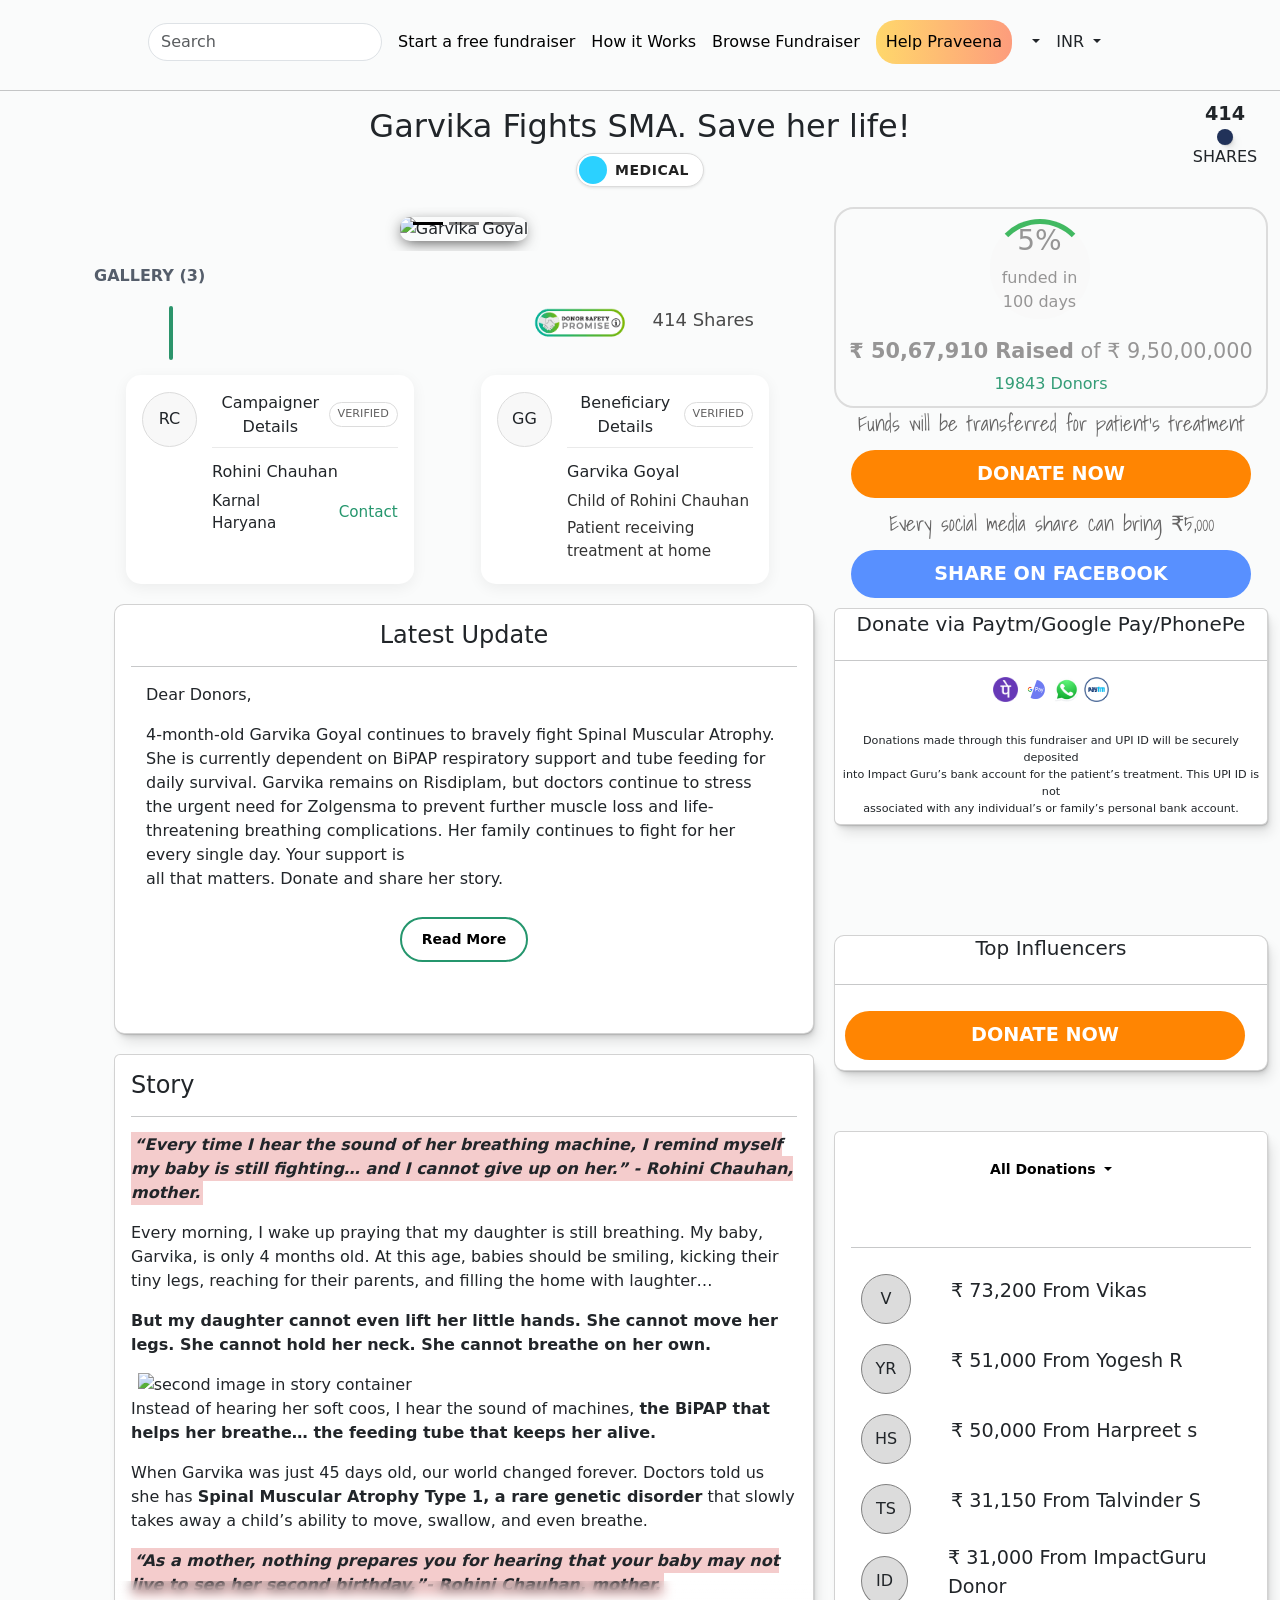
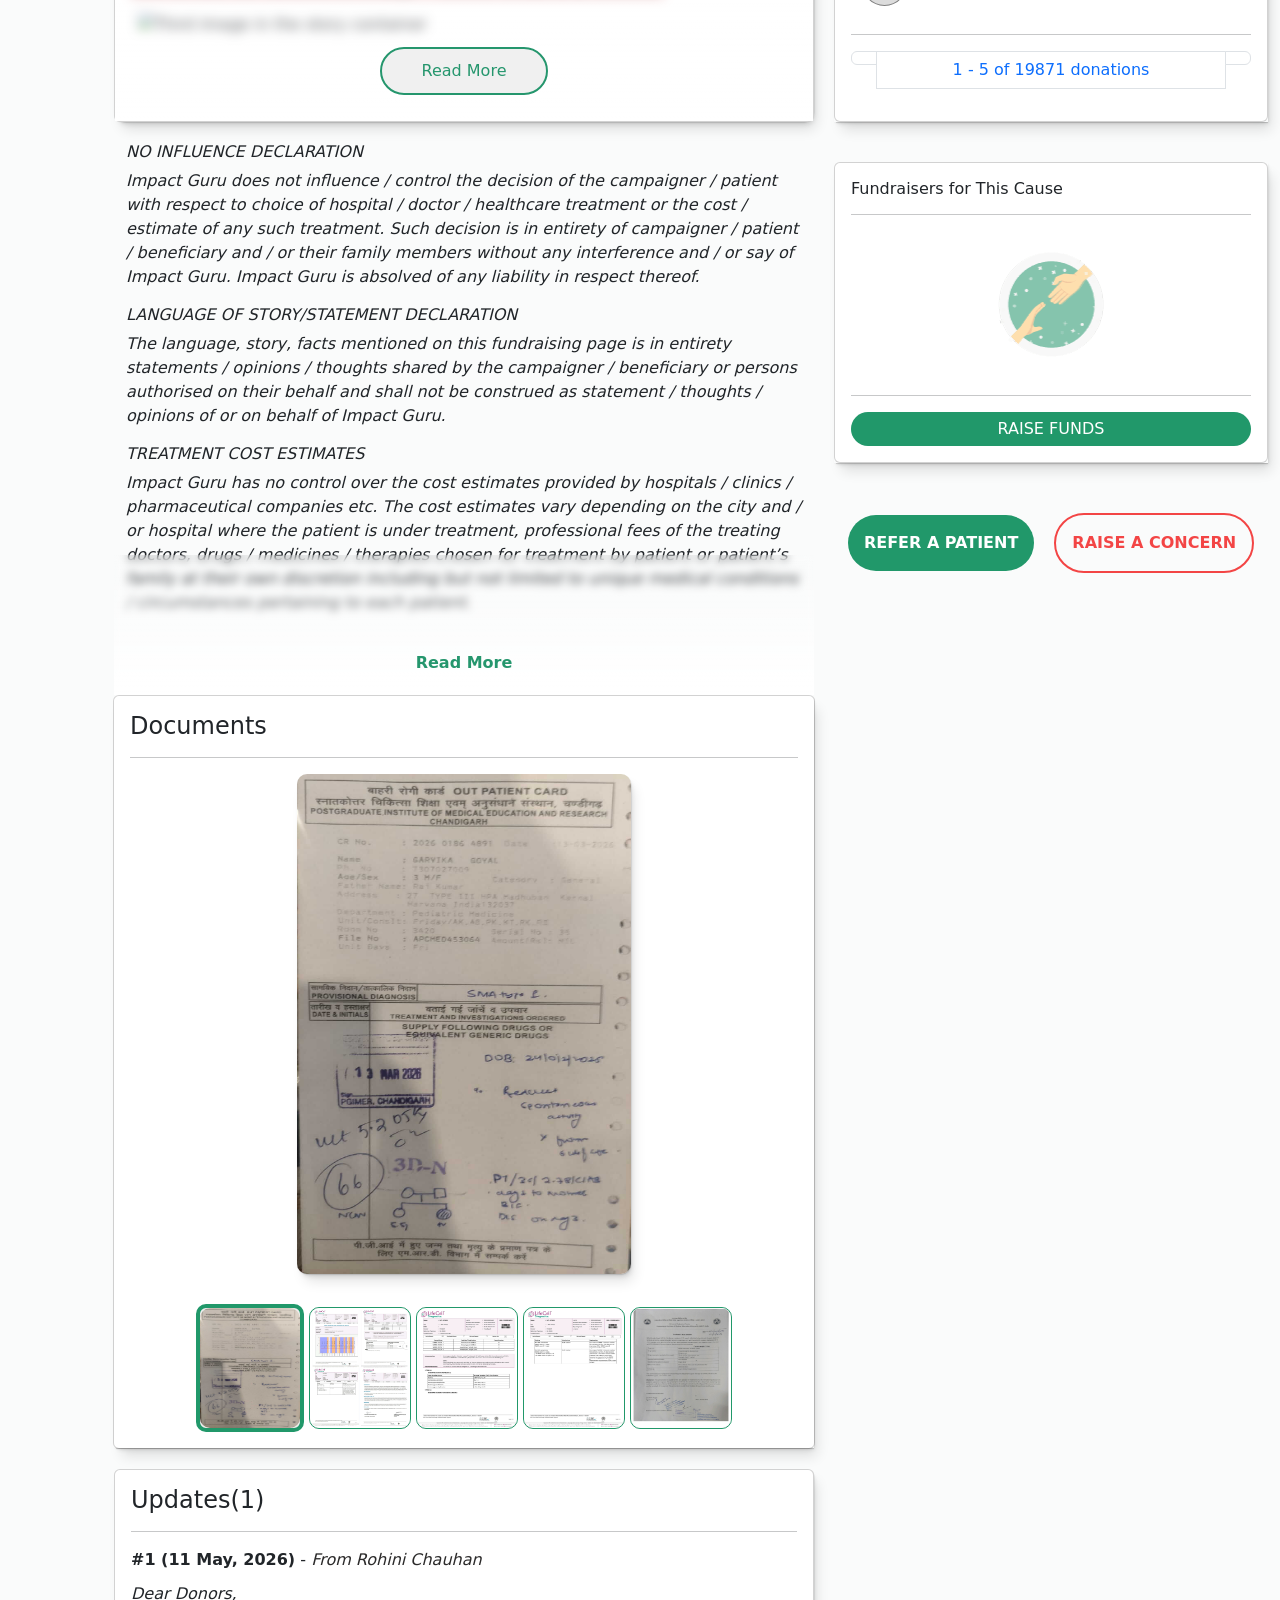
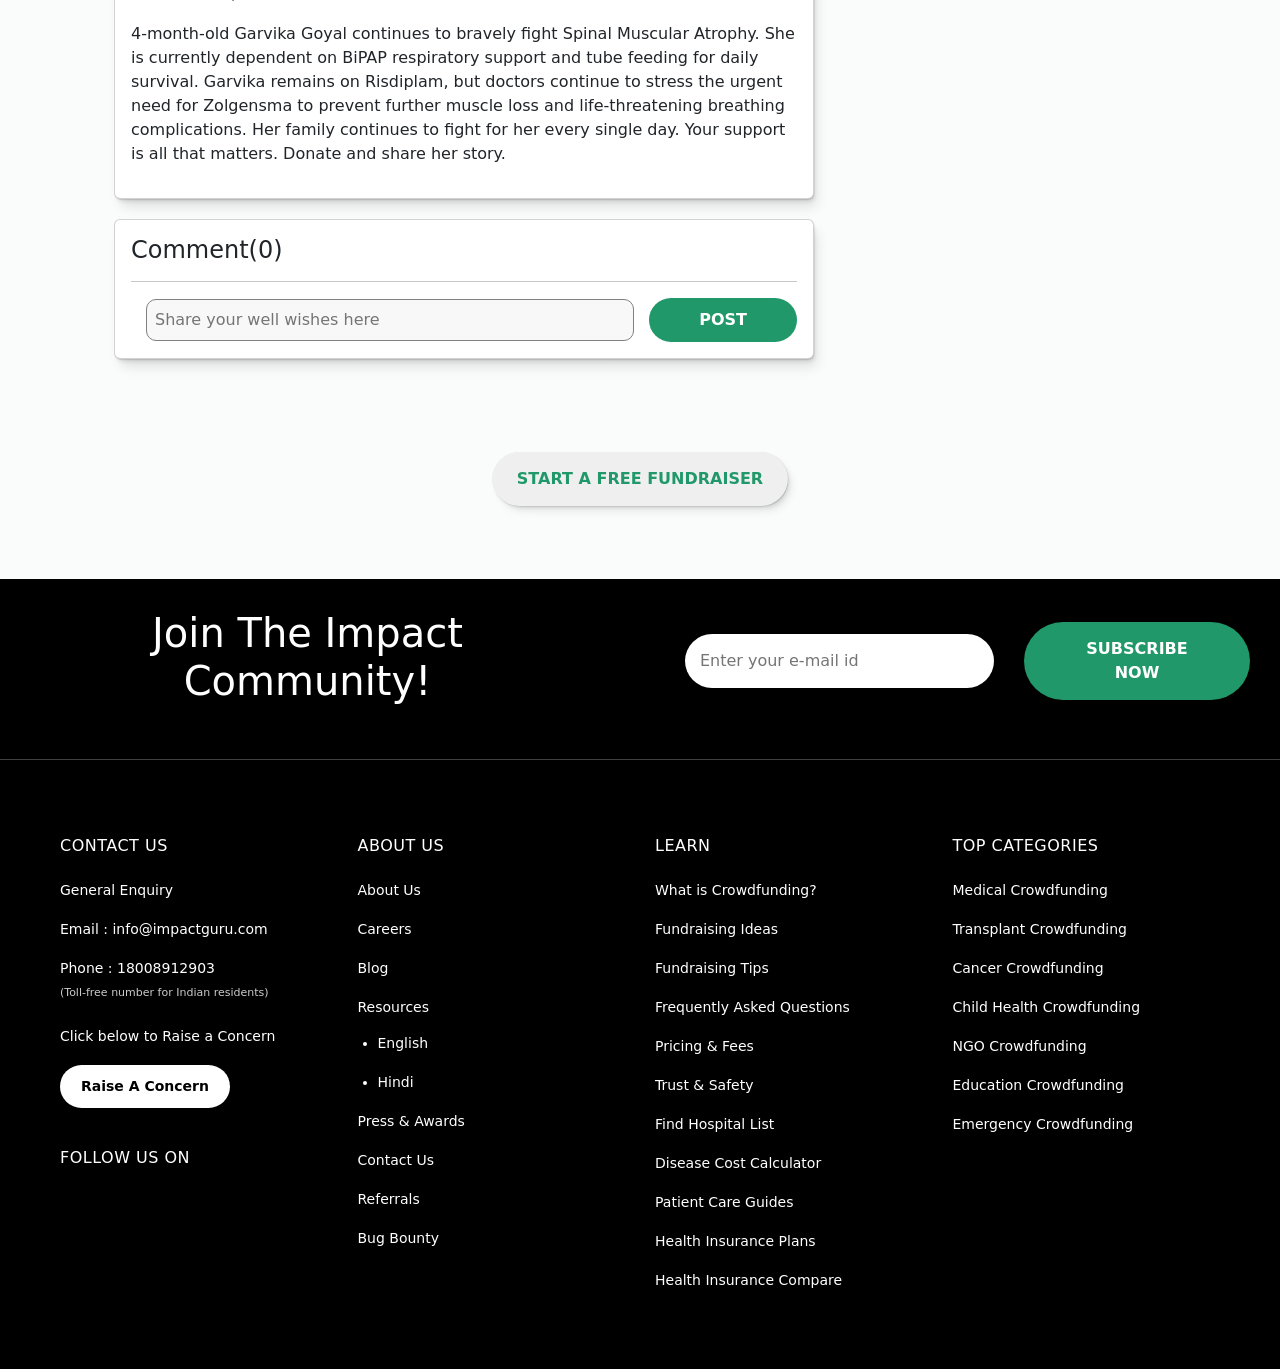
==== pages/index.html @ 597cc0a6 "Completed the payment modal for the give once section" ====
<!DOCTYPE html>
<html lang="en">

<head>
    <meta charset="UTF-8">
    <meta name="viewport" content="width=device-width, initial-scale=1.0">
    <link rel="preconnect" href="https://fonts.googleapis.com">
    <link rel="preconnect" href="https://fonts.gstatic.com" crossorigin>
    <link href="https://fonts.googleapis.com/css2?family=Shadows+Into+Light&display=swap" rel="stylesheet">
    <link href="https://cdn.jsdelivr.net/npm/bootstrap@5.3.8/dist/css/bootstrap.min.css" rel="stylesheet"
        integrity="sha384-sRIl4kxILFvY47J16cr9ZwB07vP4J8+LH7qKQnuqkuIAvNWLzeN8tE5YBujZqJLB" crossorigin="anonymous">
    <link rel="stylesheet" href="../styling/page_styling/style.css">
    <title>ImpactGuru Fundraiser</title>
</head>

<body>
    <nav id="nav"></nav>
    <nav class="mini_nav" id="miniNav">
        <div class="container">
            <div class="section_buttons">
                <button class="nav_story_btn secBtn">Story</button>
                <button class="nav_updates_btn secBtn">Updates(1)</button>
                <button class="nav_comments_btn secBtn">Comments(0)</button>
            </div>
            <div class="share_buttons">
                <button class="shareWhatsapp">Share on <i class="fa-brands fa-whatsapp"></i></button>
                <button class="shareFacebook">Share on <i class="fa-brands fa-facebook"></i></button>
                <button class="share"><i class="fa-solid fa-share-nodes"></i></button>
            </div>
        </div>
    </nav>


    <div class="share_linger_btn_container disappear">
        <span class="share_count">414</span>
        <button class="share_btn"><i class="fa-solid fa-share-nodes"></i></button>
        <span class="share_word">SHARES</span>
        <div class="social-dropdown" id="socialDropdown">
            <button class="share-icon-btn" style="background: #e3000f;"><i class="fa-solid fa-envelope"></i></button>
            <button class="share-icon-btn" style="background: #0077b5;"><i
                    class="fa-brands fa-linkedin-in"></i></button>
            <button class="share-icon-btn" style="background: #55acee;"><i class="fa-brands fa-twitter"></i></button>
            <button class="share-icon-btn" style="background: #5c7ff4;"><i class="fa-brands fa-facebook-f"></i></button>
            <button class="share-icon-btn" style="background: #25d366;"><i class="fa-brands fa-whatsapp"></i></button>
        </div>
    </div>

    <!-- <div class="welcome-card">
        <div class="card">
            <div class="card-body">
                <button class="close-card"><i class="fa-solid fa-xmark"></i></button>
                <img src="https://cdn.impactguru.com/assets/uploads/campaigns_gallery/help-garvika-goyal177850393919303.jpg" alt="">
                <div class="popup_msg_container">
                    <span class="popup_msg">Your donations will make a world of difference to</span>
                    <span class="popup_name">Garvika Goyal</span>
                    <button class="btn popup_donate_btn popup_btn">Donate ₹9999</button>
                    <span class="or-span">OR</span>
                    <button class="btn popup_amount_btn popup_btn">Choose a different amount</button>
                </div>
            </div>
        </div>
    </div> -->



    <div class="hero container text-center">
        <h2>Garvika Fights SMA. Save her life!</h2>
        <div class="badge">
            <div class="icon-wrapper">
                <i class="fa-solid fa-briefcase-medical"></i>
            </div>
            <span class="label">MEDICAL</span>
        </div>


        <div class="container division">

            <!-- left -->
            <div class="left">
                <div id="carousel-content"></div>

                <div class="row side-by-side-cards g-1">
                    <div class="col-sm-6 mb-3 mb-sm-0">
                        <div class="card campaigner-details-card cardi">
                            <div class="card-body">
                                <div class="header">
                                    <div class="defLogo">RC</div>
                                    <div class="header-head">
                                        <div class="d-flex justify-content-between align-items-center w-100">
                                            <span>Campaigner Details</span>
                                            <span class="verified">VERIFIED <i
                                                    class="fa-solid fa-circle-check"></i></span>
                                        </div>
                                        <hr>
                                    </div>
                                </div>
                                <div class="details-main">
                                    <div class="name">Rohini Chauhan</div>
                                    <div class="location-contact">
                                        <span><i class="fa-solid fa-location-dot"></i> Karnal Haryana</span>
                                        <a href="#" class="contact-link"><i class="fa-solid fa-envelope"></i>
                                            Contact</a>
                                    </div>
                                </div>
                            </div>
                        </div>
                    </div>

                    <div class="col-sm-6">
                        <div class="card beneficiary-details-card cardi">
                            <div class="card-body">
                                <div class="header">
                                    <div class="defLogo">GG</div>
                                    <div class="header-head">
                                        <div class="d-flex justify-content-between align-items-center w-100">
                                            <span>Beneficiary Details</span>
                                            <span class="verified">VERIFIED <i
                                                    class="fa-solid fa-circle-check"></i></span>
                                        </div>
                                        <hr>
                                    </div>
                                </div>
                                <div class="details-main">
                                    <div class="name">Garvika Goyal</div>
                                    <div class="sub-detail">Child of Rohini Chauhan</div>
                                    <div class="sub-detail">Patient receiving treatment at home</div>
                                </div>
                            </div>
                        </div>
                    </div>
                </div>

                <div class="update_card_wrapper">
                    <div class="card p-0 update-card">
                        <div class="card-body pr-0">
                            <h4>Latest Update</h4>
                            <hr>
                            <div class="update_content">
                                <p>Dear Donors,</p>
                                <p>4-month-old Garvika Goyal continues to bravely fight Spinal Muscular Atrophy. She is
                                    currently dependent on BiPAP respiratory support and tube feeding for daily
                                    survival. Garvika remains on Risdiplam, but doctors continue to stress the urgent
                                    need for Zolgensma to prevent further muscle loss and life-threatening breathing
                                    complications. Her family continues to fight for her every single day. Your support
                                    is <br> all that matters. Donate and share her story. </p>
                                <div class="btn-wrapper">
                                    <button class="btn update-read-btn read-more-btn">Read More</button>
                                </div>
                            </div>
                        </div>
                    </div>
                </div>



                <div class="story_section_wrap" id="story">
                    <div class="story_section">
                        <div class="card p-0 story_card">
                            <div class="card-body  pr-0">
                                <div class="story_content">
                                    <h4>Story</h4>
                                    <hr>
                                    <p class="story-dialog"><mark><em>“Every time I hear the sound of her breathing
                                                machine, I
                                                remind myself my baby is still fighting… and I cannot give up on her.” -
                                                Rohini
                                                Chauhan, mother.</em></mark></p>
                                    <div class="story_first_img_wrapper imgWrap">
                                        <img src="https://cdn.impactguru.com/assets/froala_images/ig_1778569490.png"
                                            alt="">
                                    </div>
                                    <p>Every morning, I wake up praying that my daughter is still breathing. My baby,
                                        Garvika,
                                        is only 4 months old. At this age, babies should be smiling, kicking their tiny
                                        legs,
                                        reaching for their parents, and filling the home with laughter…</p>
                                    <p><b>But my daughter cannot even lift her little hands. She cannot move her legs.
                                            She
                                            cannot hold her neck. She cannot breathe on her own.</b></p>

                                    <div class="story_second_img_wrapper imgWrap">
                                        <img src="https://cdn.impactguru.com/assets/froala_images/ig_1778569570.png"
                                            alt="second image in story container">
                                    </div>
                                    <p>Instead of hearing her soft coos, I hear the sound of machines, <b>the BiPAP that
                                            helps
                                            her breathe… the feeding tube that keeps her alive.</b></p>
                                    <p>When Garvika was just 45 days old, our world changed forever. Doctors told us she
                                        has
                                        <b>Spinal Muscular Atrophy Type 1, a rare genetic disorder</b> that slowly takes
                                        away a
                                        child’s ability to move, swallow, and even breathe.
                                    </p>
                                    <p><b><mark><i>“As a mother, nothing prepares you for hearing that your baby may not
                                                    live to
                                                    see her second birthday.”- Rohini Chauhan, mother.</i></mark></b>
                                    </p>

                                    <div class="story_third_img_wrapper imgWrap">
                                        <img src="https://cdn.impactguru.com/assets/froala_images/ig_1778569521.png"
                                            alt="Third image in the story container">
                                    </div>
                                    <div class="read_more_wrapper">
                                        <button class="read-more-btn read-more-btn1"
                                            onclick="toggleReadMoreContainer()">Read More</button>
                                    </div>
                                    <div class="overlay1"></div>
                                    <div class="hidden_part">
                                        <br>
                                        <p>Every single day, I watch SMA steal a little more of my daughter’s strength.
                                            Her
                                            sister watches her with tears in her eyes.</p>
                                        <p>Doctors have told us there is hope… One life-saving dose of ₹9.5 crore
                                            Zolgensma
                                            could give my baby a chance to live and a chance to call me “Mama” someday.
                                        </p>
                                        <p>My husband works as a government employee, and despite doing everything we
                                            can, this
                                            treatment is beyond what our family can afford.</p>
                                        <p><mark><b><i>“As a father, nothing hurts more than watching your little girl
                                                        struggle
                                                        for every breath while knowing there is a treatment that could
                                                        save
                                                        her.” - Raj Kumar, father.</i></b></mark></p>

                                        <div class="story_fourth_img_wrapper imgWrap">
                                            <img src="https://cdn.impactguru.com/assets/froala_images/ig_1778569607.png"
                                                alt="Fourth Image in Story Container">
                                        </div>
                                        <p>We ask as a family hoping to save our baby. Please help us give little
                                            Garvika the
                                            timely treatment she deserves.</p>
                                        <p><b>Help Garvika live a healthy childhood!</b></p>

                                        <div class="story_fifth_img_wrapper imgWrap">
                                            <img src="https://cdn.impactguru.com/assets/froala_images/ig_1778569366.png"
                                                alt="Fifth Image in Story Container">
                                        </div>
                                        <br>
                                        <p><b><mark>How can you help her?</mark></b></p>
                                        <p><b><mark>Donate to her treatment.</mark></b></p>
                                        <p>By donating, you help ensure that she receives the treatment that saves her
                                            life.</p>
                                        <br>
                                        <p><b><mark>Share her story with your family and friends.</mark></b></p>
                                        <p>By sharing her story with your loved ones and friends, you will help to
                                            amplify her
                                            voice to those who care and are willing to donate.</p>
                                        <span>*****</span>
                                        <p>महज चार महीने की उम्र में, गारविका स्पाइनल मस्कुलर एट्रोफी नामक एक दुर्लभ
                                            बीमारी से
                                            जूझ रही है, जो दिन-प्रतिदिन उसकी मांसपेशियों को कमजोर करती जा रही है।</p>
                                        <p>वह अपने छोटे-छोटे हाथों, पैरों को उठा नहीं सकती, यहाँ तक कि अपनी गर्दन को भी
                                            नहीं
                                            संभाल सकती, और अब सांस लेने के लिए BiPAP सपोर्ट पर निर्भर है।

                                            ज़ोलजेन्स्मा की एक जीवनरक्षक खुराक गारविका को सांस लेने, चलने-फिरने और जीने
                                            का मौका
                                            दे सकती है।</p>
                                        <p>आपका दान एक बड़ा बदलाव ला सकता है!</p>
                                        <p>आप उसकी मदद कैसे कर सकते हैं?</p>
                                        <p>उसके इलाज के लिए दान करें।</p>
                                        <p>दान करके, आप यह सुनिश्चित करने में मदद करते हैं कि उसे वह इलाज मिले जो उसकी
                                            जान
                                            बचाएगा।</p>
                                        <p>उसकी कहानी अपने परिवार और दोस्तों के साथ साझा करें।</p>
                                        <p>अपने प्रियजनों और दोस्तों के साथ उसकी कहानी साझा करके, आप उसकी आवाज़ को उन
                                            लोगों तक
                                            पहुँचाने में मदद करेंगे जो उसकी परवाह करते हैं और दान करने को तैयार हैं।</p>

                                        <p>The goal amount of the campaign may be higher than the attached estimates to
                                            address
                                            and aid the post-hospitalization expenses/contingencies including but not
                                            limited to
                                            prolonged medication, diagnostics, rehabilitation therapies, and follow-up
                                            doctor
                                            visits/consultations which vary from disease to disease.</p>
                                    </div>
                                </div>
                            </div>
                        </div>
                    </div>
                </div>

                <div class="declaration">
                    <div class="container declaration_content">
                        <i>
                            <h6>NO INFLUENCE DECLARATION</h6>
                            <p>Impact Guru does not influence / control the decision of the campaigner / patient with
                                respect to choice of hospital / doctor / healthcare treatment or the cost / estimate of
                                any such treatment. Such decision is in entirety of campaigner / patient / beneficiary
                                and / or their family members without any interference and / or say of Impact Guru.
                                Impact Guru is absolved of any liability in respect thereof.</p>
                            <h6>LANGUAGE OF STORY/STATEMENT DECLARATION</h6>
                            <p>The language, story, facts mentioned on this fundraising page is in entirety statements /
                                opinions / thoughts shared by the campaigner / beneficiary or persons authorised on
                                their behalf and shall not be construed as statement / thoughts / opinions of or on
                                behalf of Impact Guru.</p>
                            <h6>TREATMENT COST ESTIMATES</h6>
                            <p>Impact Guru has no control over the cost estimates provided by hospitals / clinics /
                                pharmaceutical companies etc. The cost estimates vary depending on the city and / or
                                hospital where the patient is under treatment, professional fees of the treating
                                doctors, drugs / medicines / therapies chosen for treatment by patient or patient’s
                                family at their own discretion including but not limited to unique medical conditions /
                                circumstances pertaining to each patient.</p>

                            <div class="read_more_wrapper">
                                <button class="read-more-btn dec_read read-more-btn2" onclick="toggleReadMore()">Read
                                    More</button>
                            </div>
                            <div class="overlay2"></div>
                            <div class="hidden_part_nc">
                                <h6>UTILIZATION OF FUNDS</h6>
                                <p>In the rare scenario of surplus funds remaining within the fundraising campaign due
                                    to any of the following circumstances: i) Completion of the Patient's treatment; ii)
                                    Receipt of requisite funding for the Patient from alternative sources; iii)
                                    Eligibility of the Patient for free treatment under any scheme or the receipt of
                                    free treatment by other means; iv) Demise of the Patient; v) Fulfilment of the
                                    fundraising campaign's objectives; vi) Termination of the fundraising campaign for
                                    any reason; vii) Reduction in the cost of the treatment,</p>
                                <p>Impact Guru shall have the discretion to use such surplus funds to allocate to i)
                                    other patients on Impact Guru for their life-saving treatment and/or donors to
                                    provide health benefits with object to maximize social impact; and/or ii) donors of
                                    the fundraising campaign at the sole discretion of Impact Guru may be offered the
                                    option to claim a pro-rata refund of surplus funds.</p>

                                <h6>PATIENT DEATH UPDATE</h6>
                                <p>Upon the death of the patient, the Campaigner / close relative / POC on behalf of the
                                    patient shall be duty bound to inform Impact Guru immediately within two (2) hours
                                    of such occurrence and turn off the donations tab (through the internal access
                                    granted) on the campaign on Impact Guru Platform in order to stop fundraising on the
                                    campaign. In the event Campaigner or authorised/designated POC on behalf of the
                                    patient fails to do so and campaign continues raising funds due to such
                                    non-information/non action, the Campaigner or authorised/designated POC on behalf of
                                    the patient shall be personally liable any consequences thereof; further, Impact
                                    Guru shall be disclaimed of all the liabilities occurring with respect to such post
                                    death fundraising and the such liability in entirety shall accrue on Campaigner or
                                    authorised/designated POC on behalf of the patient. In the event of death of the
                                    patient, Impact Guru’s Patient Death Policy at Terms Of Use shall apply.</p>
                            </div>
                        </i>

                        <div class="read_more_wrapper">
                            <button class="read-more-btn dec_read read-less-btn2" onclick="toggleReadMore()">Read
                                Less</button>
                        </div>
                    </div>
                </div>


                <div class="documents">
                    <div class="card">
                        <div class="card-body docs_card">
                            <div class="heading_wrapper">
                                <h4>Documents</h4>
                                <hr>
                            </div>

                            <div class="docs_imgs_wrapper">
                                <div class="docs_imgs_container">
                                    <img src="../assets/estimate_letter" alt="" class="docs_img doc_img1 active">
                                    <img src="../assets/medical_report" alt="" class="docs_img doc_img2 not_active">
                                    <img src="../assets/medical_report_2" alt="" class="docs_img doc_img3 not_active">
                                    <img src="../assets/medical_report_3" alt="" class="docs_img doc_img4 not_active">
                                    <img src="../assets/estimate_letter_2   " alt=""
                                        class="docs_img doc_img5 not_active">
                                </div>
                            </div>

                            <div class="img_selection_wrapper">
                                <div class="doc_img_buttons">
                                    <button class="doc_img_selectors doc_btn1 active_btn" data-img="1">
                                        <img src="../assets/estimate_letter" alt="" class="docs_img_btn1 doc_img ">
                                    </button>
                                    <button class="doc_img_selectors doc_btn2 inactive_btn" data-img="2">
                                        <img src="../assets/medical_report" alt="" class="docs_img_btn2 doc_img ">
                                    </button>
                                    <button class="doc_img_selectors doc_btn3 inactive_btn" data-img="3">
                                        <img src="../assets/medical_report_2" alt="" class="docs_img_btn3 doc_img ">
                                    </button>
                                    <button class="doc_img_selectors doc_btn4 inactive_btn" data-img="4">
                                        <img src="../assets/medical_report_3" alt="" class="docs_img_btn4 doc_img ">
                                    </button>
                                    <button class="doc_img_selectors doc_btn5 inactive_btn" data-img="5">
                                        <img src="../assets/estimate_letter_2   " alt="" class="docs_img_btn5 doc_img ">
                                    </button>
                                </div>
                            </div>
                        </div>
                    </div>
                </div>


                <div class="updates" id="update-container">
                    <div class="card update-content-card">
                        <div class="card-body">
                            <h4>Updates(1)</h4>
                            <hr>
                            <div class="updates_content_wrapper">
                                <span><b>#1 (11 May, 2026)</b> - <span class="from_msg"><i>From Rohini
                                            Chauhan</i></span></span>
                                <div class="update-msg">
                                    <p><i>Dear Donors,</i></p>
                                    <p>4-month-old Garvika Goyal continues to bravely fight Spinal Muscular Atrophy. She
                                        is currently dependent on BiPAP respiratory support and tube feeding for daily
                                        survival. Garvika remains on Risdiplam, but doctors continue to stress the
                                        urgent need for Zolgensma to prevent further muscle loss and life-threatening
                                        breathing complications. Her family continues to fight for her every single day.
                                        Your support is all that matters. Donate and share her story.</p>
                                </div>
                            </div>
                        </div>
                    </div>
                </div>


                <div class="comments" id="comments">
                    <div class="card comments-card">
                        <div class="card-body ">
                            <h4>Comment(0)</h4>
                            <hr>
                            <div class="comment-input-wrapper">
                                <div class="comment_profile_logo">
                                    <span class="comment_logo"><i class="fa-solid fa-circle-user"></i></span>
                                </div>
                                <input type="text" name="comments" class="comment-input" id="comment"
                                    placeholder="Share your well wishes here">
                                <button type="submit" class="post-comment-btn">POST</button>
                            </div>
                        </div>
                    </div>
                </div>
            </div>

            <!-- right -->
            <div class="right">
                <button class="b2t"><i class="fa-solid fa-angle-up"></i></button>
                <div class="container money-details">
                    <div class="recent-donation-details">
                        <h3>5%</h3>
                        <span>funded in 100 days</span>
                    </div>
                    <div class="total-raised-details">
                        <h3><span>₹ 50,67,910 Raised</span> of ₹ 9,50,00,000</h3>
                        <span class="total-donors">19843 Donors</span>
                    </div>
                </div>

                <div class="hero-dialog">
                    <span class="handwritten_span">Funds will be transferred for patient's treatment <i
                            class="info-btn fa-solid fa-circle-info"></i></span>
                    <button class="donate_now dialog_btn" data-bs-toggle="modal" data-bs-target="#donateModal"
                        type="button">DONATE NOW</button>
                    <span class="handwritten_span">Every social media share can bring ₹5,000</span>
                    <button class="share_fb dialog_btn">SHARE ON FACEBOOK</button>
                </div>

                <!-- Modals -->
                <div class="modal fade p-0" id="donateModal" tabindex="-1" aria-labelledby="donateModalLabel"
                    aria-hidden="true">

                    <div class="modal-dialog">
                        <div class="modal-content">

                            <div class="modal-header donateModalHeader">
                                <h5 class="modal-title" id="donateModalLabel">Transaction Details</h5>

                                <button type="button" class="btn-close" data-bs-toggle="modal"
                                    data-bs-target="#confirmCloseModal" aria-label="Close">
                                </button>
                            </div>

                            <div class="modal-body-fluid">
                                <ul class="nav nav-pills custom-tabs d-flex w-100" id="donationTabs" role="tablist">

                                    <li class="nav-item flex-fill" role="presentation">
                                        <button class="nav-link active w-100" id="give-once-tab" data-bs-toggle="tab"
                                            data-bs-target="#give-once" type="button" role="tab">
                                            Give Once
                                        </button>
                                    </li>

                                    <li class="nav-item flex-fill position-relative" role="presentation">
                                        <button class="nav-link w-100" id="give-monthly-tab" data-bs-toggle="tab"
                                            data-bs-target="#give-monthly" type="button" role="tab">
                                            Give Monthly
                                        </button>
                                    </li>
                                </ul>

                                <div class="tab-content border-top-0 fluid" id="donationTabsContent">
                                    <div class="tab-pane fade show active p-4" id="give-once" role="tabpanel">
                                        <div class="d-flex justify-content-center gap-2">
                                            <button class="btn rounded-pill px-4 py-2 amt1 amt">₹ 1800</button>
                                            <button class="btn rounded-pill px-4 py-2 amt2 amt">₹ 4000</button>
                                            <button class="btn rounded-pill px-4 py-2 amt3 amt">₹ 7500</button>
                                            <button class="btn rounded-pill px-4 py-2 amt4 amt amt_active">₹
                                                9999</button>
                                        </div>
                                        <div class="amount_wrapper d-flex justify-content-center gap-2 m-0 p-0">
                                            <div class="dropdown">
                                                <button class="btn btn-light dropdown-toggle currency-dropdown"
                                                    type="button" data-bs-toggle="dropdown" aria-expanded="false">
                                                    <i class="fa-solid fa-indian-rupee-sign"></i> INR
                                                </button>
                                                <ul class="dropdown-menu">
                                                    <li><a class="dropdown-item currency-dropdown" href="#"><i
                                                                class="fa-solid fa-indian-rupee-sign"></i> INR</a></li>
                                                    <li><a class="dropdown-item currency-dropdown" href="#"><i
                                                                class="fa-solid fa-dollar-sign"></i> USD</a></li>
                                                    <li><a class="dropdown-item currency-dropdown" href="#"><i
                                                                class="fa-solid fa-sterling-sign"></i> GBP</a></li>
                                                    <li><a class="dropdown-item currency-dropdown" href="#"><i
                                                                class="fa-solid fa-euro-sign"></i> EUROS</a></li>
                                                </ul>
                                            </div>
                                            <div class="amount_input_wrapper">
                                                <input type="tel"
                                                    class="form-control rounded-pill amount-input-field currency-dropdown"
                                                    aria-label="Donation Amount" value=9999 maxlength="10">
                                            </div>
                                        </div>

                                        <div class="request_message_wrapper d-none fade show">
                                            <div class="msg_content_wrapper" id="initialMessage">
                                                <span class="msg-content-container">
                                                    <div class="msg-para-wrapper">
                                                        <p>2000+ donors chose the slightly higher ₹ 7900 as their
                                                            donation today. Would you like to increase your donation?
                                                        </p>
                                                    </div>
                                                    <button type="button" class="btn-close close-button"
                                                        aria-label="Close"></button>
                                                </span>
                                                <button class="btn amt5">Yes, Donate</button>
                                            </div>

                                            <div class="msg_accept_content_wrapper d-none" id="thankYouMessage">
                                                <img src="https://cdn.impactguru.com/themes/front/page/images/nudge-thankyou.svg"
                                                    class="accept_msg_img" alt="Happy Face">
                                                <div class="accept_msg">
                                                    <p><b>Thank You!</b></p>
                                                    <p>We truly appreciate this gesture of yours.</p>
                                                </div>
                                            </div>
                                        </div>
                                        <hr class="space-line border">

                                        <div class="p-3 tip-container">
                                            <div class="d-flex justify-content-between align-items-center mb-1 tip-trigger"
                                                data-bs-toggle="collapse" data-bs-target="#tipCollapse"
                                                aria-expanded="false" aria-controls="tipCollapse">
                                                <h6 class="mb-0 fw-bold">Share Some Love?</h6>
                                                <i class="fa-solid fa-chevron-down text-muted"></i>
                                            </div>
                                            <p class="text-muted mb-0">Add 16% to help us fund urgent campaigns</p>

                                            <div class="collapse" id="tipCollapse">
                                                <p class="mb-3">Your tip allows us to continue helping more people &
                                                    communities at a reduced fee!</p>

                                                <ul class="list-unstyled d-flex gap-2 w-100 mb-0">
                                                    <li class="flex-fill">
                                                        <button
                                                            class="btn w-100 rounded-pill text-success btn-tip num-amt-btn btn11p">11%</button>
                                                    </li>
                                                    <li class="flex-fill">
                                                        <button
                                                            class="btn w-100 rounded-pill text-success fw-bold btn-tip num-amt-btn btn16p">16%</button>
                                                    </li>
                                                    <li class="flex-fill">
                                                        <button
                                                            class="btn w-100 rounded-pill text-success btn-tip active-p-btns num-amt-btn btn21p">21%</button>
                                                    </li>

                                                    <li class="flex-fill other_amt_wrapper">
                                                        <button
                                                            class="btn w-100 rounded-pill text-success btn-tip other_amt_btn">Other
                                                            Amount</button>
                                                    </li>

                                                    <li class="flex-fill other_amt_input hidden-element">
                                                        <span class="oai_icon">₹</span>
                                                        <input type="tel"
                                                            class="form-control rounded-pill text-center oai"
                                                            maxlength="10">
                                                    </li>
                                                </ul>

                                            </div>
                                            <div class="total_amt">
                                                <h5 class="total_amt_head">Total:</h5>
                                                <span class="total-breakdown">(₹ 9999 donation amount + ₹ 2100 Tip
                                                    Amount)</span>
                                            </div>

                                            <hr class="space-line border">
                                            <form action="" class="donation_details_form">
                                                <div class="donation-details-input-field">
                                                    <input class="donation_details_input_fields name_field" type="text"
                                                        id="name" required />
                                                    <label class="donation_details_label" for="name">Full Name*</label>
                                                    <sub class="full_name_warning_sub warning-sub d-none">Please enter
                                                        your full name</sub>
                                                </div>
                                                <div class="anonymous-container">
                                                    <input type="checkbox" id="anonymous_checkbox">
                                                    <label for="anonymous_checkbox">Contribute Anonymously</label>
                                                    <sub class="anonymous_sub d-none">Your name will remain anonymous on
                                                        the fundraiser page</sub>
                                                </div>

                                                <div class="donation-details-input-field">
                                                    <input class="donation_details_input_fields email_field"
                                                        type="email" placeholder=" " id="email" required />
                                                    <label class="donation_details_label" for="email">Email*</label>
                                                    <sub class="email_warning_sub warning-sub d-none">Please enter a
                                                        valid email address</sub>
                                                </div>

                                                <div class="phone_input_field_container">
                                                    <div class="country-code-container">
                                                        <select class="country-code-select">
                                                            <option>(+91) India</option>
                                                            <option>(+1) United States</option>
                                                            <option>(+44) United Kingdom</option>
                                                        </select>
                                                        <span class="dropdown-arrow"><i
                                                                class="fa-solid fa-angle-down"></i></span>
                                                    </div>
                                                    <div class="donation-details-input-field">
                                                        <input class="donation_details_input_fields phno_field"
                                                            type="tel" pattern="[0-9]{3}-[0-9]{3}-[0-9]{4}"
                                                            placeholder=" " id="phno" required maxlength="11" />
                                                        <label class="donation_details_label" for="phno">Phone
                                                            Number*</label>
                                                        <sub class="phno_warning_sub warning-sub d-none">Please enter a
                                                            valid phone number</sub>
                                                    </div>
                                                </div>
                                                <div class="state_input_container">
                                                    <label for="state" class="state_label">Billing State</label>
                                                    <input type="text" value="Maharashtra" class="state_input">
                                                </div>
                                                <div class="citizen_input_container">
                                                    <label for="citizen" class="citizen_label title_label">Are you an
                                                        Indian Citizen?*</label>
                                                    <input type="radio" name="supportCitizen" id="isCitizen"
                                                        class="citizen_radio" value="Yes" checked>
                                                    <label for="isCitizen" class="citizen_label">Yes</label>
                                                    <input type="radio" name="supportCitizen" id="isNotCitizen"
                                                        class="citizen_radio" value="No">
                                                    <label for="isNotCitizen" class="citizen_label">No</label>
                                                </div>
                                                <div class="notify_updates_container">
                                                    <input type="checkbox" name="notify_updates"
                                                        class="notifyUpdatesCheckbox" id="notify_updates">
                                                    <label for="notify_updates" class="notify_updates_label">I want to
                                                        receive transaction updates / alerts from Impact Guru</label>
                                                </div>

                                                <div class="policy_sub_container">
                                                    <sub class="policy_sub">By proceeding, you are agreeing to Impact
                                                        Guru’s <a href="" class="policy_anchor">Terms of Use, Privacy
                                                            Policy,</a> and <a href="" class="policy_anchor">Cookie
                                                            Policy</a></sub>
                                                </div>
                                            </form>
                                        </div>
                                    </div>

                                    <!-- second tab of the modal -->
                                    <div class="tab-pane fade p-4 text-center" id="give-monthly" role="tabpanel">
                                        <div class="second_tab">
                                            <h5 class="fw-bold text-secondary">Your first donation will support Garvika
                                                Goyal</h5>
                                            <p class="text-muted mb-1 subtitle-header">Subsequent donations support
                                                other patients who need immediate help.</p>
                                            <p class="text-muted small note-header">Note: Receive monthly fund
                                                utilization reports!</p>
                                            <div class="first_section_in_second_tab">
                                                <h5 class="first_section_header section_headers">1. CHOOSE MONTHLY
                                                    AMOUNT</h5>
                                                <hr>
                                                <div class="d-flex justify-content-center gap-2">
                                                    <button class="btn rounded-pill px-4 py-2 amt6 amt mon-amt">₹
                                                        500</button>
                                                    <button class="btn rounded-pill px-4 py-2 amt7 amt mon-amt">₹
                                                        750</button>
                                                    <button class="btn rounded-pill px-4 py-2 amt8 amt mon-amt">₹
                                                        1000</button>
                                                    <button class="btn rounded-pill px-4 py-2 amt9 amt mon-amt">₹
                                                        1500</button>
                                                </div>
                                                <div
                                                    class="amount_wrapper month_amt_wrap d-flex justify-content-center gap-2 m-0 p-0">
                                                    <div class="dropdown">
                                                        <button
                                                            class="btn btn-light dropdown-toggle month-curr-dd currency-dropdown"
                                                            type="button" data-bs-toggle="dropdown"
                                                            aria-expanded="false">
                                                            <i class="fa-solid fa-indian-rupee-sign"></i> INR
                                                        </button>
                                                        <ul class="dropdown-menu">
                                                            <li><a class="dropdown-item currency-dropdown" href="#"><i
                                                                        class="fa-solid fa-indian-rupee-sign"></i>
                                                                    INR</a></li>
                                                            <li><a class="dropdown-item currency-dropdown" href="#"><i
                                                                        class="fa-solid fa-dollar-sign"></i> USD</a>
                                                            </li>
                                                            <li><a class="dropdown-item currency-dropdown" href="#"><i
                                                                        class="fa-solid fa-sterling-sign"></i> GBP</a>
                                                            </li>
                                                            <li><a class="dropdown-item currency-dropdown" href="#"><i
                                                                        class="fa-solid fa-euro-sign"></i> EUROS</a>
                                                            </li>
                                                        </ul>
                                                    </div>
                                                    <div class="month_amount_input_wrapper">
                                                        <input type="tel"
                                                            class="form-control rounded-pill monthly-amount-input-field currency-dropdown"
                                                            aria-label="Donation Amount" value=1500 maxlength="10">
                                                    </div>
                                                </div>
                                            </div>
                                            <div class="second_section_in_second_tab">
                                                <h5 class="second_section_header section_headers">2. CHOOSE MONTHLY PLAN
                                                </h5>
                                                <hr>
                                                <div class="donation-container">
                                                    <div class="donation-row">
                                                        <label for="donationType">Subsequent Donation to:</label>

                                                        <select id="donationType" class="donation-select">
                                                            <option>Critical Illness Fundraisers</option>
                                                        </select>
                                                    </div>

                                                    <div class="donation-info">
                                                        <span class="info-icon"><i
                                                                class="fa-solid fa-circle-info"></i></span>
                                                        <div class="info-text">
                                                            <p>Subsequent donations support patients fighting similar
                                                                critical illnesses.</p>
                                                            <p>Amount is auto-debited on the 2nd of every month.</p>
                                                        </div>
                                                    </div>
                                                </div>
                                            </div>

                                            <div class="third_section_in_second_tab">
                                                <h5 class="third_section_header section_headers">3. YOUR DETAILS</h5>
                                                <hr>

                                                <!-- second modal same form -->
                                                <form action="" class="support_details_form">
                                                    <div class="support-input-field">
                                                        <input class="support_input_fields support_name_field"
                                                            type="text" id="support_name" required />
                                                        <label class="support_label" for="support_name">Full
                                                            Name*</label>
                                                        <sub class="support_name_warning warning-sub d-none">Please
                                                            enter
                                                            your full name</sub>
                                                    </div>
                                                    <div class="anonymous-container">
                                                        <input type="checkbox" id="support_anonymous_checkbox">
                                                        <label for="support_anonymous_checkbox">Contribute
                                                            Anonymously</label>
                                                        <sub class="support_anonymous_sub d-none">Your name will remain
                                                            anonymous on
                                                            the fundraiser page</sub>
                                                    </div>

                                                    <div class="donation-details-input-field">
                                                        <input class="donation_details_input_fields support_email_field"
                                                            type="email" placeholder=" " id="support_email" required />
                                                        <label class="support_label" for="support_email">Email*</label>
                                                        <sub class="support_email_warning warning-sub d-none">Please
                                                            enter a valid email address</sub>
                                                    </div>

                                                    <div class="support-phone-container">
                                                        <div class="support-country-container">
                                                            <select class="support-country-select">
                                                                <option class="support-country-options">(+91) India
                                                                </option>
                                                                <option class="support-country-options">(+1) United
                                                                    States</option>
                                                                <option class="support-country-options">(+44) United
                                                                    Kingdom</option>
                                                            </select>
                                                            <span class="support-dropdown-arrow"><i
                                                                    class="fa-solid fa-angle-down"></i></span>
                                                        </div>
                                                        <div class="donation-details-input-field">
                                                            <input
                                                                class="donation_details_input_fields support_phone_field"
                                                                type="tel" pattern="[0-9]{3}-[0-9]{3}-[0-9]{4}"
                                                                placeholder=" " id="support_phone" required
                                                                maxlength="11" />
                                                            <label class="support_label" for="support_phone">Phone
                                                                Number*</label>
                                                            <sub class="support_phone_warning warning-sub d-none">Please
                                                                enter a
                                                                valid phone number</sub>
                                                        </div>
                                                    </div>
                                                    <div class="support-state-container">
                                                        <label for="state" class="support-state-label">Billing
                                                            State</label>
                                                        <input type="text" value="Maharashtra"
                                                            class="support-state-input">
                                                    </div>
                                                    <div class="support-citizen-container">
                                                        <label for="citizen"
                                                            class="support-citizen-label support-title-label">Are you an
                                                            Indian Citizen?*</label>
                                                        <input type="radio" name="citizen" id="support_isCitizen"
                                                            class="support-citizen-radio" value="Yes" checked>
                                                        <label for="support_isCitizen"
                                                            class="support-citizen-label">Yes</label>
                                                        <input type="radio" name="citizen" id="support_isNotCitizen"
                                                            class="support-citizen-radio" value="No">
                                                        <label for="support_isNotCitizen"
                                                            class="support-citizen-label">No</label>
                                                    </div>
                                                    <div class="support-notify-container">
                                                        <input type="checkbox" name="notify_updates"
                                                            class="support-notify-checkbox" id="support_notify_updates">
                                                        <label for="support_notify_updates"
                                                            class="support-notify-label">I want to
                                                            receive transaction updates / alerts from Impact
                                                            Guru</label>
                                                    </div>

                                                    <div class="policy_sub_container">
                                                        <sub class="policy_sub">By proceeding, you are agreeing to
                                                            Impact
                                                            Guru’s <a href="" class="policy_anchor">Terms of Use,
                                                                Privacy
                                                                Policy,</a> and <a href="" class="policy_anchor">Cookie
                                                                Policy</a></sub>
                                                    </div>
                                                </form>
                                            </div>
                                        </div>
                                    </div>
                                </div>

                            </div>

                            <div class="modal-footer modfoot">
                                <button type="button" class="btn rounded-pill border donate-modal-btn">
                                    Donate Now
                                </button>
                            </div>

                        </div>
                    </div>



                </div>

                <!-- Right div continues -->
                <div class="payment_options">
                    <div class="card payment-card">
                        <h5>Donate via Paytm/Google Pay/PhonePe</h5>
                        <hr>
                        <div class="imageList">
                            <img class="payment-logos" src="../assets/phonepe.png" alt="phonepe img">
                            <img class="payment-logos" src="../assets/gpay.png" alt="gpay img">
                            <img class="payment-logos" src="../assets/whatsapp.png" alt="whatsapp img">
                            <img class="payment-logos" src="../assets/paytm.png" alt="paytm img">
                        </div>
                        <div class="qr_img">
                            <img src="https://www.impactguru.com/fundraiser/getUPIQR/c2c76765-4441-4ce8-b2bb-19e5f98ba520/120"
                                alt="">
                        </div>
                        <span class="payment-note">Donations made through this fundraiser and UPI ID will be securely
                            deposited <br> into Impact Guru’s bank account for the patient’s treatment. This UPI ID is
                            not <br> associated with any individual’s or family’s personal bank account.</span>
                    </div>
                </div>


                <div class="top_influencers">
                    <div class="card top_card">
                        <h5>Top Influencers</h5>
                        <hr>
                        <div class="first_donor_img_wrapper">
                            <img class="first_donor_img"
                                src="https://cdn.impactguru.com/themes/front/page/images/campaign/be-the-first-donor-3.png"
                                alt="">
                        </div>
                        <button class="donate_now dialog_btn">DONATE NOW</button>
                    </div>
                </div>

                <div class="all_donations">
                    <div class="card p-0 all_donations_card">
                        <div class="card-body pr-0">
                            <div class="donation_card_header">
                                <div class="dropdown">

                                    <button class="btn dropdown-toggle" type="button" data-bs-toggle="dropdown"
                                        aria-expanded="false">
                                        All Donations
                                    </button>
                                    <ul class="dropdown-menu">
                                        <li><a class="dropdown-item" href="#">Recent</a></li>
                                        <li><a class="dropdown-item" href="#">Highest Donation</a></li>
                                    </ul>
                                </div>
                                <hr>
                                <div class="donators">
                                    <span class="donator-list-wrap">
                                        <span class="donator-logo">V</span>
                                        <p>₹ 73,200 From Vikas</p>
                                    </span>
                                </div>
                                <div class="donators">
                                    <span class="donator-list-wrap">
                                        <span class="donator-logo">YR</span>
                                        <p>₹ 51,000 From Yogesh R</p>
                                    </span>
                                </div>
                                <div class="donators">
                                    <span class="donator-list-wrap">
                                        <span class="donator-logo">HS</span>
                                        <p>₹ 50,000 From Harpreet s</p>
                                    </span>
                                </div>
                                <div class="donators">
                                    <span class="donator-list-wrap">
                                        <span class="donator-logo">TS</span>
                                        <p>₹ 31,150 From Talvinder S</p>
                                    </span>
                                </div>
                                <div class="donators">
                                    <span class="donator-list-wrap">
                                        <span class="donator-logo">ID</span>
                                        <p>₹ 31,000 From ImpactGuru Donor</p>
                                    </span>
                                </div>
                                <hr>
                                <div class="donation_paginator">
                                    <ul class="pagination">
                                        <li class="page-item"><a class="page-link" href="#"><i
                                                    class="fa-solid fa-caret-left"></i></a></li>
                                        <li class="page-item"><a class="page-link" href="#">1 - 5 of 19871 donations</a>
                                        </li>
                                        <li class="page-item"><a class="page-link" href="#"><i
                                                    class="fa-solid fa-caret-right"></i></a></li>
                                    </ul>
                                </div>
                            </div>
                        </div>
                    </div>
                </div>

                <div class="fundraise_for_cause">
                    <div class="card fundraise_cause_card">
                        <div class="card-body">
                            <h6>Fundraisers for This Cause</h6>
                            <hr>
                            <div class="fundraiser_cause_img_wrapper">
                                <img src="../assets/fundraiser_cause.png" alt="fundraiser for cause image">
                            </div>
                            <hr>
                            <button class="raise_funds ">
                                RAISE FUNDS
                            </button>
                        </div>
                    </div>
                </div>

                <div class="side-by-side-btns">
                    <button class="side_btn patient-btn">REFER A PATIENT</button>
                    <button class="side_btn concern-btn">RAISE A CONCERN</button>
                </div>
            </div>
        </div>
    </div>
    <div class="footer container-fluid text-center">
        <div class="parallax">
            <button class="para-btn">START A FREE FUNDRAISER</button>
        </div>
        <div class="actual-foot">
            <div class="footer-head">
                <h1>Join The Impact Community!</h1>
                <div class="footer-header-input">
                    <input class="email-footer-input" type="email" placeholder="Enter your e-mail id">
                    <button type="button" class="subscribe-btn-footer ">SUBSCRIBE NOW</button>
                </div>
            </div>
            <hr>
            <div class="footer-main">
                <div class="footer-container">
                    <div class="footer-col">
                        <h3>Contact Us</h3>
                        <div class="contact-text">General Enquiry</div>
                        <div class="contact-text">Email : info@impactguru.com</div>
                        <div class="contact-text">Phone : 18008912903</div>
                        <span class="sub-text">(Toll-free number for Indian residents)</span>
                        <div class="contact-text">Click below to Raise a Concern</div>
                        <a href="#" class="btn raise-foot-btn">Raise A Concern</a>

                        <h3>Follow Us On</h3>
                        <div class="social-icons">
                            <a href="#"><i class="fab fa-facebook-f"></i></a>
                            <a href="#"><i class="fab fa-twitter"></i></a>
                            <a href="#"><i class="fab fa-linkedin-in"></i></a>
                            <a href="#"><i class="fab fa-youtube"></i></a>
                            <a href="#"><i class="fab fa-whatsapp"></i></a>
                            <a href="#"><i class="fas fa-blog"></i></a>
                            <a href="#"><i class="fab fa-instagram"></i></a>
                        </div>
                    </div>

                    <div class="footer-col">
                        <h3>About Us</h3>
                        <ul>
                            <li><a href="#" class="footer-anchor">About Us</a></li>
                            <li><a href="#" class="footer-anchor">Careers</a></li>
                            <li><a href="#" class="footer-anchor">Blog</a></li>
                            <li>
                                <a href="#" class="footer-anchor">Resources</a>
                                <ul class="nested-list">
                                    <li><a href="#" class="footer-anchor">English</a></li>
                                    <li><a href="#" class="footer-anchor">Hindi</a></li>
                                </ul>
                            </li>
                            <li><a href="#" class="footer-anchor">Press & Awards</a></li>
                            <li><a href="#" class="footer-anchor">Contact Us</a></li>
                            <li><a href="#" class="footer-anchor">Referrals</a></li>
                            <li><a href="#" class="footer-anchor">Bug Bounty</a></li>
                        </ul>
                    </div>

                    <div class="footer-col">
                        <h3>Learn</h3>
                        <ul>
                            <li><a href="#" class="footer-anchor">What is Crowdfunding?</a></li>
                            <li><a href="#" class="footer-anchor">Fundraising Ideas</a></li>
                            <li><a href="#" class="footer-anchor">Fundraising Tips</a></li>
                            <li><a href="#" class="footer-anchor">Frequently Asked Questions</a></li>
                            <li><a href="#" class="footer-anchor">Pricing & Fees</a></li>
                            <li><a href="#" class="footer-anchor">Trust & Safety</a></li>
                            <li><a href="#" class="footer-anchor">Find Hospital List</a></li>
                            <li><a href="#" class="footer-anchor">Disease Cost Calculator</a></li>
                            <li><a href="#" class="footer-anchor">Patient Care Guides</a></li>
                            <li><a href="#" class="footer-anchor">Health Insurance Plans</a></li>
                            <li><a href="#" class="footer-anchor">Health Insurance Compare</a></li>
                        </ul>
                    </div>

                    <div class="footer-col">
                        <h3>Top Categories</h3>
                        <ul>
                            <li><a href="#" class="footer-anchor">Medical Crowdfunding</a></li>
                            <li><a href="#" class="footer-anchor">Transplant Crowdfunding</a></li>
                            <li><a href="#" class="footer-anchor">Cancer Crowdfunding</a></li>
                            <li><a href="#" class="footer-anchor">Child Health Crowdfunding</a></li>
                            <li><a href="#" class="footer-anchor">NGO Crowdfunding</a></li>
                            <li><a href="#" class="footer-anchor">Education Crowdfunding</a></li>
                            <li><a href="#" class="footer-anchor">Emergency Crowdfunding</a></li>
                        </ul>
                    </div>
                </div>
            </div>
        </div>
    </div>


    <!-- Closing Modal -->
    <div class="modal fade" id="confirmCloseModal" tabindex="-1" aria-hidden="true">
        <div class="modal-dialog modal-dialog-centered">
            <div class="modal-content position-relative p-4 text-center border-0 rounded-4">

                <button type="button" class="btn-close position-absolute top-0 end-0 m-3" data-bs-dismiss="modal"
                    aria-label="Close"></button>

                <img src="https://d2aq6dqxahe4ka.cloudfront.net/themes/front/page/images/story/heart.svg"
                    alt="heart_image" class="modal-heart-img mx-auto mt-4 mb-4">

                <p class="modal-desc text-muted mb-4 px-2">
                    Not everyone can afford to take care of their loved ones. Garvika Goyal's life can
                    only be saved by donations made by kind people like you.
                </p>

                <button class="continue-btn" data-bs-toggle="modal" data-bs-target="#donateModal" type="button">YES, I
                    will contribute</button>
                <button class="dismiss-btn" data-bs-dismiss="modal">NO, I will do it later.</button>
            </div>
        </div>
    </div>


    <!-- Second step of after clicking Donate button in the first tab of the modal above -->
    <div class="actual_donation_step_modal_for_one_time_payment">
        <div class="modal fade p-0 payment-modal" id="paymentModal" tabindex="-1" aria-hidden="true"
            aria-labelledby="paymentModalOnceLabel">
            <div class="modal-dialog">
                <div class="modal-content">
                    <div class="modal-header paymentHead">
                        <div class="back-btn-pm" data-bs-toggle="modal" data-bs-target="#donateModal"><i
                                class="fa-solid fa-arrow-left"></i>
                        </div>
                        <h5 class="modal-title" id="paymentModalOnceLabel">Choose
                            Payment mode</h5>

                        <button type="button" class="btn-close" data-bs-toggle="modal"
                            data-bs-target="#confirmCloseModal" aria-label="Close">
                        </button>
                    </div>


                    <div class="modal-body-fluid">
                        <ul class="nav nav-pills custom-tabs d-flex w-100" id="donationTabs" role="tablist">

                            <li class="nav-item flex-fill" role="presentation">
                                <button class="nav-link active" id="card-payment-tab" data-bs-toggle="tab"
                                    data-bs-target="#card-payment" type="button" role="tab">
                                    <div class="card-ui-wrapper">
                                        <i class="fa-regular fa-credit-card paymentIcons"></i><br>
                                        <span>Debit/Credit Card</span>
                                    </div>
                                </button>
                            </li>

                            <li class="nav-item flex-fill position-relative" role="presentation">
                                <button class="nav-link" id="net-banking-tab" data-bs-toggle="tab"
                                    data-bs-target="#net-banking" type="button" role="tab">
                                    <div class="net-bank-ui-wrapper">
                                        <i class="fa-solid fa-building-columns paymentIcons"></i><br>
                                        <span>Debit/Credit Card</span>
                                    </div>
                                </button>
                            </li>

                            <li class="nav-item flex-fill position-relative" role="presentation">
                                <button class="nav-link" id="upi-tab" data-bs-toggle="tab" data-bs-target="#upi"
                                    type="button" role="tab">
                                    <div class="card-ui-wrapper">
                                        <img src="../assets/upi-icon.png" class="upi-logo-pm"
                                            alt="upi logo in payment modal"><br>
                                        <span></span>
                                    </div>
                                </button>
                            </li>
                        </ul>

                        <div class="tab-content border-top-0 fluid paymentModeModal" id="donationTabsContent">
                            <!-- card payment -->
                            <div class="tab-pane fade show active p-4" id="card-payment" role="tabpanel">
                                <form action="" class="payment_details_form">
                                    <div class="payment-details-input-field">
                                        <input class="payment_details_input_fields card-num" type="text" id="cardNum"
                                            placeholder=" " required />
                                        <label class="payment_details_label" for="cardNum">Card Number</label>
                                        <span class="card-input-icon"><i class="fa-solid fa-credit-card"></i></span>
                                        <sub class="card_num_warning warning-sub d-none">Enter a Valid card</sub>
                                    </div>

                                    <div class="more_card_details_wrapper">
                                        <div class="payment-details-input-field">
                                            <input class="payment_details_input_fields card-exp" type="text"
                                                id="cardExp" placeholder="" required maxlength="4" />
                                            <label class="payment_details_label" for="cardExp">MM/YY</label>
                                            <sub class="card_exp_warning warning-sub d-none">Enter a Valid date</sub>
                                        </div>

                                        <div class="payment-details-input-field cvv-input-container">
                                            <input class="payment_details_input_fields card-cvv" type="text"
                                                id="cardCvv" placeholder=" " required maxlength="3" />
                                            <label class="payment_details_label" for="cardCvv">CVV</label>
                                            <sub class="card_cvv_warning warning-sub d-none">Enter a Valid CVV</sub>
                                        </div>
                                    </div>
                                </form>

                                <div class="pm-section-breakdown">
                                    <span>You are donating ₹9999 with ₹1600 tip</span>
                                </div>
                                <div class="contribute-btn-payment-modal">
                                    <button class="contribute-btn btn rounded-pill">Contribute</button>
                                </div>

                                <div class="note-subs">
                                    <sub><i class="fa-solid fa-shield-halved"></i> 100% Safe & Secure Payment
                                        Methods</sub><br>
                                    <sub>Note: After clicking on the “Contribute” button you might be taken to your
                                        bank’s website for 3D secure authentication using a pop - up window.</sub>
                                </div>

                                <div class="card-img-wrapper">
                                    <img class="card-imgs" src="../assets/visa.png" alt="visa card logo">
                                    <img class="card-imgs" src="../assets/mastercard.png" alt="mastercard logo">
                                    <img class="card-imgs" src="../assets/rupay.png" alt="rupay card logo">
                                </div>
                            </div>

                            <!-- net banking payment -->
                            <div class="tab-pane fade p-4" id="net-banking" role="tabpanel">
                                <div class="bank_btn_wrapper">
                                    <button class="hdfc-btn card-btn active-bank-btn" data-bank="hdfc">
                                        <img src="../assets/HDFC.png" class="bank-btn-img" alt="HDFC logo"><br>
                                        HDFC
                                    </button>
                                    <button class="icici-btn card-btn" data-bank="icici">
                                        <img src="../assets/icici.png" class="bank-btn-img" alt="ICICI logo"><br>
                                        ICICI
                                    </button>
                                    <button class="axis-btn card-btn" data-bank="axis">
                                        <img src="../assets/axis.png" class="bank-btn-img" alt="Axis logo"><br>
                                        AXIS
                                    </button>
                                    <button class="sbi-btn card-btn" data-bank="sbi">
                                        <img src="../assets/SBI.png" class="bank-btn-img" alt="SBI logo"><br>
                                        SBI
                                    </button>
                                    <button class="ubi-btn card-btn" data-bank="ubi">
                                        <img src="../assets/UBI.png" class="bank-btn-img" alt="UBI logo"><br>
                                        UBI
                                    </button>
                                </div>

                                <div class="bank-opt-dropdown">
                                    <select class="form-select select-bank" aria-label="Default select example">
                                        <option value="andhra">Andhra Bank</option>
                                        <option value="axis">Axis Bank</option>
                                        <option value="boi">Bank of India</option>
                                        <option value="canara">Canara Bank</option>
                                        <option value="cbi">Central Bank of India</option>
                                        <option value="dena">Dena Bank</option>
                                        <option value="hdfc" selected>HDFC Bank Ltd</option>
                                        <option value="icici">ICICI Bank Ltd</option>
                                        <option value="sbi">State Bank of India</option>
                                        <option value="ubi">Union Bank of India</option>
                                    </select>
                                </div>

                                <div class="pm-section-breakdown">
                                    <span>You are donating ₹9999 with ₹1600 tip</span>
                                </div>

                                <div class="contribute-btn-payment-modal">
                                    <button class="contribute-btn btn rounded-pill">Contribute</button>
                                </div>

                                <div class="note-subs">
                                    <sub><i class="fa-solid fa-shield-halved"></i> 100% Safe & Secure Payment
                                        Methods</sub><br>
                                    <sub>Note: After clicking on the “Contribute” button you might be taken to your
                                        bank’s website for 3D secure authentication using a pop - up window.</sub>
                                </div>

                                <div class="card-img-wrapper">
                                    <img class="nb-imgs" src="../assets/billdesk.png" alt="billdesk logo">
                                    <img class="nb-imgs" src="../assets/razorpay.png" alt="razorpay logo">
                                </div>
                            </div>

                            <!-- UPI payment -->
                            <div class="tab-pane fade p-4 upiTab" id="upi" role="tabpanel">
                                <div class="warning-spans">
                                    <!-- <span class="upi-spans">QR not available. Please complete transaction via mobile
                                        device.</span><br> -->
                                    <div class="pm-section-breakdown">
                                        <span>You are donating ₹9999 with ₹1600 tip</span>
                                    </div>
                                </div>
                                <div class="note-subs">
                                    <sub><i class="fa-solid fa-shield-halved"></i> 100% Safe & Secure Payment
                                        Methods</sub><br>
                                    <sub>Note: After clicking on the “Contribute” button you might be taken to your
                                        bank’s website for 3D secure authentication using a pop - up window.</sub>
                                </div>
                            </div>
                        </div>

                    </div>
                </div>
            </div>
        </div>
    </div>

    <script src="https://cdn.jsdelivr.net/npm/bootstrap@5.3.8/dist/js/bootstrap.bundle.min.js"
        integrity="sha384-FKyoEForCGlyvwx9Hj09JcYn3nv7wiPVlz7YYwJrWVcXK/BmnVDxM+D2scQbITxI"
        crossorigin="anonymous"></script>
    <script src="https://cdnjs.cloudflare.com/ajax/libs/jquery/3.7.1/jquery.min.js"
        integrity="sha512-v2CJ7UaYy4JwqLDIrZUI/4hqeoQieOmAZNXBeQyjo21dadnwR+8ZaIJVT8EE2iyI61OV8e6M8PP2/4hpQINQ/g=="
        crossorigin="anonymous" referrerpolicy="no-referrer"></script>
    <script src="../scripts/page_script/script.js"></script>
</body>

</html>
---- styling/page_styling/style.css ----
body {
  background-color: #FAFBFB;
}

.badge {
  display: inline-flex;
  align-items: center;
  background-color: #ffffff;
  border: 1px solid #dcdcdc;
  border-radius: 20px;
  padding: 2px 14px 2px 2px;
  box-shadow: 0 1px 3px rgba(0, 0, 0, 0.1);
  /* font-family: Arial, sans-serif; */
}

.icon-wrapper {
  background-color: #2bd1ff;
  color: #ffffff;
  width: 28px;
  height: 28px;
  border-radius: 50%;
  display: flex;
  align-items: center;
  justify-content: center;
}

.icon-wrapper i {
  font-size: 14px;
}

.label {
  margin-left: 8px;
  font-weight: 700;
  font-size: 14px;
  color: #222222;
  letter-spacing: 0.5px;
}


.division {
  margin-top: 20px;
  display: flex;

}

.left {
  flex: 2;
}

.right {
  flex: 1;
}

.b2t {
  border: none;
  border-radius: 50%;
  background-color: #646464;
  color: white;
  position: fixed;
  bottom: 20px;
  right: 20px;
  width: 40px;
  height: 40px;
  cursor: pointer;
  z-index: 9999;
}

.money-details {
  border: 2px solid gainsboro;
  border-radius: 20px;
  padding: 10px;
}

.recent-donation-details {
  width: 100px;
  height: 100px;
  border: 5px solid transparent;
  border-top: 5px solid #41B961;
  border-radius: 50%;
  background-color: #F9F9F9;
  margin-left: 35%;
  margin-bottom: 20px;
  color: rgb(150, 149, 149);
}

.total-raised-details h3 {
  font-size: 1.3rem;
  font-weight: 400;
  color: rgb(150, 149, 149);
}

.total-raised-details h3>span {
  font-weight: 700;
}

.total-donors {
  color: #349D77;
  font-weight: 400;
}

.handwritten_span {
  font-family: "Shadows Into Light", cursive;
  font-weight: 400;
  font-style: normal;
  color: rgb(101, 100, 100);
  font-size: 1.3rem;
  display: block;
}

.dialog_btn {
  padding: 10px;
  margin: 10px;
  width: 400px;
  border-radius: 30px;
  border: none;
  color: white;
  font-size: 1.2rem;
  font-weight: 700;
}

.donate_now {
  background-color: #FF8502;
}

.share_fb {
  background-color: #5890FF;
}

.info-btn {
  color: #25966D;
}

.side-by-side-cards {
  max-width: 800px;
  margin-left: 30px;
  margin-right: auto;
}

.cardi {
  width: 82%;
  height: 100%;
  border-radius: 15px;
  border: none;
  box-shadow: 0 4px 15px rgba(0, 0, 0, 0.06);
}

.header {
  display: flex;
  align-items: center;
  gap: 15px;
  margin-bottom: 12px;
}

.defLogo {
  width: 55px;
  height: 55px;
  display: flex;
  justify-content: center;
  align-items: center;
  border: 1px solid gainsboro;
  background-color: #F8F8F8;
  border-radius: 50%;
  flex-shrink: 0;
}

.header-head {
  flex-grow: 0;
}

.header-head hr {
  margin: 8px 0 0 0;
  border-top: 1px solid #eaeaea;
  opacity: 1;
}

.verified {
  font-size: .7rem;
  font-weight: 500;
  color: rgb(97, 96, 96);
  border: 1px solid gainsboro;
  padding: 3px 8px;
  border-radius: 20px;
}

.verified>i {
  color: #25966D;
  font-size: .7rem;
}

.details-main {
  text-align: left;
  padding-left: 70px;
}

.details-main .name {
  font-size: 1rem;
  margin-bottom: 6px;
}

.location-contact {
  display: flex;
  gap: 12px;
  align-items: center;
  font-size: 0.95rem;
}

.contact-link {
  color: #25966D;
  text-decoration: none;
  font-weight: 500;
}

.sub-detail {
  margin-bottom: 5px;
  font-size: 0.95rem;
  color: #333;
}

.payment-logos {
  width: 25px;
  height: auto;
}

.payment-card>h5 {
  margin-top: 3px;
}

.payment-note {
  font-size: .7rem;
  margin: 7px;
}

.payment-card {
  background-color: #FFFFFF;
  box-shadow:
    0.3px 0.5px 0.7px rgba(0, 0, 0, 0.11),
    0.8px 1.6px 2px -0.8px rgba(0, 0, 0, 0.11),
    2.1px 4.1px 5.2px -1.7px rgba(0, 0, 0, 0.11),
    5px 10px 12.6px -2.5px rgba(0, 0, 0, 0.11);
}

.update_content {
  text-align: left;
  margin: 15px;
}

.update-card>h4 {
  text-align: left;
  margin: 15px;
}

.update-card {
  width: 700px;
  border-radius: 10px;
  box-shadow:
    0.3px 0.5px 0.7px rgba(0, 0, 0, 0.11),
    0.8px 1.6px 2px -0.8px rgba(0, 0, 0, 0.11),
    2.1px 4.1px 5.2px -1.7px rgba(0, 0, 0, 0.11),
    5px 10px 12.6px -2.5px rgba(0, 0, 0, 0.11);
}

.update_card_wrapper {
  display: flex;
  justify-content: center;
  align-items: center;
  margin: 20px;
}

.btn-wrapper {
  display: flex;
  align-items: center;
  justify-content: center;
}

.read-more-btn {
  color: #25966D;
  border-radius: 40px;
  padding-left: 40px;
  padding-right: 40px;
  background-color: #F0F0F0;
  border: 2px solid #25966D;
  margin: 10px;
  padding-top: 10px;
  padding-bottom: 10px;
}

.read-more-btn:hover {
  color: #25966D;
  border-radius: 40px;
  background-color: #fff;
  border: 2px solid #25966D;
}

.read-more-btn:active {
  background-color: #25966D;
  color: white;
}

.first_donor_img {
  height: auto;
  width: 200px;
}

.first_donor_img_wrapper {
  display: flex;
  align-items: center;
  justify-content: center;
}

.top_influencers {
  margin-top: 110px;
}

.top_card {
  border-radius: 10px;
  box-shadow:
    0.3px 0.5px 0.7px rgba(0, 0, 0, 0.11),
    0.8px 1.6px 2px -0.8px rgba(0, 0, 0, 0.11),
    2.1px 4.1px 5.2px -1.7px rgba(0, 0, 0, 0.11),
    5px 10px 12.6px -2.5px rgba(0, 0, 0, 0.11);
}

.hidden_part {
  display: none;
}

.story_content {
  text-align: left;
}

.story_section_wrap {
  display: flex;
  justify-content: center;
  align-items: center;
  margin: 20px;
}

.story_section {
  width: 700px;
  border-radius: 10px;
  box-shadow:
    0.3px 0.5px 0.7px rgba(0, 0, 0, 0.11),
    0.8px 1.6px 2px -0.8px rgba(0, 0, 0, 0.11),
    2.1px 4.1px 5.2px -1.7px rgba(0, 0, 0, 0.11),
    5px 10px 12.6px -2.5px rgba(0, 0, 0, 0.11);
}

mark {
  background-color: #F4CCCC;
  font-weight: 700;
}

.read_more_wrapper {
  display: flex;
  justify-content: center;
  align-items: center;
  position: relative;
  z-index: 2;
}

.imgWrap {
  display: flex;
  justify-content: center;
  align-items: center;
}

.imgWrap img {
  width: 98%;
  height: auto;
}

.donators {
  display: flex;
  justify-content: left;
  align-items: self-start;
}

.donator-list-wrap {
  justify-content: center;
  align-items: center;
  display: flex;
  gap: 30px;
  text-align: left;
}

.donator-list-wrap>p {
  font-size: 1.2rem;
}

.donator-logo {
  width: 50px;
  height: 50px;
  display: flex;
  align-items: center;
  justify-content: center;
  font-size: 1rem;
  border: 1px solid gray;
  background-color: gainsboro;
  border-radius: 50%;
  margin: 10px;
}

.all_donations {
  margin-top: 60px;
  box-shadow:
    0.3px 0.5px 0.7px rgba(0, 0, 0, 0.11),
    0.8px 1.6px 2px -0.8px rgba(0, 0, 0, 0.11),
    2.1px 4.1px 5.2px -1.7px rgba(0, 0, 0, 0.11),
    5px 10px 12.6px -2.5px rgba(0, 0, 0, 0.11);
}

.donation_paginator {
  width: 100%;
}

.donation_paginator .pagination {
  display: flex;
  width: 100%;
}

.donation_paginator .page-item:nth-child(2) {
  flex-grow: 1;
}


.donation_paginator .page-item:nth-child(2) .page-link {
  display: flex;
  justify-content: center;
  align-items: center;
  height: 100%;
}

.fundraise_for_cause {
  margin-top: 40px;
  box-shadow:
    0.3px 0.5px 0.7px rgba(0, 0, 0, 0.11),
    0.8px 1.6px 2px -0.8px rgba(0, 0, 0, 0.11),
    2.1px 4.1px 5.2px -1.7px rgba(0, 0, 0, 0.11),
    5px 10px 12.6px -2.5px rgba(0, 0, 0, 0.11);
}


.raise_funds {
  border: none;
  width: 400px;
  border-radius: 40px;
  padding: 5px;
  background-color: #21986A;
  color: white;
  font-weight: 500;
}

.fundraise_cause_card {
  text-align: left;
}

.fundraiser_cause_img_wrapper {
  display: flex;
  align-items: center;
  justify-content: center;
}

.side-by-side-btns {
  margin-top: 50px;
  gap: 20px;
  display: flex;
  align-items: center;
  justify-content: center;
}

.side_btn {
  border-radius: 40px;
}

.patient-btn {
  background-color: #21986A;
  color: white;
  font-weight: 600;
  padding: 1rem;
  border: none;
  transition: all 0.3s ease;
}

.patient-btn:hover {
  background-color: #21986acf;
  color: white;
  font-weight: 600;
}

.concern-btn {
  border: 2px solid rgb(243, 69, 69);
  color: rgb(243, 69, 69);
  font-weight: 600;
  padding: 1rem;
  background-color: transparent;
  transition: all 0.3s ease;
}

.concern-btn:hover {
  background-color: rgb(243, 69, 69);
  color: white;
}

.declaration_content {
  width: 700px;
  position: relative;
  overflow: hidden;
}

.declaration_content {
  text-align: left;

}

.hidden_part_nc {
  display: none;

}

.read-less-btn2 {
  display: none;
}

.dec_read {
  border: none;
  background-color: transparent;
  font-weight: 700;
  transition: 0.2s ease;
  position: relative;
  z-index: 2;
}

.dec_read:hover {
  border: none;
  outline: none;
  color: #21986ace;
  background-color: transparent;
  transform: translateY(-2px);
}


.overlay1 {
  position: absolute;
  left: 0;
  right: 0;
  bottom: 0;
  height: 140px;

  backdrop-filter: blur(6px);

  background: linear-gradient(to bottom,
      rgba(255, 255, 255, 0) 0%,
      rgba(255, 255, 255, 0.15) 20%,
      rgba(255, 255, 255, 0.35) 40%,
      rgba(255, 255, 255, 0.6) 65%,
      rgba(255, 255, 255, 0.85) 85%,
      rgba(255, 255, 255, 1) 100%);
}

.overlay2 {
  position: absolute;
  left: 0;
  right: 0;
  bottom: 0;
  height: 140px;

  backdrop-filter: blur(4px);

  background: linear-gradient(to bottom,
      rgba(255, 255, 255, 0) 0%,
      rgba(255, 255, 255, 0.15) 20%,
      rgba(255, 255, 255, 0.35) 40%,
      rgba(255, 255, 255, 0.6) 65%,
      rgba(255, 255, 255, 0.85) 85%,
      rgba(255, 255, 255, 1) 100%);
}



.documents {
  display: flex;
  align-items: center;
  justify-content: center;
}

.docs_card {
  width: 700px;
}

.docs_imgs_container {
  display: flex;
  align-items: center;
  justify-content: center;
}

.docs_img {
  width: 50%;
  height: 500px;
}

.active {
  display: block;
}

.not_active {
  display: none;
}

.doc_img_buttons {
  margin-top: 30px;
}

.doc_img_selectors {
  /* width: fit-content; */
  padding: 0;
  border-radius: 10px;
  border: none;
}

.doc_img {
  padding: 0;
  width: 100px;
  height: 120px;
  border-radius: 10px;
}

.heading_wrapper {
  text-align: left;
}

.docs_img {
  border-radius: 10px;
  border: none;
  box-shadow:
    0.3px 0.5px 0.7px rgba(0, 0, 0, 0.11),
    0.8px 1.6px 2px -0.8px rgba(0, 0, 0, 0.11),
    2.1px 4.1px 5.2px -1.7px rgba(0, 0, 0, 0.11),
    5px 10px 12.6px -2.5px rgba(0, 0, 0, 0.11);
}

.docs_card {
  box-shadow:
    0.3px 0.5px 0.7px rgba(0, 0, 0, 0.11),
    0.8px 1.6px 2px -0.8px rgba(0, 0, 0, 0.11),
    2.1px 4.1px 5.2px -1.7px rgba(0, 0, 0, 0.11),
    5px 10px 12.6px -2.5px rgba(0, 0, 0, 0.11);
}

.active_btn {
  border: 4px solid #21986A;
}

.inactive_btn {
  border: 1px solid #21986A;
}

.updates {
  margin: 20px;
  display: flex;
  align-items: center;
  justify-content: center;
  text-align: left;
}

.update-content-card {
  width: 700px;
  box-shadow:
    0.3px 0.5px 0.7px rgba(0, 0, 0, 0.11),
    0.8px 1.6px 2px -0.8px rgba(0, 0, 0, 0.11),
    2.1px 4.1px 5.2px -1.7px rgba(0, 0, 0, 0.11),
    5px 10px 12.6px -2.5px rgba(0, 0, 0, 0.11);
}

.update-msg {
  margin-top: 10px;

}

.from_msg {
  color: rgb(43, 42, 42);
  font-weight: 400;
}


.comments {
  margin: 20px;
  display: flex;
  align-items: center;
  justify-content: center;
  text-align: left;
}

.comments-card {
  width: 700px;
  box-shadow:
    0.3px 0.5px 0.7px rgba(0, 0, 0, 0.11),
    0.8px 1.6px 2px -0.8px rgba(0, 0, 0, 0.11),
    2.1px 4.1px 5.2px -1.7px rgba(0, 0, 0, 0.11),
    5px 10px 12.6px -2.5px rgba(0, 0, 0, 0.11);
}

.comment-input-wrapper {
  display: flex;
  align-items: center;
  justify-content: center;
  gap: 15px;
}

.post-comment-btn {
  border: none;
  border-radius: 50px;
  background-color: #21986A;
  color: white;
  font-weight: 600;
  padding-top: 10px;
  padding-bottom: 10px;
  padding-left: 50px;
  padding-right: 50px;
  transition: 0.3s ease;
}

.post-comment-btn:hover {
  background-color: #21986ae3;

}

.comment-input {
  width: 80%;
  padding: 8px;
  border-radius: 10px;
  border: 1px solid gray;
  background-color: #F8F8F8;
  transition: 0.3s ease;
}

.comment-input:focus {
  border: 1px solid #21986A;
  outline: none;
  background-color: #fff;
}

.comment_logo {
  font-size: 2.3rem;
  color: gainsboro;
}

/* .mini_nav {
    position: sticky;
    top: 0;
    z-index: 1000;

    background: white;
    border-bottom: 1px solid #e5e5e5;

    height: 70px;

    opacity: 0;
    visibility: hidden;
    transform: translateY(-100%);
    transition: transform 0.3s ease;

    display: flex;
    align-items: center;

    box-shadow: 0 2px 10px rgba(0, 0, 0, 0.05);
}


.mini_nav.show{
    opacity: 1;
    visibility: visible;
    transform: translateY(0);
} */

.share_linger_btn_container {
  position: fixed;
  top: 100px;
  right: 30px;
  width: 50px;
  height: auto;
  visibility: visible;
  background-color: transparent;
  z-index: 1000;
  display: inline-block;
  vertical-align: top;
  text-align: center;
}

.share_linger_btn_container.disappear {
  visibility: hidden;
}

.share_btn {
  background-color: #213259;
  color: white;
  border: none;
  border-radius: 50%;
  padding: 8px;
  box-shadow:
    0.3px 0.3px 0.5px hsla(0, 0%, 0%, 0.09),
    0.7px 0.9px 1.3px -0.6px hsla(0, 0%, 0%, 0.09),
    1.3px 1.7px 2.4px -1.2px hsla(0, 0%, 0%, 0.09),
    2.6px 3.5px 4.9px -1.9px hsla(0, 0%, 0%, 0.09),
    5.1px 6.7px 9.5px -2.5px hsla(0, 0%, 0%, 0.09);
}

.share_count {
  font-weight: 600;
  font-size: 1.2rem;
}

.mini_nav {
  position: fixed;
  top: 0;
  left: 0;
  width: 100%;
  height: 70px;

  background: white;
  border-bottom: 1px solid #e5e5e5;

  z-index: 1000;

  transform: translateY(-100%);
  transition: transform 0.3s ease;

  display: flex;
  align-items: center;
  opacity: 0;
  transform: translateY(-100%);
  transition: all 0.3s ease;
}

.mini_nav.show {
  transform: translateY(0);
  opacity: 1;
  transform: translateY(0);
}

.mini_nav .container {
  width: 100%;
  max-width: 1400px;
  height: 100%;
  display: flex;
  justify-content: space-between;
  align-items: center;
  /* margin-top: 30px; */
}

.section_buttons,
.share_buttons {
  display: flex;
  align-items: center;
  gap: 12px;
}

.section_buttons .secBtn {
  background: transparent;
  border: none;

  font-size: 1rem;
  color: #666;

  padding: 0 12px;
  height: 40px;

  border-bottom: 3px solid transparent;

  transition: all 0.2s ease;
}

.section_buttons .secBtn:hover {
  color: #21986A;
}



.section_buttons .secBtn.active {
  color: #21986A;
}

.shareWhatsapp {
  background: #21986A;
  color: white;

  border: none;
  border-radius: 999px;

  padding: 5px 14px;

  text-transform: uppercase;
  font-weight: 600;
  transition: 0.3s ease;
}

.shareWhatsapp:hover {
  background-color: #21986aef;
  color: white;
  transform: translateY(-5px);
}

.shareFacebook {
  background: #5a8cff;
  color: white;

  border: none;
  border-radius: 999px;

  padding: 5px 14px;

  text-transform: uppercase;
  font-weight: 600;
  transition: 0.3s ease;
}

.shareFacebook:hover {
  background-color: #5a8cffec;
  color: white;
  transform: translateY(-5px);
}

.share {
  width: 40px;
  height: 40px;

  border: none;
  border-radius: 50%;

  background: #243a6b;
  color: white;

  display: flex;
  justify-content: center;
  align-items: center;

  font-size: 1rem;
  transition: 0.3s ease;
}

.share:hover {
  background-color: #243b6bee;
  color: white;
  transform: translateY(-5px);
}

.footer {
  margin: 0;
  padding: 0;
}

.parallax {
  background-image: url("../../assets/parallax_bg.png");
  min-height: 200px;
  display: flex;
  justify-content: center;
  align-items: center;
  background-attachment: fixed;
  background-position: center;
  background-repeat: no-repeat;
  background-size: cover;
}

.para-btn {
  padding-top: 15px;
  padding-bottom: 15px;
  padding-left: 25px;
  padding-right: 25px;
  border: none;
  border-radius: 30px;
  font-size: 1rem;
  font-weight: 700;
  color: #21986A;
  box-shadow:
    0.3px 0.3px 0.5px hsla(0, 0%, 0%, 0.09),
    0.7px 0.9px 1.3px -0.6px hsla(0, 0%, 0%, 0.09),
    1.3px 1.7px 2.4px -1.2px hsla(0, 0%, 0%, 0.09),
    2.6px 3.5px 4.9px -1.9px hsla(0, 0%, 0%, 0.09),
    5.1px 6.7px 9.5px -2.5px hsla(0, 0%, 0%, 0.09);
}

.actual-foot {
  background-color: black;
  color: white;
}

.footer-head {
  display: flex;
  align-items: center;
  justify-content: center;
  gap: 100px;
  padding: 30px;
}

.footer-header-input {
  gap: 30px;
  display: flex;
  align-items: center;
  justify-content: center;
}

.email-footer-input {
  padding: 15px;
  width: 320px;
  border: none;
  border-radius: 40px;
}

.email-footer-input:focus{
  outline: none;
  border: 2px solid #21986A;
}

.subscribe-btn-footer {
  padding: 15px;
  color: white;
  background-color: #21986A;
  border: none;
  border-radius: 40px;
  font-weight: 700;
  padding-left: 40px;
  padding-right: 40px;
}

.footer-container {
  display: flex;
  flex-wrap: wrap;
  justify-content: space-between;
  max-width: 1200px;
  margin: 0 auto;
  padding: 60px 20px;
  gap: 30px;
  text-align: left;
}

.footer-col {
  flex: 1;
  min-width: 220px;
}

.footer-col h3 {
  font-size: 16px;
  margin-top: 0;
  margin-bottom: 25px;
  text-transform: uppercase;
  letter-spacing: 0.5px;
}

.footer-col ul {
  list-style-type: none;
  padding: 0;
  margin: 0;
}

.footer-col ul li {
  margin-bottom: 18px;
  font-size: 14px;
}

.footer-col ul li a {
  color: #fff;
  text-decoration: none;
}

.footer-col ul li a:hover {
  color: #21986A;
}

.raise-foot-btn {
  transition: 0.3s ease;
}

.raise-foot-btn:hover {
  background-color: #fff;
  color: black;
  box-shadow:
    0.3px 0.3px 0.5px rgba(255, 255, 255, 0.09),
    0.7px 0.9px 1.3px -0.6px rgba(255, 255, 255, 0.09),
    1.3px 1.7px 2.4px -1.2px rgba(255, 255, 255, 0.09),
    2.6px 3.5px 4.9px -1.9px rgba(255, 255, 255, 0.09),
    5.1px 6.7px 9.5px -2.5px rgba(255, 255, 255, 0.09);
}

.contact-text {
  font-size: 14px;
  margin-bottom: 18px;
}

.sub-text {
  font-size: 11px;
  color: #ccc;
  margin-top: -12px;
  margin-bottom: 25px;
  display: block;
}

.btn {
  display: inline-block;
  background-color: #fff;
  color: #000;
  padding: 10px 20px;
  border-radius: 25px;
  text-decoration: none;
  font-weight: 600;
  font-size: 14px;
  margin-bottom: 40px;
}

.social-icons a {
  color: #fff;
  font-size: 16px;
  margin-right: 8px;
  text-decoration: none;
}

.nested-list {
  list-style-type: disc !important;
  padding-left: 20px !important;
  margin-top: 15px !important;
}

.footer-anchor {
  text-decoration: none;
}

.footer-anchor:hover {
  color: #21986A;
  text-decoration: none;
}

.custom-tabs .nav-link {
    color: #218861; 
    border: 1px solid #218861;
    border-radius: 0;
    font-weight: 500;
    font-size: 1.1rem;
    background-color: white;
  }
  .custom-tabs .nav-link.active {
    background-color: #218861;
    color: white;
    border-color: #218861;
  }

.donateModalHeader{
  background-color: #F2F2F2;
}

#confirmCloseModal .modal-heart-img {
  width: 180px; 
  height: auto;
}

#confirmCloseModal .modal-desc {
  font-size: 16px;
  line-height: 1.5;
}

#confirmCloseModal .continue-btn {
  background-color: #218861; 
  color: #ffffff;
  border: none;
  border-radius: 50px; 
  padding: 12px 24px;
  font-weight: 700;
  font-size: 15px;
  width: 85%;
  margin: 0 auto 15px auto;
  transition: opacity 0.2s;
}

#confirmCloseModal .continue-btn:hover {
  opacity: 0.9;
}

#confirmCloseModal .dismiss-btn {
  color: #218861; 
  border: none;
  font-weight: 700;
  font-size: 15px;
  padding: 10px;
  width: 85%;
  margin: 0 auto;
  background-color: transparent;
}

#confirmCloseModal {
    z-index: 10555 !important; 
}

.amt{
  background-color: #F2F2F2;
  color: #21986A;
  font-size: .75rem;
}

.amt:hover{
  background-color: gray;
  color: white;
}

.amt_active{
  background-color: #21986A;
  color: white;
}

#give-once-tab, #give-monthly-tab{
  font-size: .9rem;
}

.currency-dropdown{
  font-size: .8rem;
  padding: 10px;
}

.amount-input-field{
  width: 300px;
}

.amount-input-field:active{
  outline: none;
  border: none;
}

.amount-input-field:focus{
  outline: none;
  box-shadow: none;
  border: 2px solid #218861;
}

.msg_content_wrapper{
  width: 100%;
  height: 100px;
  background-color: #F4EBC8;
  padding: 0;
  border-radius: 20px;
}


.msg-content-container {
  display: flex;
  align-items: flex-start; 
  justify-content: space-between;
  text-align: left;
  gap: 15px;
  padding: 10px;

}

.msg-para-wrapper p {
  margin: 0;
  font-size: 12px;
}

.close-button {
  flex-shrink: 0;
  margin-top: 0px; 
  font-size: 0.7rem;
}
.msg-content-container > p{
  font-size: .8rem;
}

.msg-para-wrapper{
  width: 90%;
}


.amt5{
  padding: 0;
  color: #21986A;
  margin: 0;
  display: flex;
  margin-bottom: 100px;
  margin-left: 10px;
  font-size: 12px;
  background-color: transparent;
}

.amt5:focus{
  outline: none;
  border: none;
  box-shadow: none;
}

.request_message_wrapper{
  top: 0;
  margin-bottom: 10px;
}

.msg_accept_content_wrapper{
  display: flex;
  align-items: flex-start; 
  text-align: left;
  gap: 15px;
  padding: 10px;
  background-color: #F4EBC8;
  border-radius: 20px;
}

.accept_msg_img{
  width: auto;
  height: 80px;
}

.accept_msg > p{
  font-size: .7rem;
  text-align: left;
}

.space-line{
  background-color: #F2F2F2;
  width: auto;
  height: 10px;
  margin: 0;
  margin-top: 10px;
  margin-bottom: 10px;
}

.tip-container {
    max-width: 600px;
}

.tip-trigger {
    cursor: pointer;
}

.tip-container p {
    text-align: left !important;
    font-size: .7rem;
}

.tip-container h6{
  font-size: .8rem;
}

.btn-tip {
    border: 1px solid #dee2e6;
    background-color: #fff;
    font-size: .7rem;
    padding: 5px;
}

.btn-tip:hover{
  border: 1px solid #198754;
  background-color: #fff;
  font-size: .7rem;
  padding: 5px;
}

.active-p-btns {
    background-color: #eaf5f0;
    border-color: #198754;
}



/* .other_amt_input {
    display: none;
} */

/* .oai{
  width: 100px;
} */

.hidden-element {
    display: none !important;
}

.list-unstyled.d-flex > li.flex-fill {
    flex: 1 1 0% !important;
}

.other_amt_input .oai {
    height: calc(1.5em + 0.75rem + 1px); 
    font-size: .7rem;
    /* min-height: 38px; */
    box-shadow: none !important; 
    border: 1px solid #198754;
}

.oai_icon{
  position: absolute;
  font-size: 30px;
  right: 120px;
  color: #198754;
  font-weight: 700;
  margin-top: 8px;
  font-size: .7rem;
}

.total_amt{
  text-align: left;
  margin-top: 20px;
  background-color: #F4EBC8;
  padding-left: 20px;
  padding-right: 20px;
  padding-top: 10px;
  padding-bottom: 10px;
}

.total_amt h5{
  font-size: 1rem;
}

.total-breakdown{
  font-size: .8rem;
}

/* Form details styling  */
.donation_details_form{
  margin-top: 30px;
}

.donation-details-input-field{
  position: relative;
  width: 420px;
  height: 24px;
  line-height: 24px;
  margin-top: 30px;
}

.donation_details_label{
  position: absolute;
  top: 0;
  left: 0;
  width: 420px;
  text-align: left;
  font-size: .8rem;
  margin-bottom: .5rem;
  color: #8e8e8e;
  transition: 0.2s all;
  cursor: text;
}

.donation_details_input_fields{
  width: 100%;
  border: 0;
  outline: 0;
  border-bottom: 1px solid #8e8e8e;
  box-shadow: none;
  color: #21986A;
}

.donation_details_input_fields:invalid{
  outline: 0;
}

.donation_details_input_fields:focus~label,
.donation_details_input_fields.filled~label {
  font-size: .8rem;
  top: -24px;
  color: #8e8e8e;
}

.warning-sub{
  color: red;
  font-size: .6rem;
  bottom: -15px;
  left: 0;
  text-align: left;
  position: absolute;
}

.anonymous-container{
    margin-top: 30px;
    display: flex;
    align-items: center;
    gap: 8px;
}



.anonymous-container label{
    position: static;
    width: auto;
    font-size: .8rem;
}

.anonymous_sub{
    font-size: .6rem;
    display: block;
    margin-left: -170px; 
    margin-top: 24px;
}

.country-code-container{
    position: relative;
    width: 120px;
    margin-top: 16px;
}

.country-code-select{
    width: 100%;
    border: none;
    border-bottom: 1px solid #8e8e8e;
    padding: 10px 24px 10px 0;
    font-size: .8rem;
    color: #888;
    background: transparent;
    outline: none;
    appearance: none;
}

.dropdown-arrow{
  font-size: .8rem;
}

.dropdown-arrow{
    position: absolute;
    right: 8px;
    top: 50%;
    transform: translateY(-50%);
    color: #999;
    pointer-events: none;
}

.phone_input_field_container{
    display: flex;
    align-items: flex-start;
    gap: 20px;
}

.country-code-container{
    width: 120px;
    flex-shrink: 0;
}

.phone_input_field_container .donation-details-input-field{
    flex: 1;
}

.state_input_container{
  margin-top: 20px;
}

.state_label{
  width: 420px;
  text-align: left;
  font-size: .8rem;
  margin-bottom: .5rem;
  color: #8e8e8e;
  transition: 0.2s all;
  cursor: text;
}

.state_input{
  width: 100%;
  border: 0;
  outline: 0;
  border-bottom: 2px solid #8e8e8e;
  box-shadow: none;
  color: #21986A;
}

.citizen_input_container{
  margin-top: 20px;
    width: 420px;
  text-align: left;
  font-size: .8rem;
  /* margin-bottom: .5rem; */
  color: #8e8e8e;
  transition: 0.2s all;
  cursor: text;
}


.citizen_radio{
  appearance: none;
  width: 18px;
  height: 18px;
  border: 2px solid #198754;
  border-radius: 50%;
  cursor: pointer;
  position: relative;
}

.citizen_radio:checked::before{
  content: "";
  position: absolute;
  width: 10px;
  height: 10px;
  background: #198754;
  border-radius: 50%;
  top: 50%;
  left: 50%;
  transform: translate(-50%, -50%);
}

.title_label{
  color: rgb(55, 55, 55);
}

.citizen_label{
  margin-right: 20px;
  cursor: pointer;
  font-size: .8rem;
}

.notify_updates_label{
  font-size: .6rem;
  color: rgb(144, 144, 144);
}

.notifyUpdatesCheckbox{
  width: 11px;
  height: 11px;
  margin-top: 2px;
}

.notify_updates_container{
  justify-content: left;
  align-items: left;
  display: flex;
  gap: 5px;
  margin-top: 10px;
}

.modfoot{
  display: flex;
  justify-content: center;
  align-items: center;
}

.donate-modal-btn{
  width: 90%;
  background-color: #ff8502ea;
  font-weight: 700;
  color: white;
}

.donate-modal-btn:hover{
  background-color: #FF8502;
  font-weight: 700;
  color: white;
}

.policy_sub_container{
  text-align: left;
}

.policy_sub{
  font-size: .6rem;
}

.policy_anchor{
  color: #21986A;
}


/* Second tab styling */
.second_tab_header > h5{
  font-size: .85rem;
}

.subtitle-header {
  font-size: .8rem;
  color: #3a3a3a;
}

.month_amt_wrap{
    display: flex;
    justify-content: flex-start;
    /* align-items: center; */
    gap: 10px;
}

.month_amt_wrap .dropdown{
    flex-shrink: 0;
}

.month_amount_input_wrapper{
    flex: 0 0 auto;
}


.section_headers{
  font-size: .9rem;
  text-align: left;
}

.amount_wrapper.month_amt_wrap{
    justify-content: flex-start !important;
}

.monthly-amount-input-field{
  width: 220%;
}

.donation-container {
    max-width: 560px;
    font-family: Arial, sans-serif;
    color: #555;
}

.donation-row {
    display: flex;
    align-items: center;
    gap: 12px;
    margin-bottom: 12px;
}

.donation-row label {
    font-size: 16px;
    white-space: nowrap;
}

.donation-select {
    flex: 1;
    height: 42px;
    padding: 0 12px;
    border: 1px solid #d8d8d8;
    border-radius: 10px;
    background: #fff;
    font-size: 16px;
    color: #6b7280;
    cursor: pointer;
}

.donation-info {
    display: flex;
    align-items: flex-start;
    gap: 8px;
}

.info-icon{
  font-size: 1rem;
}

.info-text p {
    margin: 0;
    line-height: 1.6;
    font-size: 14px;
    color: #85888b;
    text-align: left;
}

.third_section_in_second_tab{
  margin-top: 30px;
}

/* second modal forms  */
.support_details_form{
  margin-top: 30px;
}

.support-input-field{
  position: relative;
  width: 420px;
  height: 24px;
  line-height: 24px;
  margin-top: 30px;
}

.support_label{
  position: absolute;
  top: 0;
  left: 0;
  width: 420px;
  text-align: left;
  font-size: .8rem;
  margin-bottom: .5rem;
  color: #8e8e8e;
  transition: 0.2s all;
  cursor: text;
}

.support_input_fields{
  width: 100%;
  border: 0;
  outline: 0;
  border-bottom: 1px solid #8e8e8e;
  box-shadow: none;
  color: #21986A;
}

.support_input_fields:invalid{
  outline: 0;
}

.support_input_fields:focus~label,
.support_input_fields:valid~label {
  font-size: .8rem;
  top: -24px;
  color: #8e8e8e;
}

.support_email_field:focus~label,
.support_email_field:not(:placeholder-shown)~label {
  font-size: .8rem;
  top: -24px;
  color: #8e8e8e;
}


.warning-sub{
  color: red;
  font-size: .6rem;
  bottom: -15px;
  left: 0;
  text-align: left;
  position: absolute;
}

.anonymous-container{
    margin-top: 30px;
    display: flex;
    align-items: center;
    gap: 8px;
}



.anonymous-container label{
    position: static;
    width: auto;
    font-size: .8rem;
}

.support_anonymous_sub{
    font-size: .6rem;
    display: block;
    margin-left: -170px; 
    margin-top: 24px;
}

.support-country-container{
    position: relative;
    width: 120px;
    margin-top: 16px;
}

.support-country-select{
    width: 100%;
    border: none;
    border-bottom: 1px solid #8e8e8e;
    padding: 10px 24px 10px 0;
    font-size: .8rem;
    color: #888;
    background: transparent;
    outline: none;
    appearance: none;
}

.support-dropdown-arrow{
  font-size: .8rem;
}

.support-dropdown-arrow{
    position: absolute;
    right: 8px;
    top: 50%;
    transform: translateY(-50%);
    color: #999;
    pointer-events: none;
}

.support-phone-container{
    display: flex;
    align-items: flex-start;
    gap: 20px;
}

.support-country-container{
    width: 120px;
    flex-shrink: 0;
}

.support-phone-container .support-input-field{
    flex: 1;
}

.support-state-container{
  margin-top: 20px;
}

.support-state-label{
  width: 420px;
  text-align: left;
  font-size: .8rem;
  margin-bottom: .5rem;
  color: #8e8e8e;
  transition: 0.2s all;
  cursor: text;
  left: 0;
  position: relative;
}

.support-state-input{
  width: 100%;
  border: 0;
  outline: 0;
  border-bottom: 2px solid #8e8e8e;
  box-shadow: none;
  color: #21986A;
}

.support-citizen-container{
  margin-top: 20px;
    width: 420px;
  text-align: left;
  font-size: .8rem;
  /* margin-bottom: .5rem; */
  color: #8e8e8e;
  transition: 0.2s all;
  cursor: text;
}


.support-citizen-radio{
  appearance: none;
  width: 18px;
  height: 18px;
  border: 2px solid #198754;
  border-radius: 50%;
  cursor: pointer;
  position: relative;
}

.support-citizen-radio:checked::before{
  content: "";
  position: absolute;
  width: 10px;
  height: 10px;
  background: #198754;
  border-radius: 50%;
  top: 50%;
  left: 50%;
  transform: translate(-50%, -50%);
}

.support-title-label{
  color: rgb(55, 55, 55);
}

.support-citizen-label{
  margin-right: 20px;
  cursor: pointer;
  font-size: .8rem;
}

.support-notify-label{
  font-size: .6rem;
  color: rgb(144, 144, 144);
}

.support-notify-checkbox{
  width: 11px;
  height: 11px;
  margin-top: 2px;
}

.support-notify-container{
  justify-content: left;
  align-items: left;
  display: flex;
  gap: 5px;
  margin-top: 10px;
}


.share_linger_btn_container {
    display: flex;
    flex-direction: column;
    align-items: center;
}

.share-icon-btn {
    width: 45px; 
    height: 45px;
    border-radius: 50%; 
    border: none; 
    color: white;
    font-size: 20px; 
    cursor: pointer;
    box-shadow: 0 4px 6px rgba(0,0,0,0.2);
}

.social-dropdown {
    display: flex;
    flex-direction: column;
    gap: 10px;
    overflow: hidden;
    max-height: 0; 
    opacity: 0;
    transform: translateY(-10px);
    transition: all 0.4s ease;
}

.social-dropdown.show {
    max-height: 350px; 
    opacity: 1;
    transform: translateY(0);
    margin-top: 15px;
}


/* Payment Modal css */

.paymentHead {
    position: relative;
    display: flex;
    justify-content: center;
    align-items: center;
    min-height: 60px;
    background-color: #F2F2F2;
}

.paymentHead .back-btn-pm {
    position: absolute;
    left: 1rem;
    cursor: pointer;
}

.paymentHead .btn-close {
    position: absolute;
    right: 1rem;
}

.paymentHead .modal-title {
    margin: 0;
}

.custom-tabs {
    display: flex !important;
    width: 90%;
    flex-wrap: nowrap !important;
    padding: 20px;
}

.custom-tabs .nav-item {
    flex: 1 1 0;
    width: 0;
}

.custom-tabs > .nav-item > .nav-link {
    width: 100%;
    min-height: 85px;
    border: none;
    display: flex;
    align-items: center;
    justify-content: center;
    color: gray;
    border-radius: 0;
}

.custom-tabs .nav-link.active {
    background: transparent !important;
    color: #198754 !important;
    border-bottom: 3px solid #198754;
}

.card-ui-wrapper,
.net-bank-ui-wrapper {
    font-size: 0.9rem;
}

.upi-logo-pm{
  height: 60px;
  width: auto;
}


.upi-spans{
  font-size: .9rem;
  color: rgb(37, 37, 37);
  text-align: center;
  /* margin: 10px; */
}

.paymentModeModal{
  min-height: 400px;
}

.note-subs > sub{
  text-align: left;
  font-size: .5rem;
  color: rgb(153, 152, 152);
}

.warning-spans{
  margin: 20px;
  text-align: center;
}

.paymentIcons{
  font-size: 1.2rem;
}


.payment_details_form{
  margin-top: 30px;
}

.payment-details-input-field{
  position: relative;
  width: 420px;
  margin-top: 30px;
}

.payment_details_input_fields{
  width: 100%;
  height: 24px;
  line-height: 24px;
  border: 0;
  outline: 0;
  border-bottom: 1px solid #8e8e8e;
  box-shadow: none;
  color: #21986A;
  background-color: transparent;
}

.payment_details_label{
  position: absolute;
  top: 0;
  left: 0;
  text-align: left;
  font-size: .8rem;
  color: #8e8e8e;
  transition: 0.2s all;
  pointer-events: none;
}

.payment_details_input_fields:focus ~ .payment_details_label,
.payment_details_input_fields:not(:placeholder-shown) ~ .payment_details_label {
  font-size: 0.8rem;
  top: -20px;
  color: #21986A; 
}

.payment_details_input_fields:invalid {
  outline: 0;
}

.card-input-icon{
  position: absolute;
  right: 0;
  font-size: 1.1rem;
  color: #999999;
  top: 0;
}


.more_card_details_wrapper{
  display: flex;
  align-items: center;
  justify-content: space-between;
  left: 0;
  position: relative;
  gap: 50px;
}

.cvv-input-container{
  padding-right: 30px;
}

.pm-section-breakdown{
  margin-top: 20px;
  text-align: center;
  font-size: .9rem;
  color: #282828;
}

.contribute-btn-payment-modal{
  display: flex;
  align-items: center;
  justify-content: center;
  margin-top: 30px;
}

.contribute-btn{
  width: 90%;
  background-color: #ff8502ea;
  font-weight: 700;
  color: white;
}

.contribute-btn:hover{
  background-color: #FF8502;
  font-weight: 700;
  color: white;
}


.card-img-wrapper{
  margin-top: 20px;
  display: flex;
  align-items: center;
  justify-content: left;
  gap: 10px;
}

.bank_btn_wrapper{
  display: flex;
  align-items: center;
  justify-content: center;
  gap: 10px;
}

.card-imgs{
  height: 30px;
  width: auto;
}

.card-btn{
  height: 70px;
  width: 70px;
  border-radius: 10px;
  border: none;
  color: #198754;
  font-size: .8rem;
  font-weight: 600;
  transition: all 0.2s ease-in-out;
}

.card-btn:hover{
  background-color: #828587;
  color: white;
}

.card-btn:active{
  background-color: #828587;
  color: white;
}

.bank-btn-img{
  height: 20px;
  width: auto;
}

.bank-opt-dropdown{
  margin-top: 40px;
}

.select-bank{
  border: none;
  border-bottom: 2px solid #5A6268;
  border-radius: 0;
}

.select-bank:focus{
  border: none;
  border-bottom: 2px solid #218861;
  outline: none;
  box-shadow: none;
}

.active-bank-btn{
  background-color: #5A6268;
  color: white;
}

.nb-imgs{
  height: 20px;
  width: auto;
}

/* Popup message styling */
/* .welcome-card {
  display: flex;
  justify-content: center;
  padding: 20px;
  display: flex;
  display: none;
  position: absolute;
  z-index: 1000;
  align-items: center;
} */

/* .welcome-card {
  top: 0;
  left: 0;
  width: 100vw;    
  height: 100vh;  
  position: absolute;
  display: flex;   
  display: none;
  justify-content: center; 
  align-items: center;    
  z-index: 1000;
}


.welcome-card.show {
  display: flex;
}

.welcome-card:not(.show) {
  display: none;
}

body.dimmed::before {
  content: "";
  position: fixed;
  top: 0;
  left: 0;
  width: 100%;
  height: 100%;
  background: rgba(0, 0, 0, 0.6);
  z-index: 999; 
  pointer-events: none; 
}

body.noscroll {
  overflow: hidden;
}

.card {
  width: 400px;
  border: 1px solid #ddd;
  border-radius: 8px;
  overflow: hidden;
  box-shadow: 0 4px 8px rgba(0,0,0,0.1);
  position: relative;
}

.card-body {
  padding: 15px;
  text-align: center;
}

.close-card {
  position: absolute;
  top: 5px;
  right: 5px;
  cursor: pointer;
  border: none;
  background: black;
  color: white;
  border-radius: 50%;
  padding: 4px;
  width: 30px;
  height: 30px;
}

.card-body img {
  width: 100%;
  height: auto;
  border-radius: 4px;
}

.popup_msg_container {
  display: flex;
  flex-direction: column;
  align-items: center;
  gap: 10px;
  margin-top: 15px;
}

.or-span{
  font-size: 1.2rem;
}

.popup_msg{
  font-family: "Shadows Into Light", cursive;
  font-size: 1.2rem;
  font-weight: 600;
}

.popup_name {
  font-weight: 500;
  font-size: 1em;
  color: rgb(74, 73, 73);
}

.popup_donate_btn{
  border-radius: 40px;
  font-size: 1.1rem;
  background-color: #FF8502;
  color: white;
  font-weight: 500;
  width: fit-content;
  padding-left: 50px;
  padding-right: 50px;
}

.popup_donate_btn:hover{
  border-radius: 40px;
  font-size: 1.1rem;
  background-color: #ff8502ed;
  color: white;
  font-weight: 500;
  width: fit-content;
  padding-left: 50px;
  padding-right: 50px;
}

.popup_amount_btn{
  font-weight: 500;
  color: #21986A;
}

.popup_amount_btn:hover{
  font-weight: 500;
  color: #21986aeb;
} */



@media (max-width: 768px) {
  .division {
    flex-direction: column;
    padding: 0 12px;
  }

  .left,
  .right {
    width: 100%;
  }
}
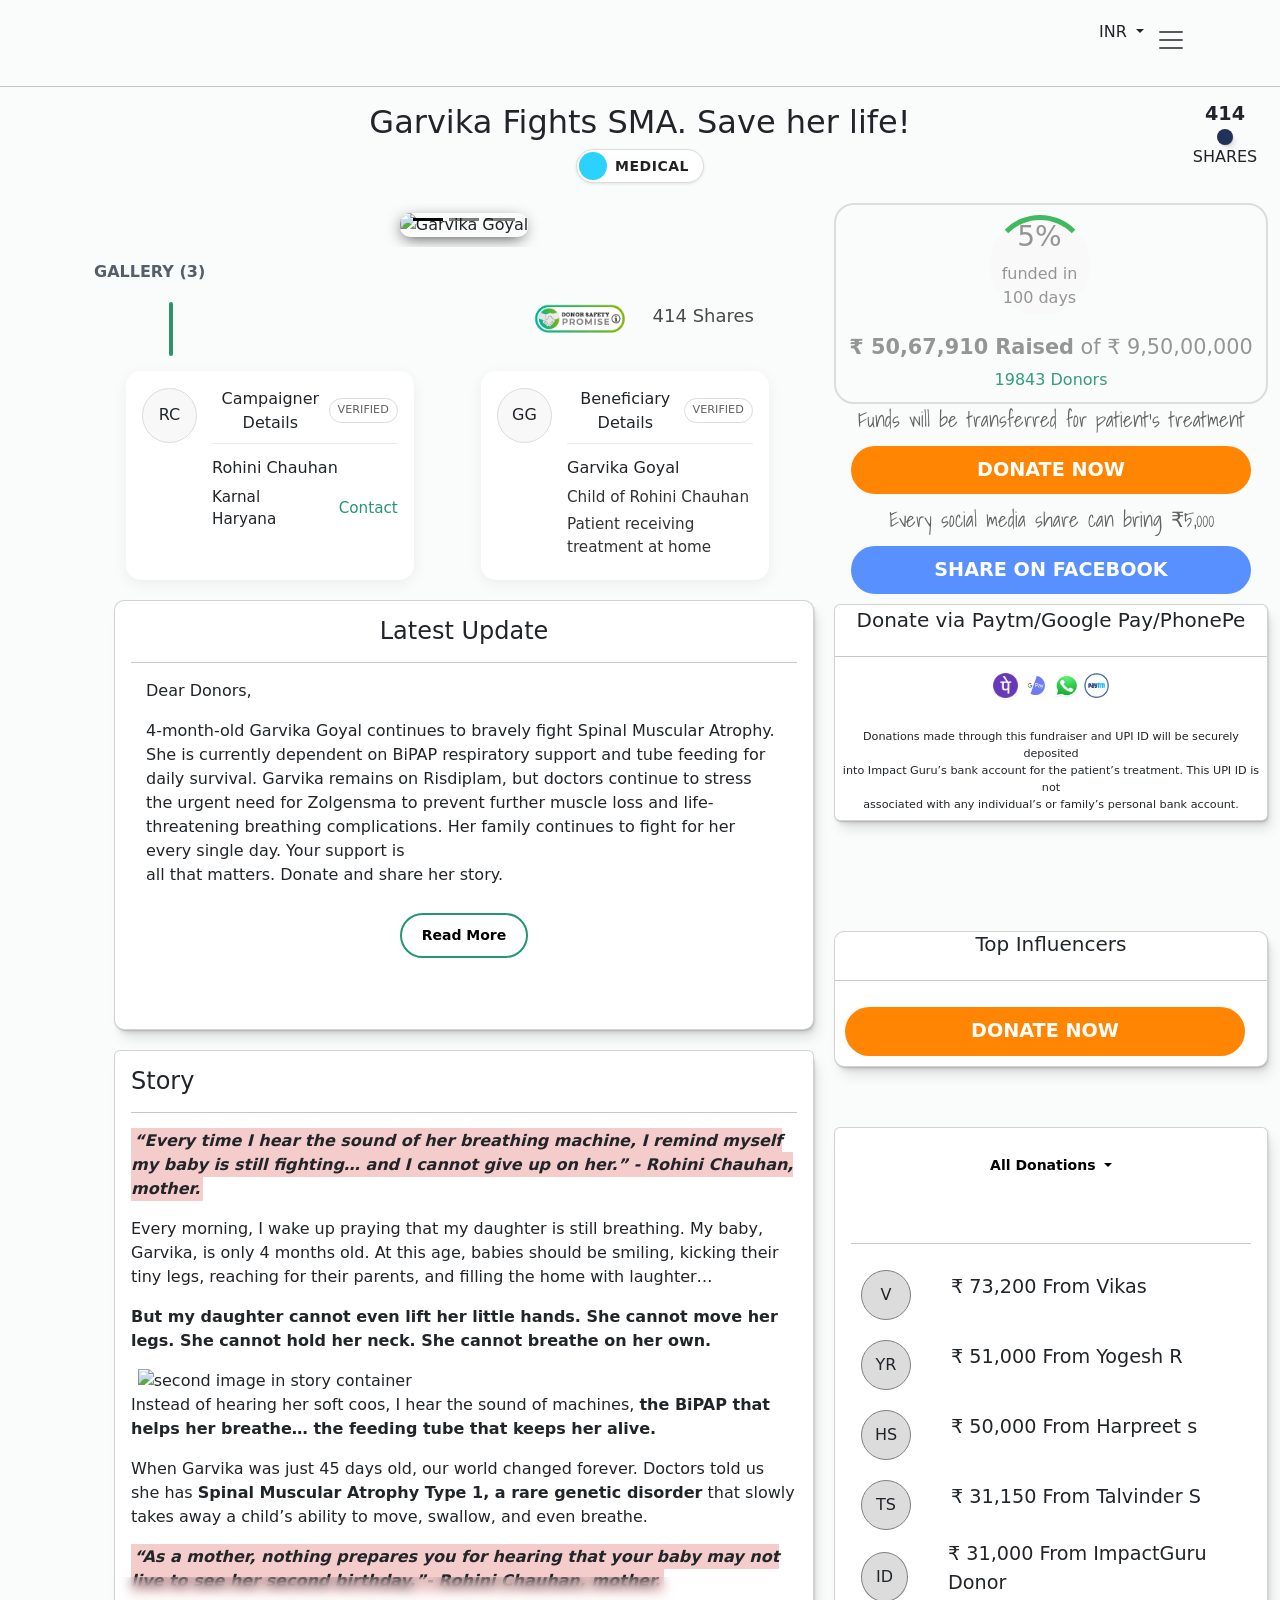
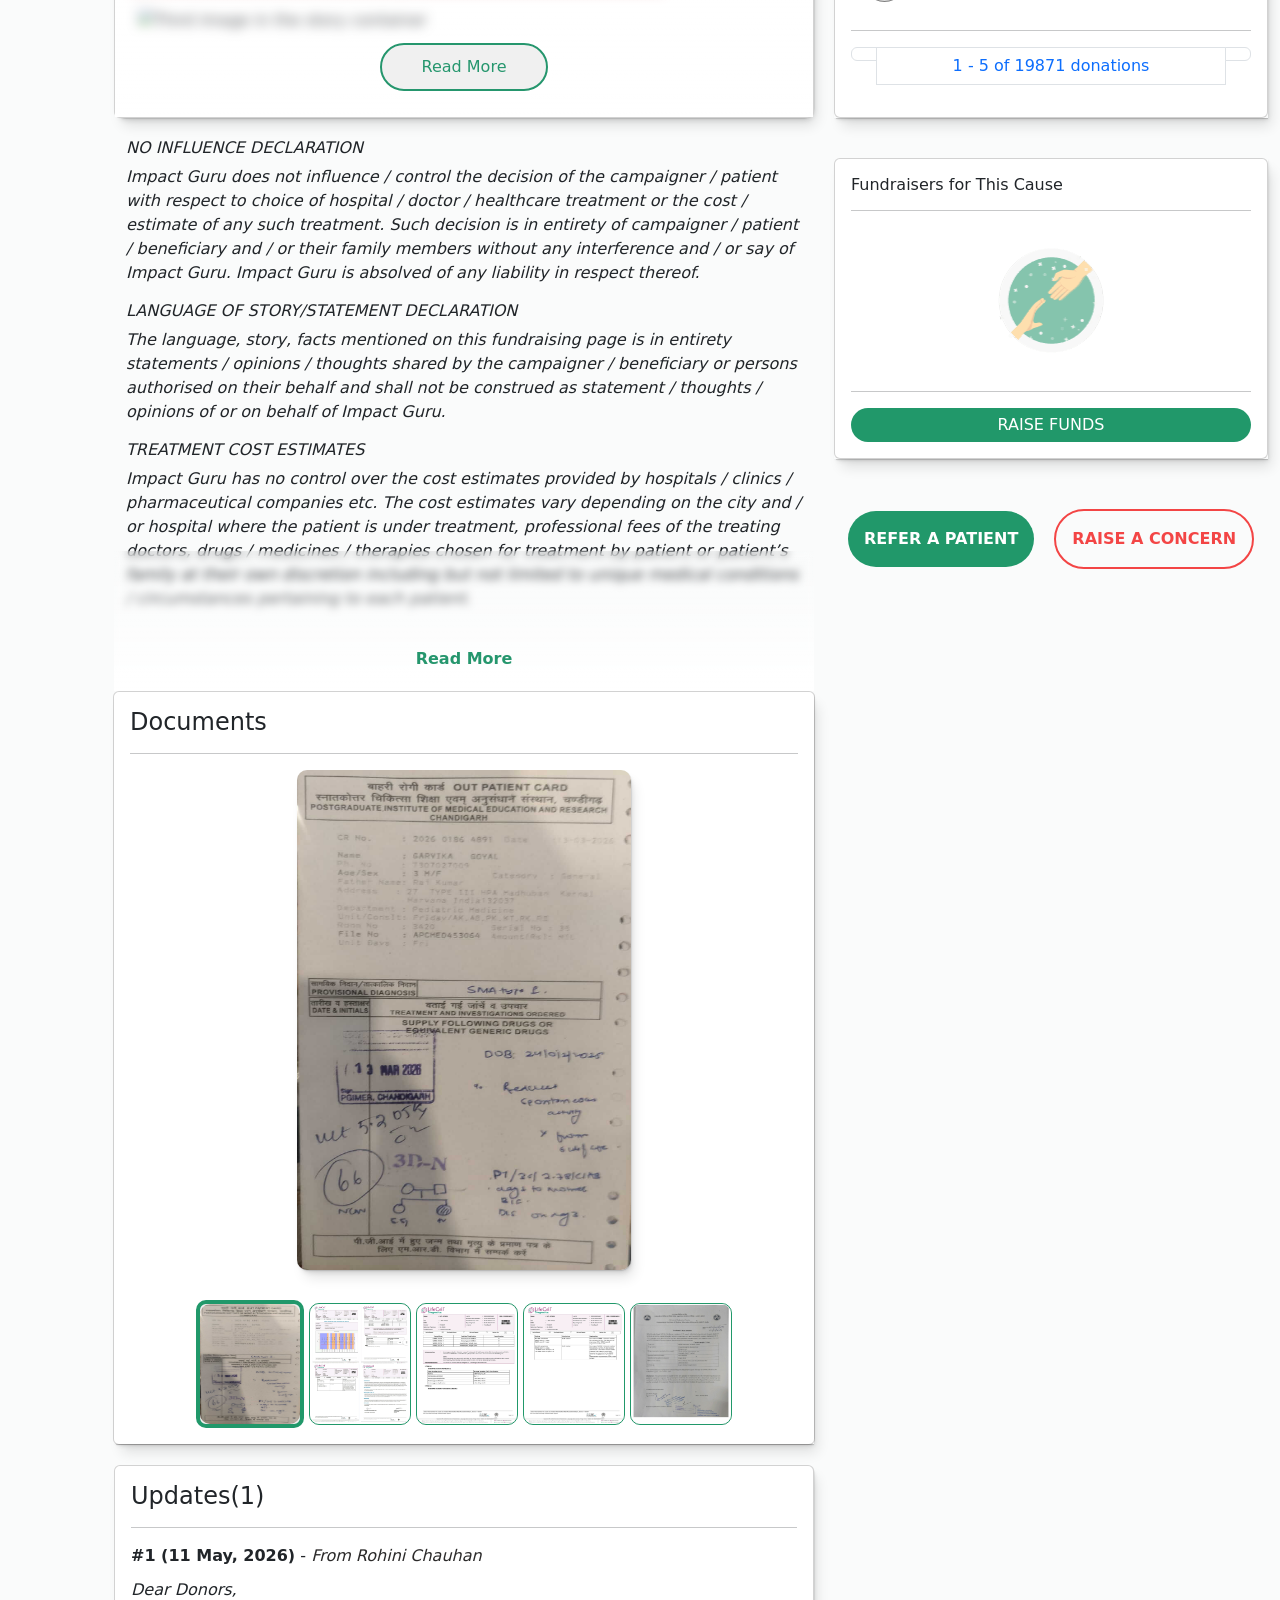
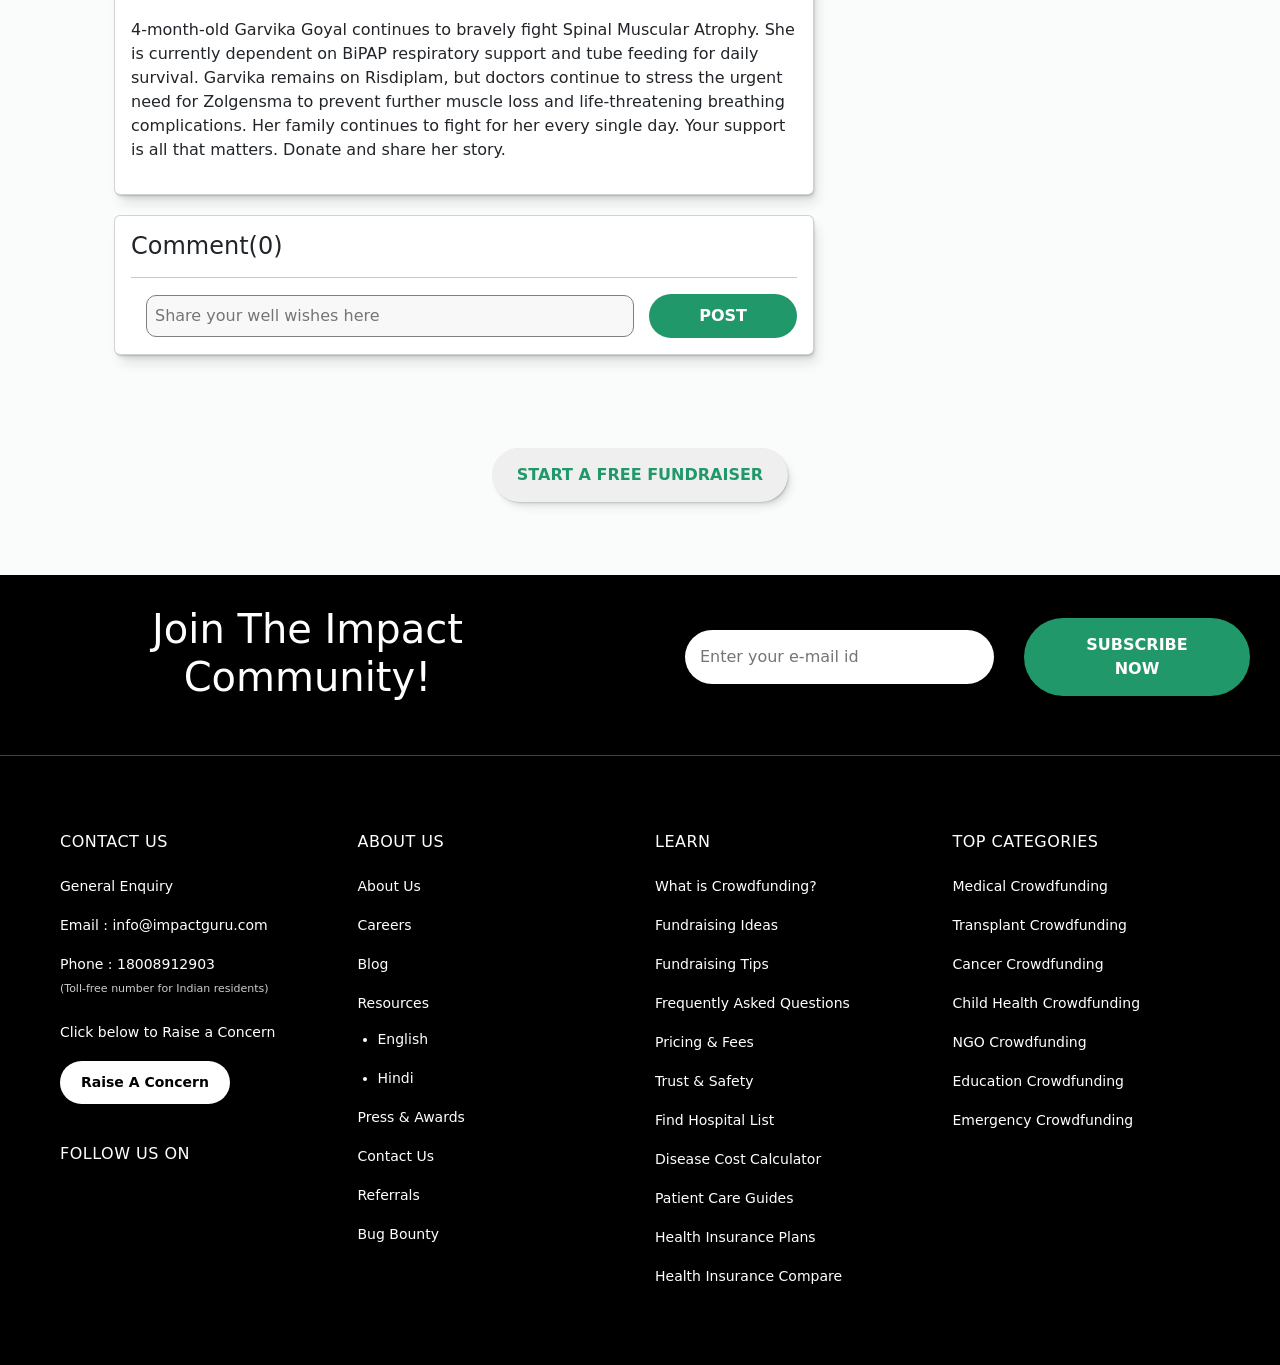
==== commit 4092ea4f: "Completed the responsiveness of navbar, still it has some issue" ====
--- a/pages/index.html
+++ b/pages/index.html
@@ -15,7 +15,7 @@
 
 <body>
     <nav id="nav"></nav>
-    <nav class="mini_nav" id="miniNav">
+    <nav class="mini_nav navbar-expand-xxl" id="miniNav">
         <div class="container">
             <div class="section_buttons">
                 <button class="nav_story_btn secBtn">Story</button>
@@ -597,7 +597,7 @@
                                             <hr class="space-line border">
                                             <form action="" class="donation_details_form">
                                                 <div class="donation-details-input-field">
-                                                    <input class="donation_details_input_fields name_field" type="text"
+                                                    <input class="donation_details_input_fields name_field" oninput="this.value = this.value.replace(/\d/g, '')" type="text"
                                                         id="name" required />
                                                     <label class="donation_details_label" for="name">Full Name*</label>
                                                     <sub class="full_name_warning_sub warning-sub d-none">Please enter
@@ -640,7 +640,7 @@
                                                 </div>
                                                 <div class="state_input_container">
                                                     <label for="state" class="state_label">Billing State</label>
-                                                    <input type="text" value="Maharashtra" class="state_input">
+                                                    <input type="text" value="Maharashtra" oninput="this.value = this.value.replace(/\d/g, '')" class="state_input">
                                                 </div>
                                                 <div class="citizen_input_container">
                                                     <label for="citizen" class="citizen_label title_label">Are you an
@@ -756,7 +756,7 @@
                                                 <form action="" class="support_details_form">
                                                     <div class="support-input-field">
                                                         <input class="support_input_fields support_name_field"
-                                                            type="text" id="support_name" required />
+                                                            type="text" id="support_name" oninput="this.value = this.value.replace(/\d/g, '')" required />
                                                         <label class="support_label" for="support_name">Full
                                                             Name*</label>
                                                         <sub class="support_name_warning warning-sub d-none">Please
@@ -809,7 +809,7 @@
                                                     <div class="support-state-container">
                                                         <label for="state" class="support-state-label">Billing
                                                             State</label>
-                                                        <input type="text" value="Maharashtra"
+                                                        <input type="text" value="Maharashtra" oninput="this.value = this.value.replace(/\d/g, '')"
                                                             class="support-state-input">
                                                     </div>
                                                     <div class="support-citizen-container">
@@ -1185,7 +1185,7 @@
                                     <span>You are donating ₹9999 with ₹1600 tip</span>
                                 </div>
                                 <div class="contribute-btn-payment-modal">
-                                    <button class="contribute-btn btn rounded-pill">Contribute</button>
+                                    <button class="contribute-btn btn rounded-pill" id="donate-btn">Contribute</button>
                                 </div>
 
                                 <div class="note-subs">
@@ -1268,6 +1268,10 @@
                                 <div class="warning-spans">
                                     <!-- <span class="upi-spans">QR not available. Please complete transaction via mobile
                                         device.</span><br> -->
+
+                                        <div class="qr-img-wrapper">
+                                            <img src="https://www.impactguru.com/fundraiser/getUPIQR/c2c76765-4441-4ce8-b2bb-19e5f98ba520/120" alt="QR code of ImpactGuru for UPI payment">
+                                        </div>
                                     <div class="pm-section-breakdown">
                                         <span>You are donating ₹9999 with ₹1600 tip</span>
                                     </div>
@@ -1286,6 +1290,11 @@
             </div>
         </div>
     </div>
+
+
+
+    <script src="https://checkout.razorpay.com/v1/checkout.js"></script>
+
 
     <script src="https://cdn.jsdelivr.net/npm/bootstrap@5.3.8/dist/js/bootstrap.bundle.min.js"
         integrity="sha384-FKyoEForCGlyvwx9Hj09JcYn3nv7wiPVlz7YYwJrWVcXK/BmnVDxM+D2scQbITxI"
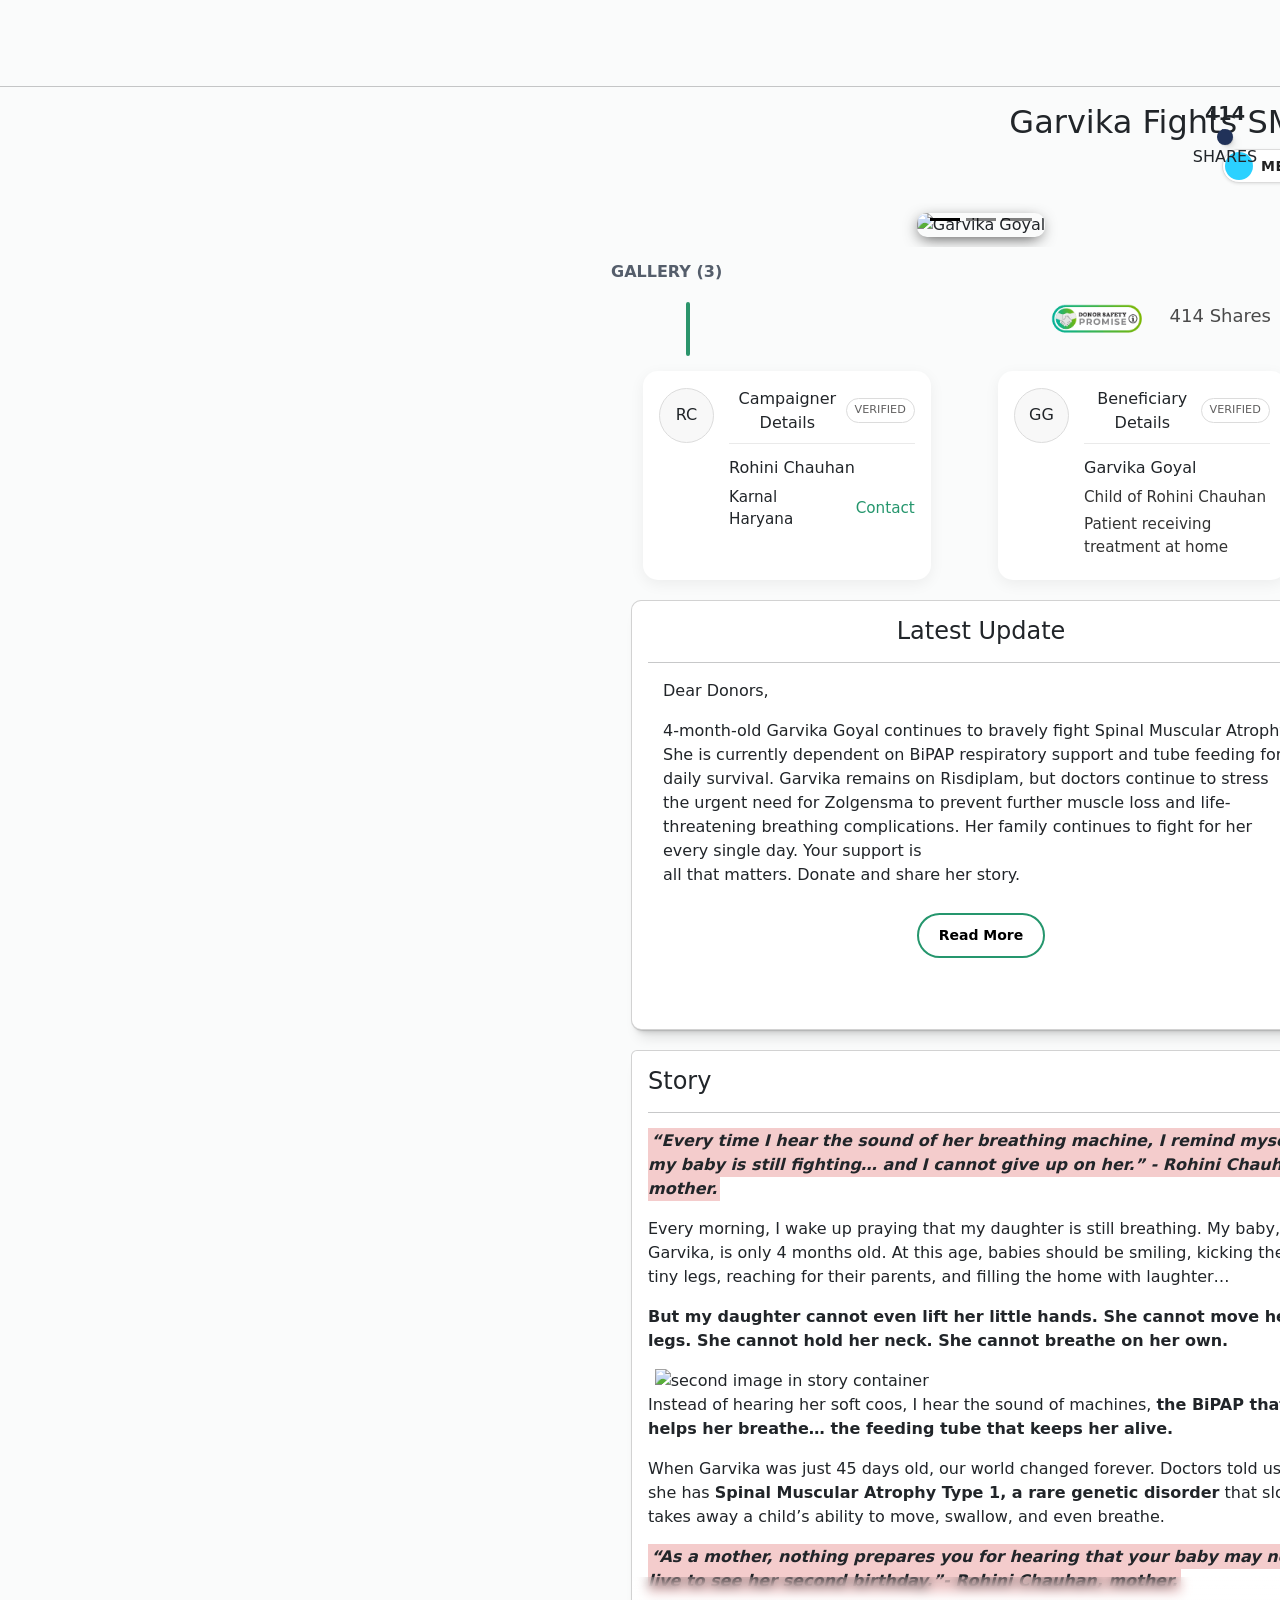
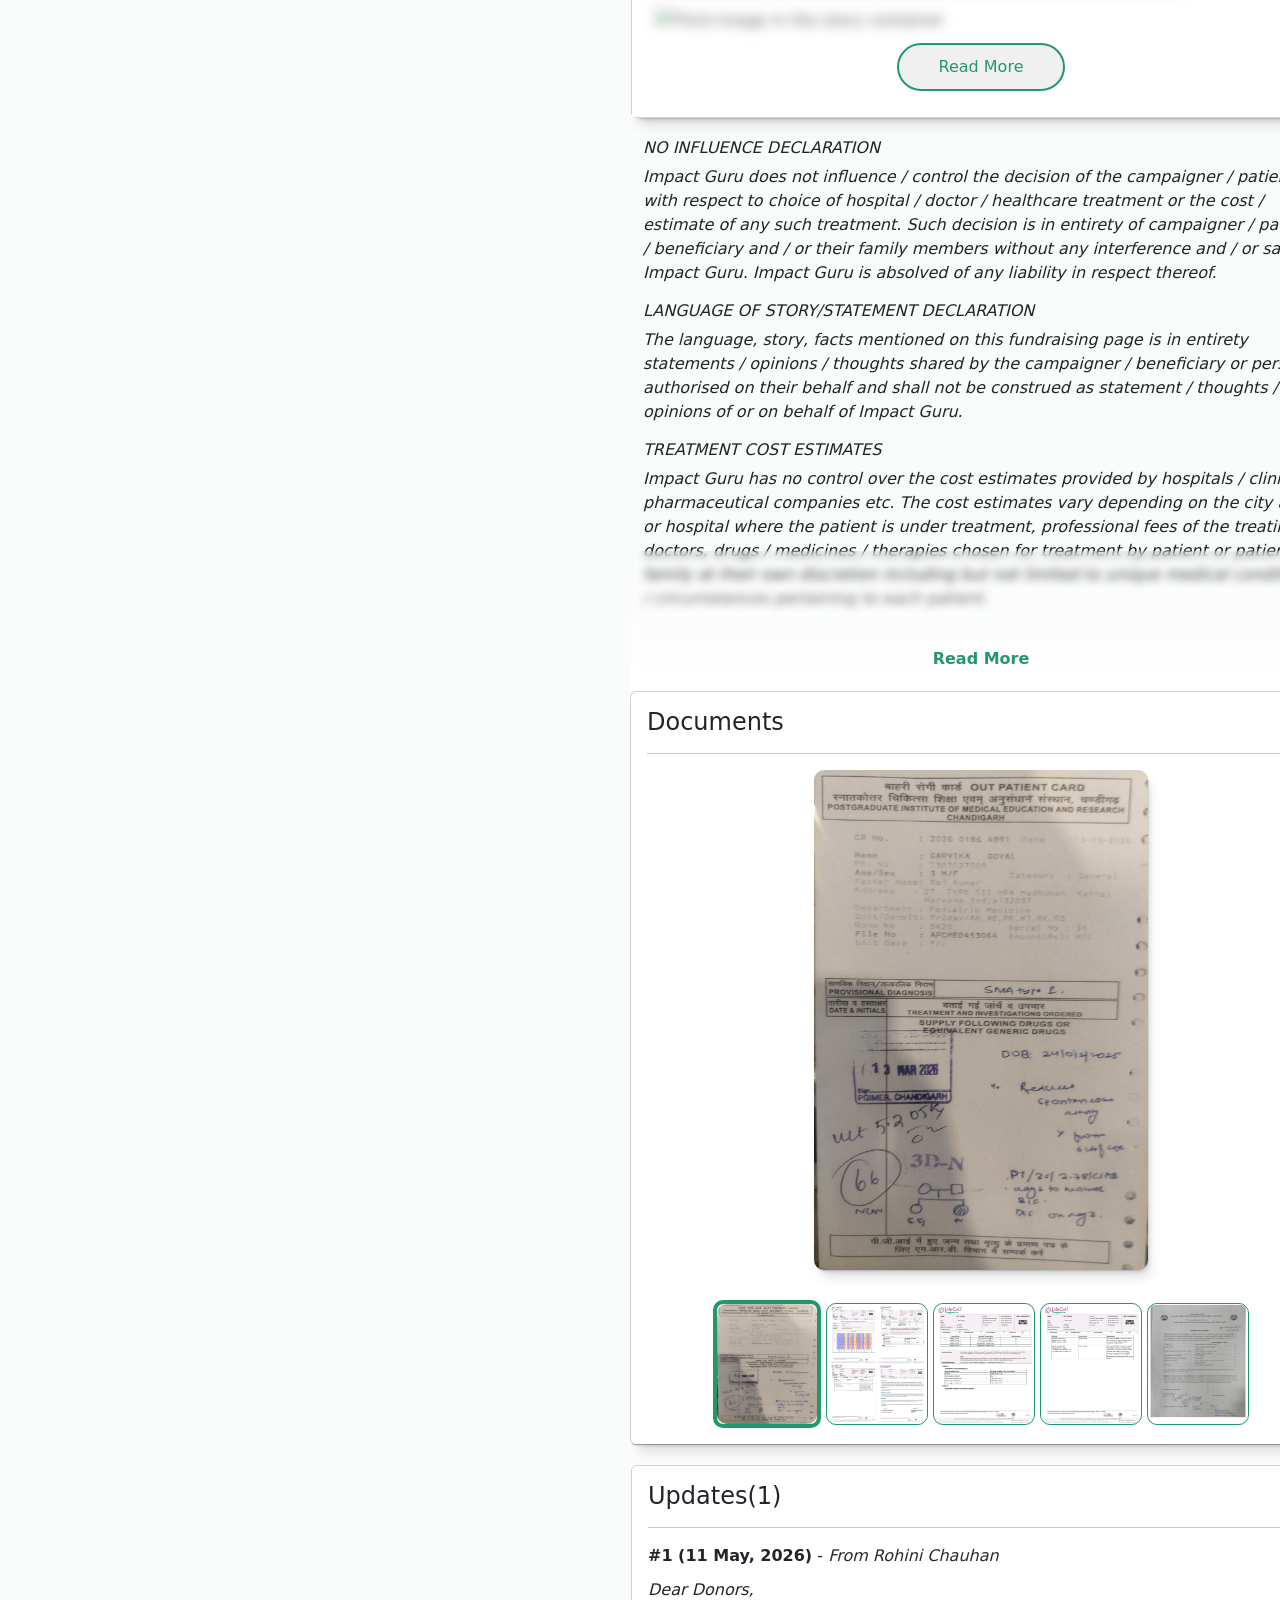
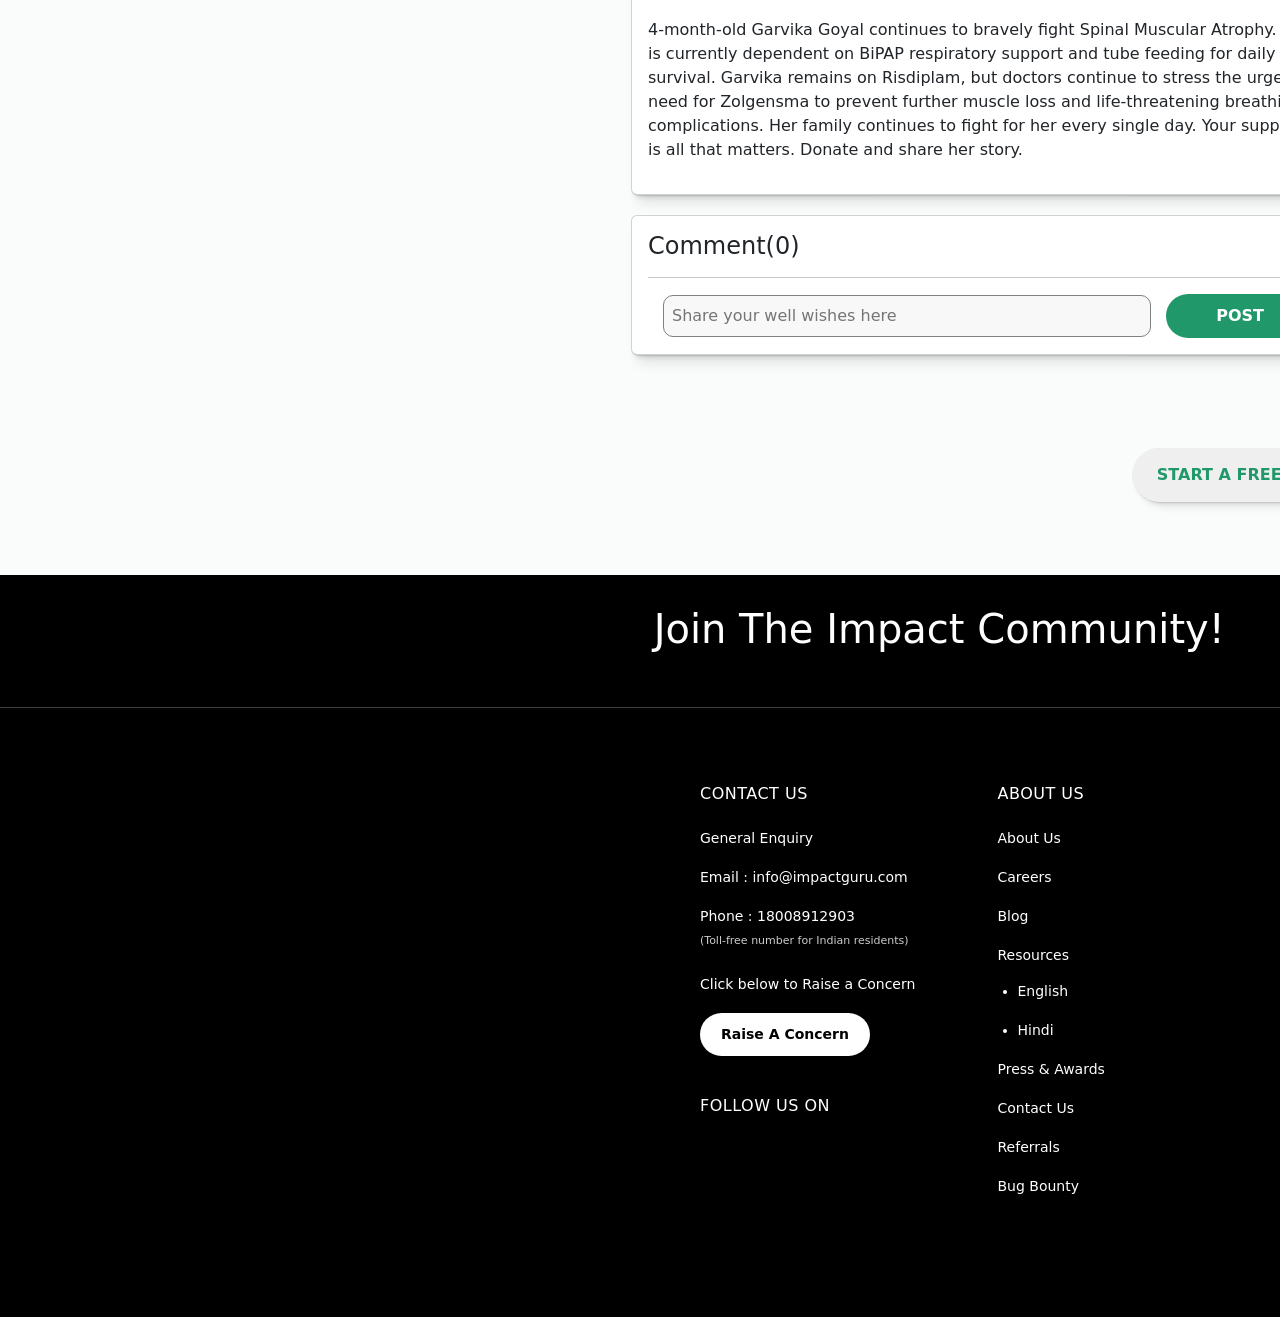
==== commit d76bdba5: "Fixed the footer and the navbar to 100% width and aligned most of the components, tho some component" ====
--- a/pages/index.html
+++ b/pages/index.html
@@ -14,7 +14,10 @@
 </head>
 
 <body>
-    <nav id="nav"></nav>
+    <div class="nav-wrapper">
+        <nav id="nav"></nav>
+    </div>
+
     <nav class="mini_nav navbar-expand-xxl" id="miniNav">
         <div class="container">
             <div class="section_buttons">
@@ -62,19 +65,41 @@
     </div> -->
 
 
-
+    <div class="header-wrap-one">
+        <div class="header-wrap-two">
+            <h2>Garvika Fights SMA. Save her life!</h2>
+            <div class="badge-wrapper">
+                <div class="badge">
+                    <div class="icon-wrapper">
+                        <i class="fa-solid fa-briefcase-medical"></i>
+                    </div>
+                    <span class="label">MEDICAL</span>
+                </div>
+            </div>
+        </div>
+    </div>
     <div class="hero container text-center">
-        <h2>Garvika Fights SMA. Save her life!</h2>
-        <div class="badge">
-            <div class="icon-wrapper">
-                <i class="fa-solid fa-briefcase-medical"></i>
+
+        <div class="header-content-wrapper">
+            <h2 class="heading-title">Garvika Fights SMA. Save her life!</h2>
+            <div class="real-badge-wrapper">
+                <div class="badge real-badge">
+                    <div class="icon-wrapper">
+                        <i class="fa-solid fa-briefcase-medical"></i>
+                    </div>
+                    <span class="label">MEDICAL</span>
+                </div>
             </div>
-            <span class="label">MEDICAL</span>
         </div>
-
-
         <div class="container division">
 
+            <!-- <div class="left">
+                <h1>This is the left side</h1>
+            </div>
+
+            <div class="right">
+                <h1>This is the right side</h1>
+            </div> -->
             <!-- left -->
             <div class="left">
                 <div id="carousel-content"></div>
@@ -597,7 +622,8 @@
                                             <hr class="space-line border">
                                             <form action="" class="donation_details_form">
                                                 <div class="donation-details-input-field">
-                                                    <input class="donation_details_input_fields name_field" oninput="this.value = this.value.replace(/\d/g, '')" type="text"
+                                                    <input class="donation_details_input_fields name_field"
+                                                        oninput="this.value = this.value.replace(/\d/g, '')" type="text"
                                                         id="name" required />
                                                     <label class="donation_details_label" for="name">Full Name*</label>
                                                     <sub class="full_name_warning_sub warning-sub d-none">Please enter
@@ -640,7 +666,9 @@
                                                 </div>
                                                 <div class="state_input_container">
                                                     <label for="state" class="state_label">Billing State</label>
-                                                    <input type="text" value="Maharashtra" oninput="this.value = this.value.replace(/\d/g, '')" class="state_input">
+                                                    <input type="text" value="Maharashtra"
+                                                        oninput="this.value = this.value.replace(/\d/g, '')"
+                                                        class="state_input">
                                                 </div>
                                                 <div class="citizen_input_container">
                                                     <label for="citizen" class="citizen_label title_label">Are you an
@@ -756,7 +784,9 @@
                                                 <form action="" class="support_details_form">
                                                     <div class="support-input-field">
                                                         <input class="support_input_fields support_name_field"
-                                                            type="text" id="support_name" oninput="this.value = this.value.replace(/\d/g, '')" required />
+                                                            type="text" id="support_name"
+                                                            oninput="this.value = this.value.replace(/\d/g, '')"
+                                                            required />
                                                         <label class="support_label" for="support_name">Full
                                                             Name*</label>
                                                         <sub class="support_name_warning warning-sub d-none">Please
@@ -809,7 +839,8 @@
                                                     <div class="support-state-container">
                                                         <label for="state" class="support-state-label">Billing
                                                             State</label>
-                                                        <input type="text" value="Maharashtra" oninput="this.value = this.value.replace(/\d/g, '')"
+                                                        <input type="text" value="Maharashtra"
+                                                            oninput="this.value = this.value.replace(/\d/g, '')"
                                                             class="support-state-input">
                                                     </div>
                                                     <div class="support-citizen-container">
@@ -983,90 +1014,92 @@
             </div>
         </div>
     </div>
-    <div class="footer container-fluid text-center">
-        <div class="parallax">
-            <button class="para-btn">START A FREE FUNDRAISER</button>
-        </div>
-        <div class="actual-foot">
-            <div class="footer-head">
-                <h1>Join The Impact Community!</h1>
-                <div class="footer-header-input">
-                    <input class="email-footer-input" type="email" placeholder="Enter your e-mail id">
-                    <button type="button" class="subscribe-btn-footer ">SUBSCRIBE NOW</button>
-                </div>
+    <div class="footing-wrapper">
+        <div class="footer container-fluid text-center">
+            <div class="parallax">
+                <button class="para-btn">START A FREE FUNDRAISER</button>
             </div>
-            <hr>
-            <div class="footer-main">
-                <div class="footer-container">
-                    <div class="footer-col">
-                        <h3>Contact Us</h3>
-                        <div class="contact-text">General Enquiry</div>
-                        <div class="contact-text">Email : info@impactguru.com</div>
-                        <div class="contact-text">Phone : 18008912903</div>
-                        <span class="sub-text">(Toll-free number for Indian residents)</span>
-                        <div class="contact-text">Click below to Raise a Concern</div>
-                        <a href="#" class="btn raise-foot-btn">Raise A Concern</a>
-
-                        <h3>Follow Us On</h3>
-                        <div class="social-icons">
-                            <a href="#"><i class="fab fa-facebook-f"></i></a>
-                            <a href="#"><i class="fab fa-twitter"></i></a>
-                            <a href="#"><i class="fab fa-linkedin-in"></i></a>
-                            <a href="#"><i class="fab fa-youtube"></i></a>
-                            <a href="#"><i class="fab fa-whatsapp"></i></a>
-                            <a href="#"><i class="fas fa-blog"></i></a>
-                            <a href="#"><i class="fab fa-instagram"></i></a>
-                        </div>
-                    </div>
-
-                    <div class="footer-col">
-                        <h3>About Us</h3>
-                        <ul>
-                            <li><a href="#" class="footer-anchor">About Us</a></li>
-                            <li><a href="#" class="footer-anchor">Careers</a></li>
-                            <li><a href="#" class="footer-anchor">Blog</a></li>
-                            <li>
-                                <a href="#" class="footer-anchor">Resources</a>
-                                <ul class="nested-list">
-                                    <li><a href="#" class="footer-anchor">English</a></li>
-                                    <li><a href="#" class="footer-anchor">Hindi</a></li>
-                                </ul>
-                            </li>
-                            <li><a href="#" class="footer-anchor">Press & Awards</a></li>
-                            <li><a href="#" class="footer-anchor">Contact Us</a></li>
-                            <li><a href="#" class="footer-anchor">Referrals</a></li>
-                            <li><a href="#" class="footer-anchor">Bug Bounty</a></li>
-                        </ul>
-                    </div>
-
-                    <div class="footer-col">
-                        <h3>Learn</h3>
-                        <ul>
-                            <li><a href="#" class="footer-anchor">What is Crowdfunding?</a></li>
-                            <li><a href="#" class="footer-anchor">Fundraising Ideas</a></li>
-                            <li><a href="#" class="footer-anchor">Fundraising Tips</a></li>
-                            <li><a href="#" class="footer-anchor">Frequently Asked Questions</a></li>
-                            <li><a href="#" class="footer-anchor">Pricing & Fees</a></li>
-                            <li><a href="#" class="footer-anchor">Trust & Safety</a></li>
-                            <li><a href="#" class="footer-anchor">Find Hospital List</a></li>
-                            <li><a href="#" class="footer-anchor">Disease Cost Calculator</a></li>
-                            <li><a href="#" class="footer-anchor">Patient Care Guides</a></li>
-                            <li><a href="#" class="footer-anchor">Health Insurance Plans</a></li>
-                            <li><a href="#" class="footer-anchor">Health Insurance Compare</a></li>
-                        </ul>
-                    </div>
-
-                    <div class="footer-col">
-                        <h3>Top Categories</h3>
-                        <ul>
-                            <li><a href="#" class="footer-anchor">Medical Crowdfunding</a></li>
-                            <li><a href="#" class="footer-anchor">Transplant Crowdfunding</a></li>
-                            <li><a href="#" class="footer-anchor">Cancer Crowdfunding</a></li>
-                            <li><a href="#" class="footer-anchor">Child Health Crowdfunding</a></li>
-                            <li><a href="#" class="footer-anchor">NGO Crowdfunding</a></li>
-                            <li><a href="#" class="footer-anchor">Education Crowdfunding</a></li>
-                            <li><a href="#" class="footer-anchor">Emergency Crowdfunding</a></li>
-                        </ul>
+            <div class="actual-foot">
+                <div class="footer-head">
+                    <h1>Join The Impact Community!</h1>
+                    <div class="footer-header-input">
+                        <input class="email-footer-input" type="email" placeholder="Enter your e-mail id">
+                        <button type="button" class="subscribe-btn-footer ">SUBSCRIBE NOW</button>
+                    </div>
+                </div>
+                <hr>
+                <div class="footer-main">
+                    <div class="footer-container">
+                        <div class="footer-col">
+                            <h3>Contact Us</h3>
+                            <div class="contact-text">General Enquiry</div>
+                            <div class="contact-text">Email : info@impactguru.com</div>
+                            <div class="contact-text">Phone : 18008912903</div>
+                            <span class="sub-text">(Toll-free number for Indian residents)</span>
+                            <div class="contact-text">Click below to Raise a Concern</div>
+                            <a href="#" class="btn raise-foot-btn">Raise A Concern</a>
+
+                            <h3>Follow Us On</h3>
+                            <div class="social-icons">
+                                <a href="#"><i class="fab fa-facebook-f"></i></a>
+                                <a href="#"><i class="fab fa-twitter"></i></a>
+                                <a href="#"><i class="fab fa-linkedin-in"></i></a>
+                                <a href="#"><i class="fab fa-youtube"></i></a>
+                                <a href="#"><i class="fab fa-whatsapp"></i></a>
+                                <a href="#"><i class="fas fa-blog"></i></a>
+                                <a href="#"><i class="fab fa-instagram"></i></a>
+                            </div>
+                        </div>
+
+                        <div class="footer-col">
+                            <h3>About Us</h3>
+                            <ul>
+                                <li><a href="#" class="footer-anchor">About Us</a></li>
+                                <li><a href="#" class="footer-anchor">Careers</a></li>
+                                <li><a href="#" class="footer-anchor">Blog</a></li>
+                                <li>
+                                    <a href="#" class="footer-anchor">Resources</a>
+                                    <ul class="nested-list">
+                                        <li><a href="#" class="footer-anchor">English</a></li>
+                                        <li><a href="#" class="footer-anchor">Hindi</a></li>
+                                    </ul>
+                                </li>
+                                <li><a href="#" class="footer-anchor">Press & Awards</a></li>
+                                <li><a href="#" class="footer-anchor">Contact Us</a></li>
+                                <li><a href="#" class="footer-anchor">Referrals</a></li>
+                                <li><a href="#" class="footer-anchor">Bug Bounty</a></li>
+                            </ul>
+                        </div>
+
+                        <div class="footer-col">
+                            <h3>Learn</h3>
+                            <ul>
+                                <li><a href="#" class="footer-anchor">What is Crowdfunding?</a></li>
+                                <li><a href="#" class="footer-anchor">Fundraising Ideas</a></li>
+                                <li><a href="#" class="footer-anchor">Fundraising Tips</a></li>
+                                <li><a href="#" class="footer-anchor">Frequently Asked Questions</a></li>
+                                <li><a href="#" class="footer-anchor">Pricing & Fees</a></li>
+                                <li><a href="#" class="footer-anchor">Trust & Safety</a></li>
+                                <li><a href="#" class="footer-anchor">Find Hospital List</a></li>
+                                <li><a href="#" class="footer-anchor">Disease Cost Calculator</a></li>
+                                <li><a href="#" class="footer-anchor">Patient Care Guides</a></li>
+                                <li><a href="#" class="footer-anchor">Health Insurance Plans</a></li>
+                                <li><a href="#" class="footer-anchor">Health Insurance Compare</a></li>
+                            </ul>
+                        </div>
+
+                        <div class="footer-col">
+                            <h3>Top Categories</h3>
+                            <ul>
+                                <li><a href="#" class="footer-anchor">Medical Crowdfunding</a></li>
+                                <li><a href="#" class="footer-anchor">Transplant Crowdfunding</a></li>
+                                <li><a href="#" class="footer-anchor">Cancer Crowdfunding</a></li>
+                                <li><a href="#" class="footer-anchor">Child Health Crowdfunding</a></li>
+                                <li><a href="#" class="footer-anchor">NGO Crowdfunding</a></li>
+                                <li><a href="#" class="footer-anchor">Education Crowdfunding</a></li>
+                                <li><a href="#" class="footer-anchor">Emergency Crowdfunding</a></li>
+                            </ul>
+                        </div>
                     </div>
                 </div>
             </div>
@@ -1269,9 +1302,10 @@
                                     <!-- <span class="upi-spans">QR not available. Please complete transaction via mobile
                                         device.</span><br> -->
 
-                                        <div class="qr-img-wrapper">
-                                            <img src="https://www.impactguru.com/fundraiser/getUPIQR/c2c76765-4441-4ce8-b2bb-19e5f98ba520/120" alt="QR code of ImpactGuru for UPI payment">
-                                        </div>
+                                    <div class="qr-img-wrapper">
+                                        <img src="https://www.impactguru.com/fundraiser/getUPIQR/c2c76765-4441-4ce8-b2bb-19e5f98ba520/120"
+                                            alt="QR code of ImpactGuru for UPI payment">
+                                    </div>
                                     <div class="pm-section-breakdown">
                                         <span>You are donating ₹9999 with ₹1600 tip</span>
                                     </div>
--- a/styling/page_styling/style.css
+++ b/styling/page_styling/style.css
@@ -1,14 +1,28 @@
+* {
+  margin: 0;
+  padding: 0;
+  box-sizing: border-box;
+}
+
 body {
   background-color: #FAFBFB;
+  width: 100%;
+}
+
+.real-badge-wrapper {
+  display: flex;
+  align-items: center;
+  justify-content: center;
 }
 
 .badge {
-  display: inline-flex;
+  width: fit-content;
+  display: flex;
   align-items: center;
   background-color: #ffffff;
   border: 1px solid #dcdcdc;
   border-radius: 20px;
-  padding: 2px 14px 2px 2px;
+  padding: 2px 2px 2px 2px;
   box-shadow: 0 1px 3px rgba(0, 0, 0, 0.1);
   /* font-family: Arial, sans-serif; */
 }
@@ -45,6 +59,8 @@
 
 .left {
   flex: 2;
+  align-items: center;
+  justify-content: center;
 }
 
 .right {
@@ -809,6 +825,8 @@
   font-size: 1.2rem;
 }
 
+
+
 .mini_nav {
   position: fixed;
   top: 0;
@@ -1005,7 +1023,7 @@
   border-radius: 40px;
 }
 
-.email-footer-input:focus{
+.email-footer-input:focus {
   outline: none;
   border: 2px solid #21986A;
 }
@@ -1128,25 +1146,26 @@
 }
 
 .custom-tabs .nav-link {
-    color: #218861; 
-    border: 1px solid #218861;
-    border-radius: 0;
-    font-weight: 500;
-    font-size: 1.1rem;
-    background-color: white;
-  }
-  .custom-tabs .nav-link.active {
-    background-color: #218861;
-    color: white;
-    border-color: #218861;
-  }
-
-.donateModalHeader{
+  color: #218861;
+  border: 1px solid #218861;
+  border-radius: 0;
+  font-weight: 500;
+  font-size: 1.1rem;
+  background-color: white;
+}
+
+.custom-tabs .nav-link.active {
+  background-color: #218861;
+  color: white;
+  border-color: #218861;
+}
+
+.donateModalHeader {
   background-color: #F2F2F2;
 }
 
 #confirmCloseModal .modal-heart-img {
-  width: 180px; 
+  width: 180px;
   height: auto;
 }
 
@@ -1156,10 +1175,10 @@
 }
 
 #confirmCloseModal .continue-btn {
-  background-color: #218861; 
+  background-color: #218861;
   color: #ffffff;
   border: none;
-  border-radius: 50px; 
+  border-radius: 50px;
   padding: 12px 24px;
   font-weight: 700;
   font-size: 15px;
@@ -1173,7 +1192,7 @@
 }
 
 #confirmCloseModal .dismiss-btn {
-  color: #218861; 
+  color: #218861;
   border: none;
   font-weight: 700;
   font-size: 15px;
@@ -1184,50 +1203,51 @@
 }
 
 #confirmCloseModal {
-    z-index: 10555 !important; 
-}
-
-.amt{
+  z-index: 10555 !important;
+}
+
+.amt {
   background-color: #F2F2F2;
   color: #21986A;
   font-size: .75rem;
 }
 
-.amt:hover{
+.amt:hover {
   background-color: gray;
   color: white;
 }
 
-.amt_active{
+.amt_active {
   background-color: #21986A;
   color: white;
 }
 
-#give-once-tab, #give-monthly-tab{
+#give-once-tab,
+#give-monthly-tab {
   font-size: .9rem;
 }
 
-.currency-dropdown{
+.currency-dropdown {
   font-size: .8rem;
   padding: 10px;
 }
 
-.amount-input-field{
+.amount-input-field {
   width: 300px;
 }
 
-.amount-input-field:active{
+.amount-input-field:active {
   outline: none;
   border: none;
 }
 
-.amount-input-field:focus{
+.amount-input-field:focus {
   outline: none;
   box-shadow: none;
   border: 2px solid #218861;
 }
 
-.msg_content_wrapper{
+.msg_content_wrapper {
   width: 100%;
   height: 100px;
   background-color: #F4EBC8;
@@ -1238,7 +1258,7 @@
 
 .msg-content-container {
   display: flex;
-  align-items: flex-start; 
+  align-items: flex-start;
   justify-content: space-between;
   text-align: left;
   gap: 15px;
@@ -1253,19 +1273,20 @@
 
 .close-button {
   flex-shrink: 0;
-  margin-top: 0px; 
+  margin-top: 0px;
   font-size: 0.7rem;
 }
-.msg-content-container > p{
+
+.msg-content-container>p {
   font-size: .8rem;
 }
 
-.msg-para-wrapper{
+.msg-para-wrapper {
   width: 90%;
 }
 
 
-.amt5{
+.amt5 {
   padding: 0;
   color: #21986A;
   margin: 0;
@@ -1276,20 +1297,20 @@
   background-color: transparent;
 }
 
-.amt5:focus{
+.amt5:focus {
   outline: none;
   border: none;
   box-shadow: none;
 }
 
-.request_message_wrapper{
+.request_message_wrapper {
   top: 0;
   margin-bottom: 10px;
 }
 
-.msg_accept_content_wrapper{
-  display: flex;
-  align-items: flex-start; 
+.msg_accept_content_wrapper {
+  display: flex;
+  align-items: flex-start;
   text-align: left;
   gap: 15px;
   padding: 10px;
@@ -1297,17 +1318,17 @@
   border-radius: 20px;
 }
 
-.accept_msg_img{
+.accept_msg_img {
   width: auto;
   height: 80px;
 }
 
-.accept_msg > p{
+.accept_msg>p {
   font-size: .7rem;
   text-align: left;
 }
 
-.space-line{
+.space-line {
   background-color: #F2F2F2;
   width: auto;
   height: 10px;
@@ -1317,30 +1338,30 @@
 }
 
 .tip-container {
-    max-width: 600px;
+  max-width: 600px;
 }
 
 .tip-trigger {
-    cursor: pointer;
+  cursor: pointer;
 }
 
 .tip-container p {
-    text-align: left !important;
-    font-size: .7rem;
-}
-
-.tip-container h6{
+  text-align: left !important;
+  font-size: .7rem;
+}
+
+.tip-container h6 {
   font-size: .8rem;
 }
 
 .btn-tip {
-    border: 1px solid #dee2e6;
-    background-color: #fff;
-    font-size: .7rem;
-    padding: 5px;
-}
-
-.btn-tip:hover{
+  border: 1px solid #dee2e6;
+  background-color: #fff;
+  font-size: .7rem;
+  padding: 5px;
+}
+
+.btn-tip:hover {
   border: 1px solid #198754;
   background-color: #fff;
   font-size: .7rem;
@@ -1348,8 +1369,8 @@
 }
 
 .active-p-btns {
-    background-color: #eaf5f0;
-    border-color: #198754;
+  background-color: #eaf5f0;
+  border-color: #198754;
 }
 
 
@@ -1363,22 +1384,22 @@
 } */
 
 .hidden-element {
-    display: none !important;
-}
-
-.list-unstyled.d-flex > li.flex-fill {
-    flex: 1 1 0% !important;
+  display: none !important;
+}
+
+.list-unstyled.d-flex>li.flex-fill {
+  flex: 1 1 0% !important;
 }
 
 .other_amt_input .oai {
-    height: calc(1.5em + 0.75rem + 1px); 
-    font-size: .7rem;
-    /* min-height: 38px; */
-    box-shadow: none !important; 
-    border: 1px solid #198754;
-}
-
-.oai_icon{
+  height: calc(1.5em + 0.75rem + 1px);
+  font-size: .7rem;
+  /* min-height: 38px; */
+  box-shadow: none !important;
+  border: 1px solid #198754;
+}
+
+.oai_icon {
   position: absolute;
   font-size: 30px;
   right: 120px;
@@ -1388,7 +1409,7 @@
   font-size: .7rem;
 }
 
-.total_amt{
+.total_amt {
   text-align: left;
   margin-top: 20px;
   background-color: #F4EBC8;
@@ -1398,20 +1419,20 @@
   padding-bottom: 10px;
 }
 
-.total_amt h5{
+.total_amt h5 {
   font-size: 1rem;
 }
 
-.total-breakdown{
+.total-breakdown {
   font-size: .8rem;
 }
 
 /* Form details styling  */
-.donation_details_form{
+.donation_details_form {
   margin-top: 30px;
 }
 
-.donation-details-input-field{
+.donation-details-input-field {
   position: relative;
   width: 420px;
   height: 24px;
@@ -1419,7 +1440,7 @@
   margin-top: 30px;
 }
 
-.donation_details_label{
+.donation_details_label {
   position: absolute;
   top: 0;
   left: 0;
@@ -1432,7 +1453,7 @@
   cursor: text;
 }
 
-.donation_details_input_fields{
+.donation_details_input_fields {
   width: 100%;
   border: 0;
   outline: 0;
@@ -1441,7 +1462,7 @@
   color: #21986A;
 }
 
-.donation_details_input_fields:invalid{
+.donation_details_input_fields:invalid {
   outline: 0;
 }
 
@@ -1452,7 +1473,7 @@
   color: #8e8e8e;
 }
 
-.warning-sub{
+.warning-sub {
   color: red;
   font-size: .6rem;
   bottom: -15px;
@@ -1461,79 +1482,79 @@
   position: absolute;
 }
 
-.anonymous-container{
-    margin-top: 30px;
-    display: flex;
-    align-items: center;
-    gap: 8px;
-}
-
-
-
-.anonymous-container label{
-    position: static;
-    width: auto;
-    font-size: .8rem;
-}
-
-.anonymous_sub{
-    font-size: .6rem;
-    display: block;
-    margin-left: -170px; 
-    margin-top: 24px;
-}
-
-.country-code-container{
-    position: relative;
-    width: 120px;
-    margin-top: 16px;
-}
-
-.country-code-select{
-    width: 100%;
-    border: none;
-    border-bottom: 1px solid #8e8e8e;
-    padding: 10px 24px 10px 0;
-    font-size: .8rem;
-    color: #888;
-    background: transparent;
-    outline: none;
-    appearance: none;
-}
-
-.dropdown-arrow{
+.anonymous-container {
+  margin-top: 30px;
+  display: flex;
+  align-items: center;
+  gap: 8px;
+}
+
+
+
+.anonymous-container label {
+  position: static;
+  width: auto;
   font-size: .8rem;
 }
 
-.dropdown-arrow{
-    position: absolute;
-    right: 8px;
-    top: 50%;
-    transform: translateY(-50%);
-    color: #999;
-    pointer-events: none;
-}
-
-.phone_input_field_container{
-    display: flex;
-    align-items: flex-start;
-    gap: 20px;
-}
-
-.country-code-container{
-    width: 120px;
-    flex-shrink: 0;
-}
-
-.phone_input_field_container .donation-details-input-field{
-    flex: 1;
-}
-
-.state_input_container{
+.anonymous_sub {
+  font-size: .6rem;
+  display: block;
+  margin-left: -170px;
+  margin-top: 24px;
+}
+
+.country-code-container {
+  position: relative;
+  width: 120px;
+  margin-top: 16px;
+}
+
+.country-code-select {
+  width: 100%;
+  border: none;
+  border-bottom: 1px solid #8e8e8e;
+  padding: 10px 24px 10px 0;
+  font-size: .8rem;
+  color: #888;
+  background: transparent;
+  outline: none;
+  appearance: none;
+}
+
+.dropdown-arrow {
+  font-size: .8rem;
+}
+
+.dropdown-arrow {
+  position: absolute;
+  right: 8px;
+  top: 50%;
+  transform: translateY(-50%);
+  color: #999;
+  pointer-events: none;
+}
+
+.phone_input_field_container {
+  display: flex;
+  align-items: flex-start;
+  gap: 20px;
+}
+
+.country-code-container {
+  width: 120px;
+  flex-shrink: 0;
+}
+
+.phone_input_field_container .donation-details-input-field {
+  flex: 1;
+}
+
+.state_input_container {
   margin-top: 20px;
 }
 
-.state_label{
+.state_label {
   width: 420px;
   text-align: left;
   font-size: .8rem;
@@ -1543,7 +1564,7 @@
   cursor: text;
 }
 
-.state_input{
+.state_input {
   width: 100%;
   border: 0;
   outline: 0;
@@ -1552,9 +1573,9 @@
   color: #21986A;
 }
 
-.citizen_input_container{
+.citizen_input_container {
   margin-top: 20px;
-    width: 420px;
+  width: 420px;
   text-align: left;
   font-size: .8rem;
   /* margin-bottom: .5rem; */
@@ -1564,7 +1585,7 @@
 }
 
 
-.citizen_radio{
+.citizen_radio {
   appearance: none;
   width: 18px;
   height: 18px;
@@ -1574,7 +1595,7 @@
   position: relative;
 }
 
-.citizen_radio:checked::before{
+.citizen_radio:checked::before {
   content: "";
   position: absolute;
   width: 10px;
@@ -1586,28 +1607,28 @@
   transform: translate(-50%, -50%);
 }
 
-.title_label{
+.title_label {
   color: rgb(55, 55, 55);
 }
 
-.citizen_label{
+.citizen_label {
   margin-right: 20px;
   cursor: pointer;
   font-size: .8rem;
 }
 
-.notify_updates_label{
+.notify_updates_label {
   font-size: .6rem;
   color: rgb(144, 144, 144);
 }
 
-.notifyUpdatesCheckbox{
+.notifyUpdatesCheckbox {
   width: 11px;
   height: 11px;
   margin-top: 2px;
 }
 
-.notify_updates_container{
+.notify_updates_container {
   justify-content: left;
   align-items: left;
   display: flex;
@@ -1615,40 +1636,40 @@
   margin-top: 10px;
 }
 
-.modfoot{
-  display: flex;
-  justify-content: center;
-  align-items: center;
-}
-
-.donate-modal-btn{
+.modfoot {
+  display: flex;
+  justify-content: center;
+  align-items: center;
+}
+
+.donate-modal-btn {
   width: 90%;
   background-color: #ff8502ea;
   font-weight: 700;
   color: white;
 }
 
-.donate-modal-btn:hover{
+.donate-modal-btn:hover {
   background-color: #FF8502;
   font-weight: 700;
   color: white;
 }
 
-.policy_sub_container{
-  text-align: left;
-}
-
-.policy_sub{
+.policy_sub_container {
+  text-align: left;
+}
+
+.policy_sub {
   font-size: .6rem;
 }
 
-.policy_anchor{
+.policy_anchor {
   color: #21986A;
 }
 
 
 /* Second tab styling */
-.second_tab_header > h5{
+.second_tab_header>h5 {
   font-size: .85rem;
 }
 
@@ -1657,93 +1678,93 @@
   color: #3a3a3a;
 }
 
-.month_amt_wrap{
-    display: flex;
-    justify-content: flex-start;
-    /* align-items: center; */
-    gap: 10px;
-}
-
-.month_amt_wrap .dropdown{
-    flex-shrink: 0;
-}
-
-.month_amount_input_wrapper{
-    flex: 0 0 auto;
-}
-
-
-.section_headers{
+.month_amt_wrap {
+  display: flex;
+  justify-content: flex-start;
+  /* align-items: center; */
+  gap: 10px;
+}
+
+.month_amt_wrap .dropdown {
+  flex-shrink: 0;
+}
+
+.month_amount_input_wrapper {
+  flex: 0 0 auto;
+}
+
+
+.section_headers {
   font-size: .9rem;
   text-align: left;
 }
 
-.amount_wrapper.month_amt_wrap{
-    justify-content: flex-start !important;
-}
-
-.monthly-amount-input-field{
+.amount_wrapper.month_amt_wrap {
+  justify-content: flex-start !important;
+}
+
+.monthly-amount-input-field {
   width: 220%;
 }
 
 .donation-container {
-    max-width: 560px;
-    font-family: Arial, sans-serif;
-    color: #555;
+  max-width: 560px;
+  font-family: Arial, sans-serif;
+  color: #555;
 }
 
 .donation-row {
-    display: flex;
-    align-items: center;
-    gap: 12px;
-    margin-bottom: 12px;
+  display: flex;
+  align-items: center;
+  gap: 12px;
+  margin-bottom: 12px;
 }
 
 .donation-row label {
-    font-size: 16px;
-    white-space: nowrap;
+  font-size: 16px;
+  white-space: nowrap;
 }
 
 .donation-select {
-    flex: 1;
-    height: 42px;
-    padding: 0 12px;
-    border: 1px solid #d8d8d8;
-    border-radius: 10px;
-    background: #fff;
-    font-size: 16px;
-    color: #6b7280;
-    cursor: pointer;
+  flex: 1;
+  height: 42px;
+  padding: 0 12px;
+  border: 1px solid #d8d8d8;
+  border-radius: 10px;
+  background: #fff;
+  font-size: 16px;
+  color: #6b7280;
+  cursor: pointer;
 }
 
 .donation-info {
-    display: flex;
-    align-items: flex-start;
-    gap: 8px;
-}
-
-.info-icon{
+  display: flex;
+  align-items: flex-start;
+  gap: 8px;
+}
+
+.info-icon {
   font-size: 1rem;
 }
 
 .info-text p {
-    margin: 0;
-    line-height: 1.6;
-    font-size: 14px;
-    color: #85888b;
-    text-align: left;
-}
-
-.third_section_in_second_tab{
+  margin: 0;
+  line-height: 1.6;
+  font-size: 14px;
+  color: #85888b;
+  text-align: left;
+}
+
+.third_section_in_second_tab {
   margin-top: 30px;
 }
 
 /* second modal forms  */
-.support_details_form{
+.support_details_form {
   margin-top: 30px;
 }
 
-.support-input-field{
+.support-input-field {
   position: relative;
   width: 420px;
   height: 24px;
@@ -1751,7 +1772,7 @@
   margin-top: 30px;
 }
 
-.support_label{
+.support_label {
   position: absolute;
   top: 0;
   left: 0;
@@ -1764,7 +1785,7 @@
   cursor: text;
 }
 
-.support_input_fields{
+.support_input_fields {
   width: 100%;
   border: 0;
   outline: 0;
@@ -1773,7 +1794,7 @@
   color: #21986A;
 }
 
-.support_input_fields:invalid{
+.support_input_fields:invalid {
   outline: 0;
 }
 
@@ -1792,7 +1813,7 @@
 }
 
 
-.warning-sub{
+.warning-sub {
   color: red;
   font-size: .6rem;
   bottom: -15px;
@@ -1801,79 +1822,79 @@
   position: absolute;
 }
 
-.anonymous-container{
-    margin-top: 30px;
-    display: flex;
-    align-items: center;
-    gap: 8px;
-}
-
-
-
-.anonymous-container label{
-    position: static;
-    width: auto;
-    font-size: .8rem;
-}
-
-.support_anonymous_sub{
-    font-size: .6rem;
-    display: block;
-    margin-left: -170px; 
-    margin-top: 24px;
-}
-
-.support-country-container{
-    position: relative;
-    width: 120px;
-    margin-top: 16px;
-}
-
-.support-country-select{
-    width: 100%;
-    border: none;
-    border-bottom: 1px solid #8e8e8e;
-    padding: 10px 24px 10px 0;
-    font-size: .8rem;
-    color: #888;
-    background: transparent;
-    outline: none;
-    appearance: none;
-}
-
-.support-dropdown-arrow{
+.anonymous-container {
+  margin-top: 30px;
+  display: flex;
+  align-items: center;
+  gap: 8px;
+}
+
+
+
+.anonymous-container label {
+  position: static;
+  width: auto;
   font-size: .8rem;
 }
 
-.support-dropdown-arrow{
-    position: absolute;
-    right: 8px;
-    top: 50%;
-    transform: translateY(-50%);
-    color: #999;
-    pointer-events: none;
-}
-
-.support-phone-container{
-    display: flex;
-    align-items: flex-start;
-    gap: 20px;
-}
-
-.support-country-container{
-    width: 120px;
-    flex-shrink: 0;
-}
-
-.support-phone-container .support-input-field{
-    flex: 1;
-}
-
-.support-state-container{
+.support_anonymous_sub {
+  font-size: .6rem;
+  display: block;
+  margin-left: -170px;
+  margin-top: 24px;
+}
+
+.support-country-container {
+  position: relative;
+  width: 120px;
+  margin-top: 16px;
+}
+
+.support-country-select {
+  width: 100%;
+  border: none;
+  border-bottom: 1px solid #8e8e8e;
+  padding: 10px 24px 10px 0;
+  font-size: .8rem;
+  color: #888;
+  background: transparent;
+  outline: none;
+  appearance: none;
+}
+
+.support-dropdown-arrow {
+  font-size: .8rem;
+}
+
+.support-dropdown-arrow {
+  position: absolute;
+  right: 8px;
+  top: 50%;
+  transform: translateY(-50%);
+  color: #999;
+  pointer-events: none;
+}
+
+.support-phone-container {
+  display: flex;
+  align-items: flex-start;
+  gap: 20px;
+}
+
+.support-country-container {
+  width: 120px;
+  flex-shrink: 0;
+}
+
+.support-phone-container .support-input-field {
+  flex: 1;
+}
+
+.support-state-container {
   margin-top: 20px;
 }
 
-.support-state-label{
+.support-state-label {
   width: 420px;
   text-align: left;
   font-size: .8rem;
@@ -1885,7 +1906,7 @@
   position: relative;
 }
 
-.support-state-input{
+.support-state-input {
   width: 100%;
   border: 0;
   outline: 0;
@@ -1894,9 +1915,9 @@
   color: #21986A;
 }
 
-.support-citizen-container{
+.support-citizen-container {
   margin-top: 20px;
-    width: 420px;
+  width: 420px;
   text-align: left;
   font-size: .8rem;
   /* margin-bottom: .5rem; */
@@ -1906,7 +1927,7 @@
 }
 
 
-.support-citizen-radio{
+.support-citizen-radio {
   appearance: none;
   width: 18px;
   height: 18px;
@@ -1916,7 +1937,7 @@
   position: relative;
 }
 
-.support-citizen-radio:checked::before{
+.support-citizen-radio:checked::before {
   content: "";
   position: absolute;
   width: 10px;
@@ -1928,28 +1949,28 @@
   transform: translate(-50%, -50%);
 }
 
-.support-title-label{
+.support-title-label {
   color: rgb(55, 55, 55);
 }
 
-.support-citizen-label{
+.support-citizen-label {
   margin-right: 20px;
   cursor: pointer;
   font-size: .8rem;
 }
 
-.support-notify-label{
+.support-notify-label {
   font-size: .6rem;
   color: rgb(144, 144, 144);
 }
 
-.support-notify-checkbox{
+.support-notify-checkbox {
   width: 11px;
   height: 11px;
   margin-top: 2px;
 }
 
-.support-notify-container{
+.support-notify-container {
   justify-content: left;
   align-items: left;
   display: flex;
@@ -1959,145 +1980,145 @@
 
 
 .share_linger_btn_container {
-    display: flex;
-    flex-direction: column;
-    align-items: center;
+  display: flex;
+  flex-direction: column;
+  align-items: center;
 }
 
 .share-icon-btn {
-    width: 45px; 
-    height: 45px;
-    border-radius: 50%; 
-    border: none; 
-    color: white;
-    font-size: 20px; 
-    cursor: pointer;
-    box-shadow: 0 4px 6px rgba(0,0,0,0.2);
+  width: 45px;
+  height: 45px;
+  border-radius: 50%;
+  border: none;
+  color: white;
+  font-size: 20px;
+  cursor: pointer;
+  box-shadow: 0 4px 6px rgba(0, 0, 0, 0.2);
 }
 
 .social-dropdown {
-    display: flex;
-    flex-direction: column;
-    gap: 10px;
-    overflow: hidden;
-    max-height: 0; 
-    opacity: 0;
-    transform: translateY(-10px);
-    transition: all 0.4s ease;
+  display: flex;
+  flex-direction: column;
+  gap: 10px;
+  overflow: hidden;
+  max-height: 0;
+  opacity: 0;
+  transform: translateY(-10px);
+  transition: all 0.4s ease;
 }
 
 .social-dropdown.show {
-    max-height: 350px; 
-    opacity: 1;
-    transform: translateY(0);
-    margin-top: 15px;
+  max-height: 350px;
+  opacity: 1;
+  transform: translateY(0);
+  margin-top: 15px;
 }
 
 
 /* Payment Modal css */
 
 .paymentHead {
-    position: relative;
-    display: flex;
-    justify-content: center;
-    align-items: center;
-    min-height: 60px;
-    background-color: #F2F2F2;
+  position: relative;
+  display: flex;
+  justify-content: center;
+  align-items: center;
+  min-height: 60px;
+  background-color: #F2F2F2;
 }
 
 .paymentHead .back-btn-pm {
-    position: absolute;
-    left: 1rem;
-    cursor: pointer;
+  position: absolute;
+  left: 1rem;
+  cursor: pointer;
 }
 
 .paymentHead .btn-close {
-    position: absolute;
-    right: 1rem;
+  position: absolute;
+  right: 1rem;
 }
 
 .paymentHead .modal-title {
-    margin: 0;
+  margin: 0;
 }
 
 .custom-tabs {
-    display: flex !important;
-    width: 90%;
-    flex-wrap: nowrap !important;
-    padding: 20px;
+  display: flex !important;
+  width: 90%;
+  flex-wrap: nowrap !important;
+  padding: 20px;
 }
 
 .custom-tabs .nav-item {
-    flex: 1 1 0;
-    width: 0;
-}
-
-.custom-tabs > .nav-item > .nav-link {
-    width: 100%;
-    min-height: 85px;
-    border: none;
-    display: flex;
-    align-items: center;
-    justify-content: center;
-    color: gray;
-    border-radius: 0;
+  flex: 1 1 0;
+  width: 0;
+}
+
+.custom-tabs>.nav-item>.nav-link {
+  width: 100%;
+  min-height: 85px;
+  border: none;
+  display: flex;
+  align-items: center;
+  justify-content: center;
+  color: gray;
+  border-radius: 0;
 }
 
 .custom-tabs .nav-link.active {
-    background: transparent !important;
-    color: #198754 !important;
-    border-bottom: 3px solid #198754;
+  background: transparent !important;
+  color: #198754 !important;
+  border-bottom: 3px solid #198754;
 }
 
 .card-ui-wrapper,
 .net-bank-ui-wrapper {
-    font-size: 0.9rem;
-}
-
-.upi-logo-pm{
+  font-size: 0.9rem;
+}
+
+.upi-logo-pm {
   height: 60px;
   width: auto;
 }
 
 
-.upi-spans{
+.upi-spans {
   font-size: .9rem;
   color: rgb(37, 37, 37);
   text-align: center;
   /* margin: 10px; */
 }
 
-.paymentModeModal{
+.paymentModeModal {
   min-height: 400px;
 }
 
-.note-subs > sub{
+.note-subs>sub {
   text-align: left;
   font-size: .5rem;
   color: rgb(153, 152, 152);
 }
 
-.warning-spans{
+.warning-spans {
   margin: 20px;
   text-align: center;
 }
 
-.paymentIcons{
+.paymentIcons {
   font-size: 1.2rem;
 }
 
 
-.payment_details_form{
+.payment_details_form {
   margin-top: 30px;
 }
 
-.payment-details-input-field{
+.payment-details-input-field {
   position: relative;
   width: 420px;
   margin-top: 30px;
 }
 
-.payment_details_input_fields{
+.payment_details_input_fields {
   width: 100%;
   height: 24px;
   line-height: 24px;
@@ -2109,7 +2130,7 @@
   background-color: transparent;
 }
 
-.payment_details_label{
+.payment_details_label {
   position: absolute;
   top: 0;
   left: 0;
@@ -2120,18 +2141,18 @@
   pointer-events: none;
 }
 
-.payment_details_input_fields:focus ~ .payment_details_label,
-.payment_details_input_fields:not(:placeholder-shown) ~ .payment_details_label {
+.payment_details_input_fields:focus~.payment_details_label,
+.payment_details_input_fields:not(:placeholder-shown)~.payment_details_label {
   font-size: 0.8rem;
   top: -20px;
-  color: #21986A; 
+  color: #21986A;
 }
 
 .payment_details_input_fields:invalid {
   outline: 0;
 }
 
-.card-input-icon{
+.card-input-icon {
   position: absolute;
   right: 0;
   font-size: 1.1rem;
@@ -2140,7 +2161,7 @@
 }
 
 
-.more_card_details_wrapper{
+.more_card_details_wrapper {
   display: flex;
   align-items: center;
   justify-content: space-between;
@@ -2149,39 +2170,39 @@
   gap: 50px;
 }
 
-.cvv-input-container{
+.cvv-input-container {
   padding-right: 30px;
 }
 
-.pm-section-breakdown{
+.pm-section-breakdown {
   margin-top: 20px;
   text-align: center;
   font-size: .9rem;
   color: #282828;
 }
 
-.contribute-btn-payment-modal{
+.contribute-btn-payment-modal {
   display: flex;
   align-items: center;
   justify-content: center;
   margin-top: 30px;
 }
 
-.contribute-btn{
+.contribute-btn {
   width: 90%;
   background-color: #ff8502ea;
   font-weight: 700;
   color: white;
 }
 
-.contribute-btn:hover{
+.contribute-btn:hover {
   background-color: #FF8502;
   font-weight: 700;
   color: white;
 }
 
 
-.card-img-wrapper{
+.card-img-wrapper {
   margin-top: 20px;
   display: flex;
   align-items: center;
@@ -2189,19 +2210,19 @@
   gap: 10px;
 }
 
-.bank_btn_wrapper{
+.bank_btn_wrapper {
   display: flex;
   align-items: center;
   justify-content: center;
   gap: 10px;
 }
 
-.card-imgs{
+.card-imgs {
   height: 30px;
   width: auto;
 }
 
-.card-btn{
+.card-btn {
   height: 70px;
   width: 70px;
   border-radius: 10px;
@@ -2212,44 +2233,44 @@
   transition: all 0.2s ease-in-out;
 }
 
-.card-btn:hover{
+.card-btn:hover {
   background-color: #828587;
   color: white;
 }
 
-.card-btn:active{
+.card-btn:active {
   background-color: #828587;
   color: white;
 }
 
-.bank-btn-img{
+.bank-btn-img {
   height: 20px;
   width: auto;
 }
 
-.bank-opt-dropdown{
+.bank-opt-dropdown {
   margin-top: 40px;
 }
 
-.select-bank{
+.select-bank {
   border: none;
   border-bottom: 2px solid #5A6268;
   border-radius: 0;
 }
 
-.select-bank:focus{
+.select-bank:focus {
   border: none;
   border-bottom: 2px solid #218861;
   outline: none;
   box-shadow: none;
 }
 
-.active-bank-btn{
+.active-bank-btn {
   background-color: #5A6268;
   color: white;
 }
 
-.nb-imgs{
+.nb-imgs {
   height: 20px;
   width: auto;
 }
@@ -2394,16 +2415,86 @@
   color: #21986aeb;
 } */
 
-
+.header-wrap-one {
+  display: none;
+}
+
+@media (max-width: 1400px) {
+  .header-content-wrapper {
+    display: none;
+  }
+
+  .heading-title {
+    display: none;
+  }
+
+  .real-badge {
+    display: none;
+  }
+
+  .division {
+    /* display: grid; */
+    display: flex;
+    align-items: center;
+    justify-content: center;
+    margin-left: 50%;
+    margin-right: 50%;
+  }
+
+  .header-wrap-one {
+    width: 100%;
+    display: flex;
+    align-items: center;
+    justify-content: center;
+    margin-left: 50%;
+    margin-right: 50%;
+  }
+
+  .badge-wrapper {
+    display: flex;
+    align-items: center;
+    justify-content: center;
+  }
+
+}
 
 @media (max-width: 768px) {
   .division {
+    display: grid;
     flex-direction: column;
     padding: 0 12px;
   }
 
-  .left,
-  .right {
+  .left{
     width: 100%;
   }
+  
+  .right{
+    overflow: auto;
+  }
+
+  .footer-head{
+    display: block;
+  }
+  
+  .footing-header{
+    width: 768px;
+  }
+  
+  /* .right{
+    width: 100%;
+  } */
+}
+
+
+
+
+@media (max-width: 1400px) {
+  .nav-wrapper {
+    width: 200%;
+  }
+
+  .footing-wrapper{
+    width: 200%;
+  }
 }
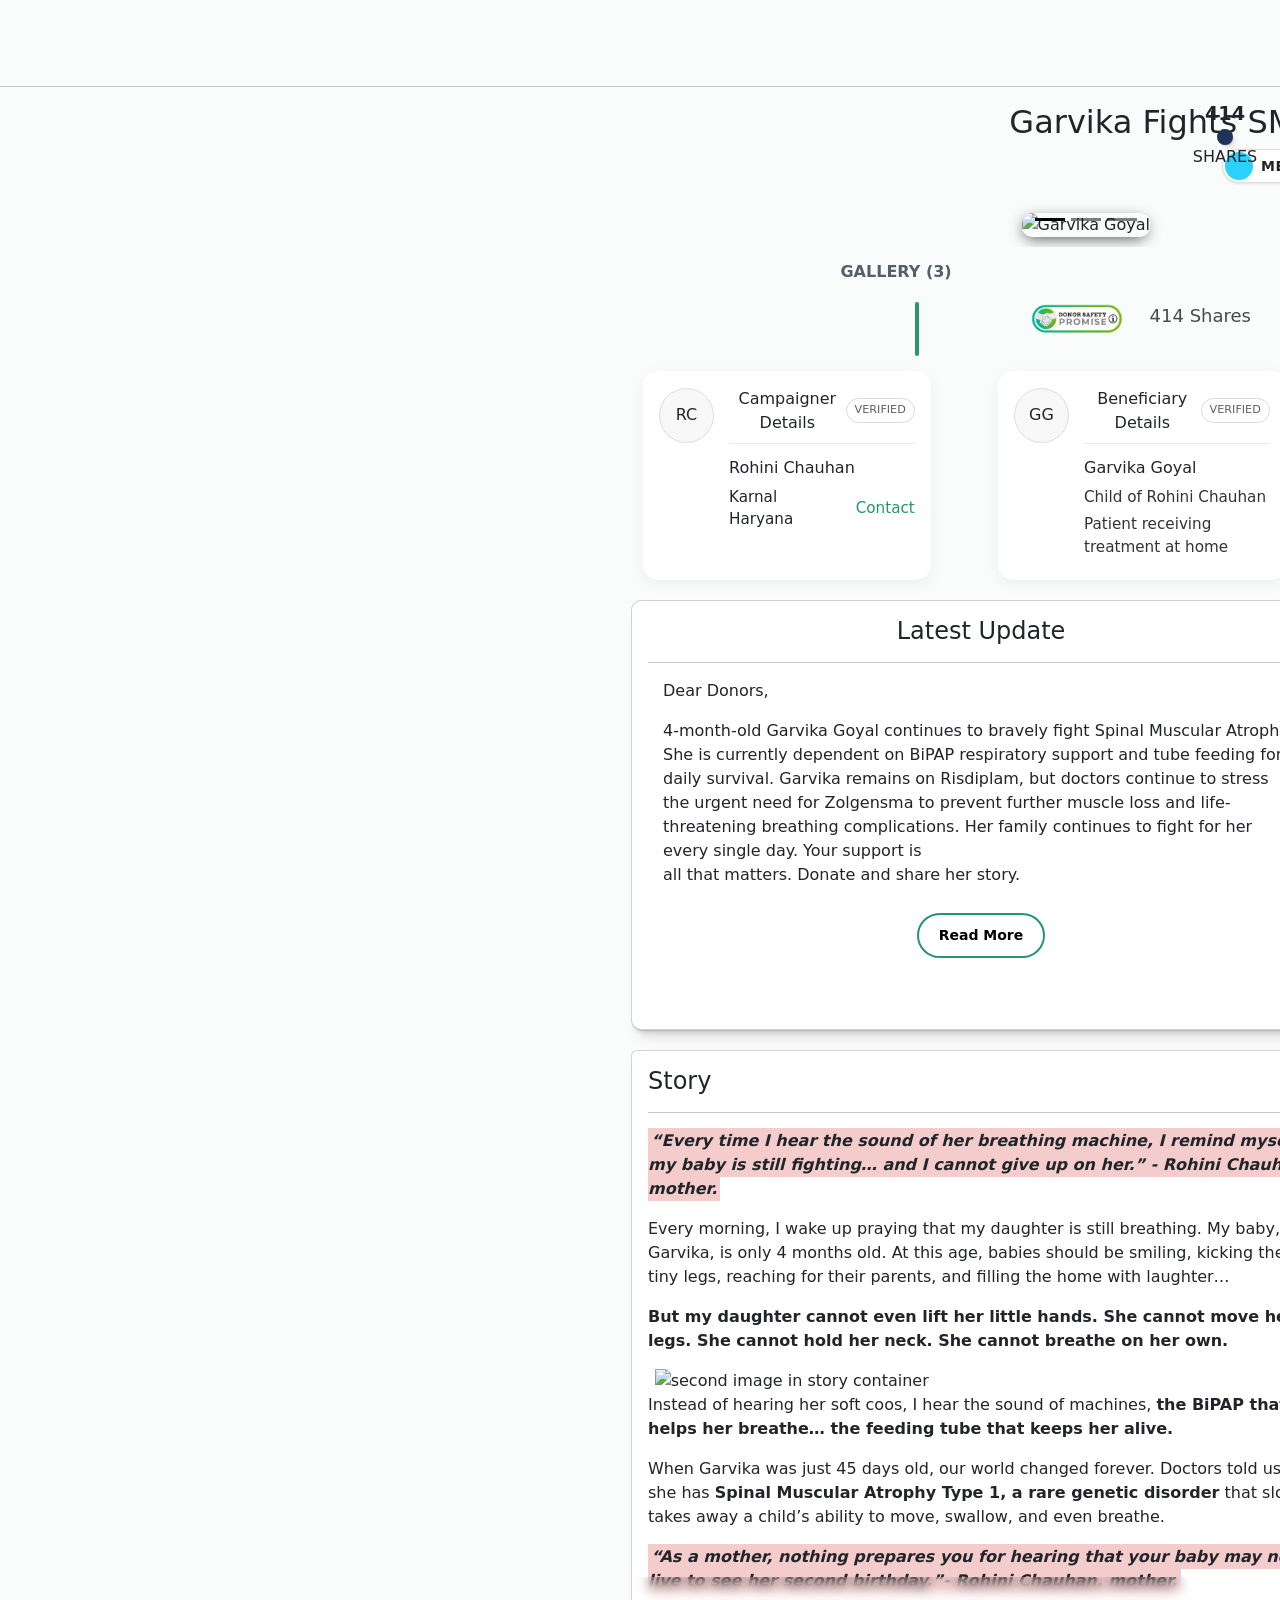
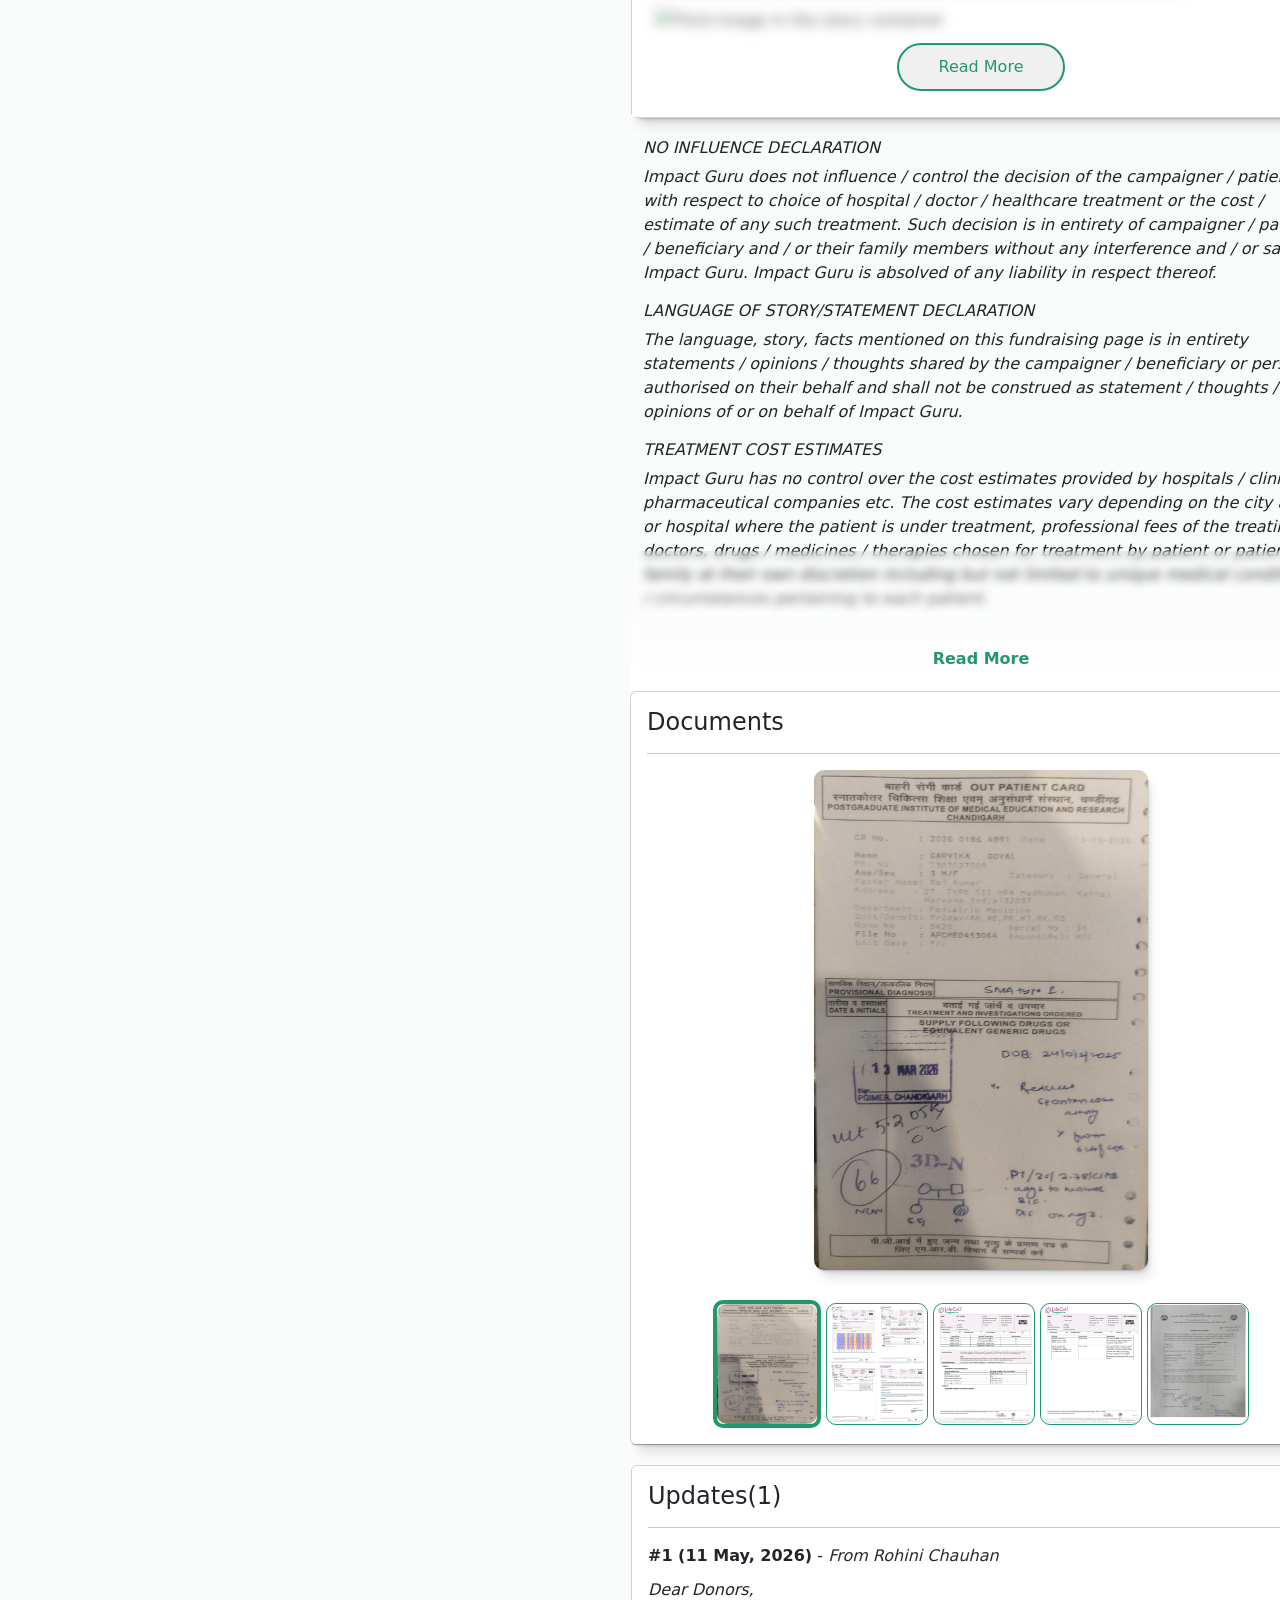
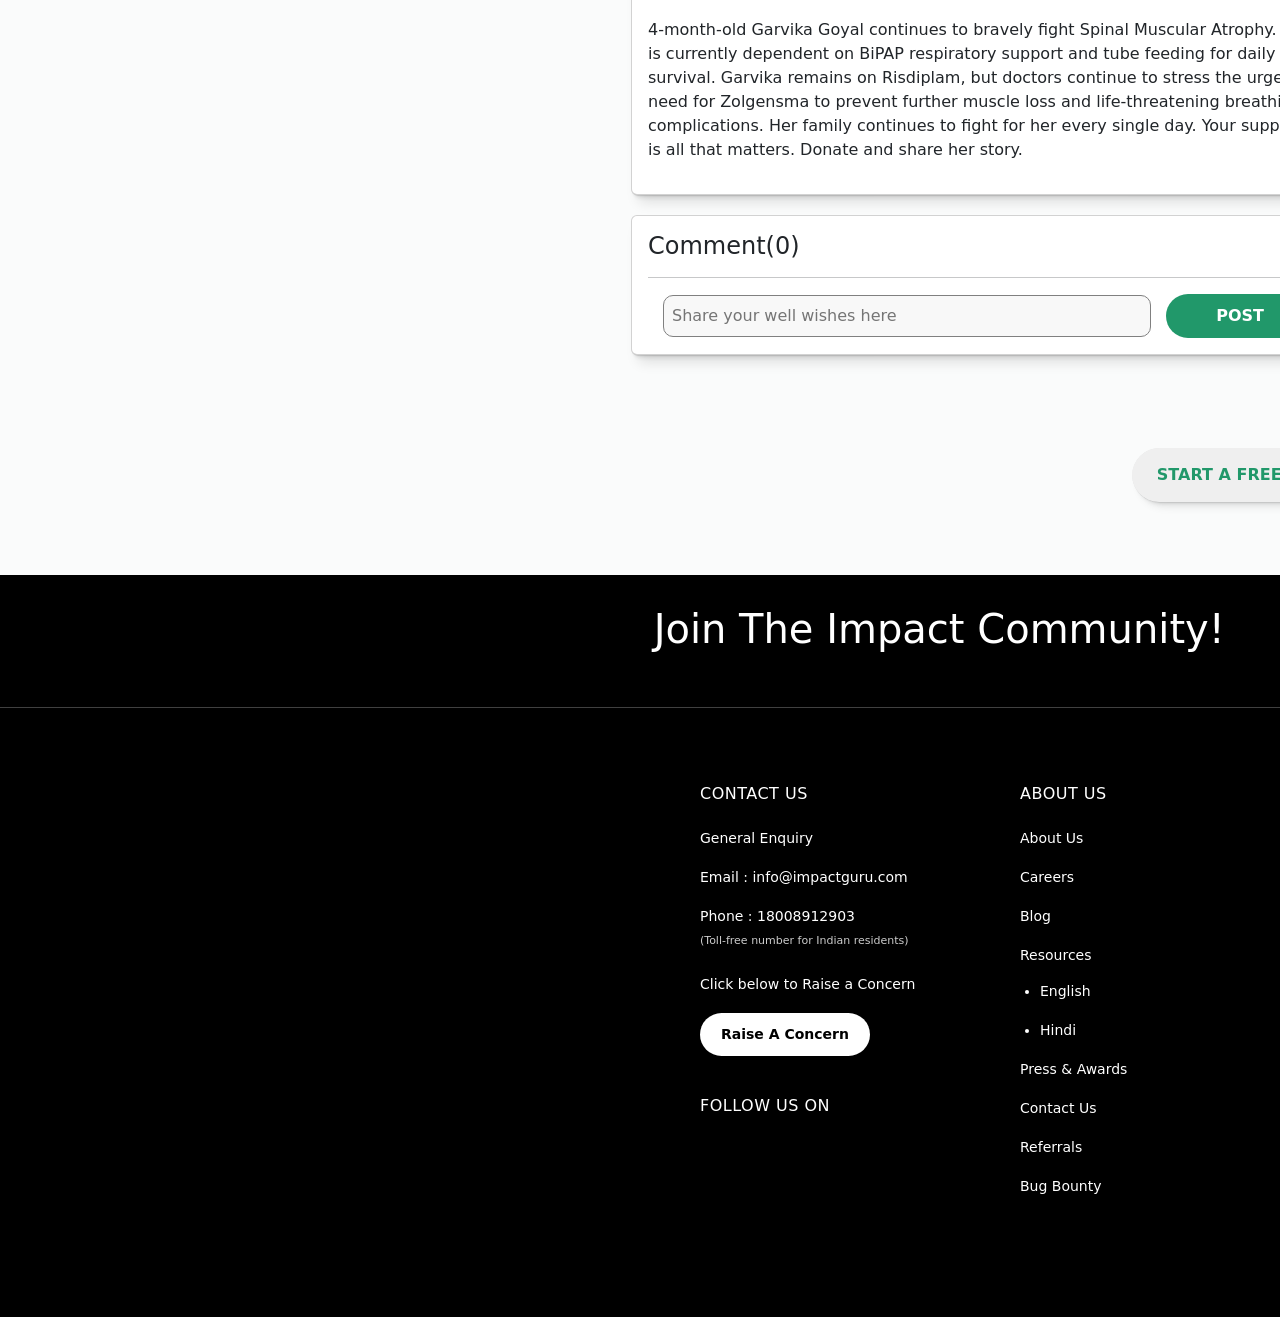
==== commit 35df5eea: "Fixed: Mobile responsiveness of the site is working!" ====
--- a/pages/index.html
+++ b/pages/index.html
@@ -102,10 +102,40 @@
             </div> -->
             <!-- left -->
             <div class="left">
-                <div id="carousel-content"></div>
+                <div class="carousel-outer-wrap">
+                    <div class="carousel-inner-wrap">
+                        <div id="carousel-content"></div>
+                    </div>
+                </div>
+
+                <div class="mob-pay-card-wrapper">
+                    <div class="card mob-pay-card">
+                        <div class="mob-payment-header">
+                            <h1>Donate via UPI</h1>
+                            <hr>
+                        </div>
+                        <div class="mob-payment-main">
+                            <button class="upi-pay-btn border btn rounded-pills">
+                                <img src="../assets/upi-icon.png" class="mob-upi-img" alt="">
+                            </button>
+
+                            <div class="mob-links">
+                                <a href="">Show UPI QR Code</a>
+                                <a href="">Claim your donation acknowledgement now!</a>
+                                <a href="">For payment done via UPI</a>
+                            </div>
+                            <div class="mob-payment-foot">
+                                <p>Donations made through this fundraiser and UPI ID will be securely deposited into
+                                    Impact Guru's bank account for the patient's treatment. This UPI ID is not
+                                    associated with
+                                    any individual's or family's personal bank account.</p>
+                            </div>
+                        </div>
+                    </div>
+                </div>
 
                 <div class="row side-by-side-cards g-1">
-                    <div class="col-sm-6 mb-3 mb-sm-0">
+                    <div class="col-sm-6 mb-3 mb-sm-0 mob-cardi">
                         <div class="card campaigner-details-card cardi">
                             <div class="card-body">
                                 <div class="header">
@@ -131,7 +161,7 @@
                         </div>
                     </div>
 
-                    <div class="col-sm-6">
+                    <div class="col-sm-6 mob-cardi">
                         <div class="card beneficiary-details-card cardi">
                             <div class="card-body">
                                 <div class="header">
@@ -155,151 +185,180 @@
                     </div>
                 </div>
 
-                <div class="update_card_wrapper">
-                    <div class="card p-0 update-card">
-                        <div class="card-body pr-0">
-                            <h4>Latest Update</h4>
-                            <hr>
-                            <div class="update_content">
-                                <p>Dear Donors,</p>
-                                <p>4-month-old Garvika Goyal continues to bravely fight Spinal Muscular Atrophy. She is
-                                    currently dependent on BiPAP respiratory support and tube feeding for daily
-                                    survival. Garvika remains on Risdiplam, but doctors continue to stress the urgent
-                                    need for Zolgensma to prevent further muscle loss and life-threatening breathing
-                                    complications. Her family continues to fight for her every single day. Your support
-                                    is <br> all that matters. Donate and share her story. </p>
-                                <div class="btn-wrapper">
-                                    <button class="btn update-read-btn read-more-btn">Read More</button>
-                                </div>
-                            </div>
-                        </div>
-                    </div>
-                </div>
-
-
-
-                <div class="story_section_wrap" id="story">
-                    <div class="story_section">
-                        <div class="card p-0 story_card">
-                            <div class="card-body  pr-0">
-                                <div class="story_content">
-                                    <h4>Story</h4>
-                                    <hr>
-                                    <p class="story-dialog"><mark><em>“Every time I hear the sound of her breathing
-                                                machine, I
-                                                remind myself my baby is still fighting… and I cannot give up on her.” -
-                                                Rohini
-                                                Chauhan, mother.</em></mark></p>
-                                    <div class="story_first_img_wrapper imgWrap">
-                                        <img src="https://cdn.impactguru.com/assets/froala_images/ig_1778569490.png"
-                                            alt="">
-                                    </div>
-                                    <p>Every morning, I wake up praying that my daughter is still breathing. My baby,
-                                        Garvika,
-                                        is only 4 months old. At this age, babies should be smiling, kicking their tiny
-                                        legs,
-                                        reaching for their parents, and filling the home with laughter…</p>
-                                    <p><b>But my daughter cannot even lift her little hands. She cannot move her legs.
-                                            She
-                                            cannot hold her neck. She cannot breathe on her own.</b></p>
-
-                                    <div class="story_second_img_wrapper imgWrap">
-                                        <img src="https://cdn.impactguru.com/assets/froala_images/ig_1778569570.png"
-                                            alt="second image in story container">
-                                    </div>
-                                    <p>Instead of hearing her soft coos, I hear the sound of machines, <b>the BiPAP that
-                                            helps
-                                            her breathe… the feeding tube that keeps her alive.</b></p>
-                                    <p>When Garvika was just 45 days old, our world changed forever. Doctors told us she
-                                        has
-                                        <b>Spinal Muscular Atrophy Type 1, a rare genetic disorder</b> that slowly takes
-                                        away a
-                                        child’s ability to move, swallow, and even breathe.
-                                    </p>
-                                    <p><b><mark><i>“As a mother, nothing prepares you for hearing that your baby may not
-                                                    live to
-                                                    see her second birthday.”- Rohini Chauhan, mother.</i></mark></b>
-                                    </p>
-
-                                    <div class="story_third_img_wrapper imgWrap">
-                                        <img src="https://cdn.impactguru.com/assets/froala_images/ig_1778569521.png"
-                                            alt="Third image in the story container">
-                                    </div>
-                                    <div class="read_more_wrapper">
-                                        <button class="read-more-btn read-more-btn1"
-                                            onclick="toggleReadMoreContainer()">Read More</button>
-                                    </div>
-                                    <div class="overlay1"></div>
-                                    <div class="hidden_part">
-                                        <br>
-                                        <p>Every single day, I watch SMA steal a little more of my daughter’s strength.
-                                            Her
-                                            sister watches her with tears in her eyes.</p>
-                                        <p>Doctors have told us there is hope… One life-saving dose of ₹9.5 crore
-                                            Zolgensma
-                                            could give my baby a chance to live and a chance to call me “Mama” someday.
+                <div class="mob-update-wrapper">
+                    <div class="update_card_wrapper">
+                        <div class="card p-0 update-card">
+                            <div class="card-body pr-0">
+                                <h4>Latest Update</h4>
+                                <hr>
+                                <div class="update_content">
+                                    <p>Dear Donors,</p>
+                                    <p>4-month-old Garvika Goyal continues to bravely fight Spinal Muscular Atrophy. She
+                                        is
+                                        currently dependent on BiPAP respiratory support and tube feeding for daily
+                                        survival. Garvika remains on Risdiplam, but doctors continue to stress the
+                                        urgent
+                                        need for Zolgensma to prevent further muscle loss and life-threatening breathing
+                                        complications. Her family continues to fight for her every single day. Your
+                                        support
+                                        is <br> all that matters. Donate and share her story. </p>
+                                    <div class="btn-wrapper">
+                                        <button class="btn update-read-btn read-more-btn">Read More</button>
+                                    </div>
+                                </div>
+                            </div>
+                        </div>
+                    </div>
+                </div>
+
+                <div class="mob-story-wrapper">
+                    <div class="story_section_wrap" id="story">
+                        <div class="story_section">
+                            <div class="card p-0 story_card">
+                                <div class="card-body  pr-0">
+                                    <div class="story_content">
+                                        <h4>Story</h4>
+                                        <hr>
+                                        <p class="story-dialog"><mark><em>“Every time I hear the sound of her breathing
+                                                    machine, I
+                                                    remind myself my baby is still fighting… and I cannot give up on
+                                                    her.” -
+                                                    Rohini
+                                                    Chauhan, mother.</em></mark></p>
+                                        <div class="story_first_img_wrapper imgWrap">
+                                            <img src="https://cdn.impactguru.com/assets/froala_images/ig_1778569490.png"
+                                                alt="">
+                                        </div>
+                                        <p>Every morning, I wake up praying that my daughter is still breathing. My
+                                            baby,
+                                            Garvika,
+                                            is only 4 months old. At this age, babies should be smiling, kicking their
+                                            tiny
+                                            legs,
+                                            reaching for their parents, and filling the home with laughter…</p>
+                                        <p><b>But my daughter cannot even lift her little hands. She cannot move her
+                                                legs.
+                                                She
+                                                cannot hold her neck. She cannot breathe on her own.</b></p>
+
+                                        <div class="story_second_img_wrapper imgWrap">
+                                            <img src="https://cdn.impactguru.com/assets/froala_images/ig_1778569570.png"
+                                                alt="second image in story container">
+                                        </div>
+                                        <p>Instead of hearing her soft coos, I hear the sound of machines, <b>the BiPAP
+                                                that
+                                                helps
+                                                her breathe… the feeding tube that keeps her alive.</b></p>
+                                        <p>When Garvika was just 45 days old, our world changed forever. Doctors told us
+                                            she
+                                            has
+                                            <b>Spinal Muscular Atrophy Type 1, a rare genetic disorder</b> that slowly
+                                            takes
+                                            away a
+                                            child’s ability to move, swallow, and even breathe.
                                         </p>
-                                        <p>My husband works as a government employee, and despite doing everything we
-                                            can, this
-                                            treatment is beyond what our family can afford.</p>
-                                        <p><mark><b><i>“As a father, nothing hurts more than watching your little girl
-                                                        struggle
-                                                        for every breath while knowing there is a treatment that could
-                                                        save
-                                                        her.” - Raj Kumar, father.</i></b></mark></p>
-
-                                        <div class="story_fourth_img_wrapper imgWrap">
-                                            <img src="https://cdn.impactguru.com/assets/froala_images/ig_1778569607.png"
-                                                alt="Fourth Image in Story Container">
-                                        </div>
-                                        <p>We ask as a family hoping to save our baby. Please help us give little
-                                            Garvika the
-                                            timely treatment she deserves.</p>
-                                        <p><b>Help Garvika live a healthy childhood!</b></p>
-
-                                        <div class="story_fifth_img_wrapper imgWrap">
-                                            <img src="https://cdn.impactguru.com/assets/froala_images/ig_1778569366.png"
-                                                alt="Fifth Image in Story Container">
-                                        </div>
-                                        <br>
-                                        <p><b><mark>How can you help her?</mark></b></p>
-                                        <p><b><mark>Donate to her treatment.</mark></b></p>
-                                        <p>By donating, you help ensure that she receives the treatment that saves her
-                                            life.</p>
-                                        <br>
-                                        <p><b><mark>Share her story with your family and friends.</mark></b></p>
-                                        <p>By sharing her story with your loved ones and friends, you will help to
-                                            amplify her
-                                            voice to those who care and are willing to donate.</p>
-                                        <span>*****</span>
-                                        <p>महज चार महीने की उम्र में, गारविका स्पाइनल मस्कुलर एट्रोफी नामक एक दुर्लभ
-                                            बीमारी से
-                                            जूझ रही है, जो दिन-प्रतिदिन उसकी मांसपेशियों को कमजोर करती जा रही है।</p>
-                                        <p>वह अपने छोटे-छोटे हाथों, पैरों को उठा नहीं सकती, यहाँ तक कि अपनी गर्दन को भी
-                                            नहीं
-                                            संभाल सकती, और अब सांस लेने के लिए BiPAP सपोर्ट पर निर्भर है।
-
-                                            ज़ोलजेन्स्मा की एक जीवनरक्षक खुराक गारविका को सांस लेने, चलने-फिरने और जीने
-                                            का मौका
-                                            दे सकती है।</p>
-                                        <p>आपका दान एक बड़ा बदलाव ला सकता है!</p>
-                                        <p>आप उसकी मदद कैसे कर सकते हैं?</p>
-                                        <p>उसके इलाज के लिए दान करें।</p>
-                                        <p>दान करके, आप यह सुनिश्चित करने में मदद करते हैं कि उसे वह इलाज मिले जो उसकी
-                                            जान
-                                            बचाएगा।</p>
-                                        <p>उसकी कहानी अपने परिवार और दोस्तों के साथ साझा करें।</p>
-                                        <p>अपने प्रियजनों और दोस्तों के साथ उसकी कहानी साझा करके, आप उसकी आवाज़ को उन
-                                            लोगों तक
-                                            पहुँचाने में मदद करेंगे जो उसकी परवाह करते हैं और दान करने को तैयार हैं।</p>
-
-                                        <p>The goal amount of the campaign may be higher than the attached estimates to
-                                            address
-                                            and aid the post-hospitalization expenses/contingencies including but not
-                                            limited to
-                                            prolonged medication, diagnostics, rehabilitation therapies, and follow-up
-                                            doctor
-                                            visits/consultations which vary from disease to disease.</p>
+                                        <p><b><mark><i>“As a mother, nothing prepares you for hearing that your baby may
+                                                        not
+                                                        live to
+                                                        see her second birthday.”- Rohini Chauhan,
+                                                        mother.</i></mark></b>
+                                        </p>
+
+                                        <div class="story_third_img_wrapper imgWrap">
+                                            <img src="https://cdn.impactguru.com/assets/froala_images/ig_1778569521.png"
+                                                alt="Third image in the story container">
+                                        </div>
+                                        <div class="read_more_wrapper">
+                                            <button class="read-more-btn read-more-btn1"
+                                                onclick="toggleReadMoreContainer()">Read More</button>
+                                        </div>
+                                        <div class="overlay1"></div>
+                                        <div class="hidden_part">
+                                            <br>
+                                            <p>Every single day, I watch SMA steal a little more of my daughter’s
+                                                strength.
+                                                Her
+                                                sister watches her with tears in her eyes.</p>
+                                            <p>Doctors have told us there is hope… One life-saving dose of ₹9.5 crore
+                                                Zolgensma
+                                                could give my baby a chance to live and a chance to call me “Mama”
+                                                someday.
+                                            </p>
+                                            <p>My husband works as a government employee, and despite doing everything
+                                                we
+                                                can, this
+                                                treatment is beyond what our family can afford.</p>
+                                            <p><mark><b><i>“As a father, nothing hurts more than watching your little
+                                                            girl
+                                                            struggle
+                                                            for every breath while knowing there is a treatment that
+                                                            could
+                                                            save
+                                                            her.” - Raj Kumar, father.</i></b></mark></p>
+
+                                            <div class="story_fourth_img_wrapper imgWrap">
+                                                <img src="https://cdn.impactguru.com/assets/froala_images/ig_1778569607.png"
+                                                    alt="Fourth Image in Story Container">
+                                            </div>
+                                            <p>We ask as a family hoping to save our baby. Please help us give little
+                                                Garvika the
+                                                timely treatment she deserves.</p>
+                                            <p><b>Help Garvika live a healthy childhood!</b></p>
+
+                                            <div class="story_fifth_img_wrapper imgWrap">
+                                                <img src="https://cdn.impactguru.com/assets/froala_images/ig_1778569366.png"
+                                                    alt="Fifth Image in Story Container">
+                                            </div>
+                                            <br>
+                                            <p><b><mark>How can you help her?</mark></b></p>
+                                            <p><b><mark>Donate to her treatment.</mark></b></p>
+                                            <p>By donating, you help ensure that she receives the treatment that saves
+                                                her
+                                                life.</p>
+                                            <br>
+                                            <p><b><mark>Share her story with your family and friends.</mark></b></p>
+                                            <p>By sharing her story with your loved ones and friends, you will help to
+                                                amplify her
+                                                voice to those who care and are willing to donate.</p>
+                                            <span>*****</span>
+                                            <p>महज चार महीने की उम्र में, गारविका स्पाइनल मस्कुलर एट्रोफी नामक एक दुर्लभ
+                                                बीमारी से
+                                                जूझ रही है, जो दिन-प्रतिदिन उसकी मांसपेशियों को कमजोर करती जा रही है।
+                                            </p>
+                                            <p>वह अपने छोटे-छोटे हाथों, पैरों को उठा नहीं सकती, यहाँ तक कि अपनी गर्दन को
+                                                भी
+                                                नहीं
+                                                संभाल सकती, और अब सांस लेने के लिए BiPAP सपोर्ट पर निर्भर है।
+
+                                                ज़ोलजेन्स्मा की एक जीवनरक्षक खुराक गारविका को सांस लेने, चलने-फिरने और
+                                                जीने
+                                                का मौका
+                                                दे सकती है।</p>
+                                            <p>आपका दान एक बड़ा बदलाव ला सकता है!</p>
+                                            <p>आप उसकी मदद कैसे कर सकते हैं?</p>
+                                            <p>उसके इलाज के लिए दान करें।</p>
+                                            <p>दान करके, आप यह सुनिश्चित करने में मदद करते हैं कि उसे वह इलाज मिले जो
+                                                उसकी
+                                                जान
+                                                बचाएगा।</p>
+                                            <p>उसकी कहानी अपने परिवार और दोस्तों के साथ साझा करें।</p>
+                                            <p>अपने प्रियजनों और दोस्तों के साथ उसकी कहानी साझा करके, आप उसकी आवाज़ को
+                                                उन
+                                                लोगों तक
+                                                पहुँचाने में मदद करेंगे जो उसकी परवाह करते हैं और दान करने को तैयार हैं।
+                                            </p>
+
+                                            <p>The goal amount of the campaign may be higher than the attached estimates
+                                                to
+                                                address
+                                                and aid the post-hospitalization expenses/contingencies including but
+                                                not
+                                                limited to
+                                                prolonged medication, diagnostics, rehabilitation therapies, and
+                                                follow-up
+                                                doctor
+                                                visits/consultations which vary from disease to disease.</p>
+                                        </div>
                                     </div>
                                 </div>
                             </div>
@@ -372,85 +431,95 @@
                     </div>
                 </div>
 
-
-                <div class="documents">
-                    <div class="card">
-                        <div class="card-body docs_card">
-                            <div class="heading_wrapper">
-                                <h4>Documents</h4>
+                <div class="mob-docs-wrapper">
+                    <div class="documents">
+                        <div class="card">
+                            <div class="card-body docs_card">
+                                <div class="heading_wrapper">
+                                    <h4>Documents</h4>
+                                    <hr>
+                                </div>
+
+                                <div class="docs_imgs_wrapper">
+                                    <div class="docs_imgs_container">
+                                        <img src="../assets/estimate_letter" alt="" class="docs_img doc_img1 active">
+                                        <img src="../assets/medical_report" alt="" class="docs_img doc_img2 not_active">
+                                        <img src="../assets/medical_report_2" alt=""
+                                            class="docs_img doc_img3 not_active">
+                                        <img src="../assets/medical_report_3" alt=""
+                                            class="docs_img doc_img4 not_active">
+                                        <img src="../assets/estimate_letter_2   " alt=""
+                                            class="docs_img doc_img5 not_active">
+                                    </div>
+                                </div>
+
+                                <div class="img_selection_wrapper">
+                                    <div class="doc_img_buttons">
+                                        <button class="doc_img_selectors doc_btn1 active_btn" data-img="1">
+                                            <img src="../assets/estimate_letter" alt="" class="docs_img_btn1 doc_img ">
+                                        </button>
+                                        <button class="doc_img_selectors doc_btn2 inactive_btn" data-img="2">
+                                            <img src="../assets/medical_report" alt="" class="docs_img_btn2 doc_img ">
+                                        </button>
+                                        <button class="doc_img_selectors doc_btn3 inactive_btn" data-img="3">
+                                            <img src="../assets/medical_report_2" alt="" class="docs_img_btn3 doc_img ">
+                                        </button>
+                                        <button class="doc_img_selectors doc_btn4 inactive_btn" data-img="4">
+                                            <img src="../assets/medical_report_3" alt="" class="docs_img_btn4 doc_img ">
+                                        </button>
+                                        <button class="doc_img_selectors doc_btn5 inactive_btn" data-img="5">
+                                            <img src="../assets/estimate_letter_2   " alt=""
+                                                class="docs_img_btn5 doc_img ">
+                                        </button>
+                                    </div>
+                                </div>
+                            </div>
+                        </div>
+                    </div>
+                </div>
+
+                <div class="mob-updates-wrapper">
+                    <div class="updates" id="update-container">
+                        <div class="card update-content-card">
+                            <div class="card-body">
+                                <h4>Updates(1)</h4>
                                 <hr>
-                            </div>
-
-                            <div class="docs_imgs_wrapper">
-                                <div class="docs_imgs_container">
-                                    <img src="../assets/estimate_letter" alt="" class="docs_img doc_img1 active">
-                                    <img src="../assets/medical_report" alt="" class="docs_img doc_img2 not_active">
-                                    <img src="../assets/medical_report_2" alt="" class="docs_img doc_img3 not_active">
-                                    <img src="../assets/medical_report_3" alt="" class="docs_img doc_img4 not_active">
-                                    <img src="../assets/estimate_letter_2   " alt=""
-                                        class="docs_img doc_img5 not_active">
-                                </div>
-                            </div>
-
-                            <div class="img_selection_wrapper">
-                                <div class="doc_img_buttons">
-                                    <button class="doc_img_selectors doc_btn1 active_btn" data-img="1">
-                                        <img src="../assets/estimate_letter" alt="" class="docs_img_btn1 doc_img ">
-                                    </button>
-                                    <button class="doc_img_selectors doc_btn2 inactive_btn" data-img="2">
-                                        <img src="../assets/medical_report" alt="" class="docs_img_btn2 doc_img ">
-                                    </button>
-                                    <button class="doc_img_selectors doc_btn3 inactive_btn" data-img="3">
-                                        <img src="../assets/medical_report_2" alt="" class="docs_img_btn3 doc_img ">
-                                    </button>
-                                    <button class="doc_img_selectors doc_btn4 inactive_btn" data-img="4">
-                                        <img src="../assets/medical_report_3" alt="" class="docs_img_btn4 doc_img ">
-                                    </button>
-                                    <button class="doc_img_selectors doc_btn5 inactive_btn" data-img="5">
-                                        <img src="../assets/estimate_letter_2   " alt="" class="docs_img_btn5 doc_img ">
-                                    </button>
-                                </div>
-                            </div>
-                        </div>
-                    </div>
-                </div>
-
-
-                <div class="updates" id="update-container">
-                    <div class="card update-content-card">
-                        <div class="card-body">
-                            <h4>Updates(1)</h4>
-                            <hr>
-                            <div class="updates_content_wrapper">
-                                <span><b>#1 (11 May, 2026)</b> - <span class="from_msg"><i>From Rohini
-                                            Chauhan</i></span></span>
-                                <div class="update-msg">
-                                    <p><i>Dear Donors,</i></p>
-                                    <p>4-month-old Garvika Goyal continues to bravely fight Spinal Muscular Atrophy. She
-                                        is currently dependent on BiPAP respiratory support and tube feeding for daily
-                                        survival. Garvika remains on Risdiplam, but doctors continue to stress the
-                                        urgent need for Zolgensma to prevent further muscle loss and life-threatening
-                                        breathing complications. Her family continues to fight for her every single day.
-                                        Your support is all that matters. Donate and share her story.</p>
-                                </div>
-                            </div>
-                        </div>
-                    </div>
-                </div>
-
-
-                <div class="comments" id="comments">
-                    <div class="card comments-card">
-                        <div class="card-body ">
-                            <h4>Comment(0)</h4>
-                            <hr>
-                            <div class="comment-input-wrapper">
-                                <div class="comment_profile_logo">
-                                    <span class="comment_logo"><i class="fa-solid fa-circle-user"></i></span>
-                                </div>
-                                <input type="text" name="comments" class="comment-input" id="comment"
-                                    placeholder="Share your well wishes here">
-                                <button type="submit" class="post-comment-btn">POST</button>
+                                <div class="updates_content_wrapper">
+                                    <span><b>#1 (11 May, 2026)</b> - <span class="from_msg"><i>From Rohini
+                                                Chauhan</i></span></span>
+                                    <div class="update-msg">
+                                        <p><i>Dear Donors,</i></p>
+                                        <p>4-month-old Garvika Goyal continues to bravely fight Spinal Muscular Atrophy.
+                                            She
+                                            is currently dependent on BiPAP respiratory support and tube feeding for
+                                            daily
+                                            survival. Garvika remains on Risdiplam, but doctors continue to stress the
+                                            urgent need for Zolgensma to prevent further muscle loss and
+                                            life-threatening
+                                            breathing complications. Her family continues to fight for her every single
+                                            day.
+                                            Your support is all that matters. Donate and share her story.</p>
+                                    </div>
+                                </div>
+                            </div>
+                        </div>
+                    </div>
+                </div>
+
+                <div class="mob-comments-wrapper">
+                    <div class="comments" id="comments">
+                        <div class="card comments-card">
+                            <div class="card-body ">
+                                <h4>Comment(0)</h4>
+                                <hr>
+                                <div class="comment-input-wrapper">
+                                    <div class="comment_profile_logo">
+                                        <span class="comment_logo"><i class="fa-solid fa-circle-user"></i></span>
+                                    </div>
+                                    <input type="text" name="comments" class="comment-input" id="comment"
+                                        placeholder="Share your well wishes here">
+                                    <button type="submit" class="post-comment-btn">POST</button>
+                                </div>
                             </div>
                         </div>
                     </div>
@@ -915,7 +984,6 @@
                     </div>
                 </div>
 
-
                 <div class="top_influencers">
                     <div class="card top_card">
                         <h5>Top Influencers</h5>
@@ -931,7 +999,7 @@
 
                 <div class="all_donations">
                     <div class="card p-0 all_donations_card">
-                        <div class="card-body pr-0">
+                        <div class="card-body pr-0 mob-donation-card">
                             <div class="donation_card_header">
                                 <div class="dropdown">
 
@@ -993,21 +1061,23 @@
 
                 <div class="fundraise_for_cause">
                     <div class="card fundraise_cause_card">
-                        <div class="card-body">
+                        <div class="card-body mob-fund-card">
                             <h6>Fundraisers for This Cause</h6>
                             <hr>
                             <div class="fundraiser_cause_img_wrapper">
                                 <img src="../assets/fundraiser_cause.png" alt="fundraiser for cause image">
                             </div>
                             <hr>
-                            <button class="raise_funds ">
-                                RAISE FUNDS
-                            </button>
-                        </div>
-                    </div>
-                </div>
-
-                <div class="side-by-side-btns">
+                            <div class="mob-fund-btn-wrapper">
+                                <button class="raise_funds">
+                                    RAISE FUNDS
+                                </button>
+                            </div>
+                        </div>
+                    </div>
+                </div>
+
+                <div class="side-by-side-btns mob-s2s-btn-wrap">
                     <button class="side_btn patient-btn">REFER A PATIENT</button>
                     <button class="side_btn concern-btn">RAISE A CONCERN</button>
                 </div>
@@ -1028,9 +1098,9 @@
                     </div>
                 </div>
                 <hr>
-                <div class="footer-main">
+                <div class="footer-main foot-const">
                     <div class="footer-container">
-                        <div class="footer-col">
+                        <div class="footer-col foot-const-wrapper">
                             <h3>Contact Us</h3>
                             <div class="contact-text">General Enquiry</div>
                             <div class="contact-text">Email : info@impactguru.com</div>
@@ -1051,7 +1121,90 @@
                             </div>
                         </div>
 
-                        <div class="footer-col">
+                        <div class="all-mob-collapser">
+                            <div class="only-show-mob">
+                                <div class="about-us-mob">
+                                    <button class="btn mob-collapser" type="button" data-bs-toggle="collapse"
+                                        data-bs-target="#aboutUsContent" aria-expanded="false"
+                                        aria-controls="aboutUsContent">
+                                        <h2 class="mob-collapser-heading">About us</h2>
+                                        <span><i class="fa-solid fa-angle-down"></i></span>
+                                    </button>
+                                    <div class="collapse" id="aboutUsContent">
+                                        <div class="card card-body mob-collapser-card">
+                                            <ul class="mob-collapser-ul">
+                                                <li><a href="#" class="footer-anchor">Careers</a></li>
+                                                <li><a href="#" class="footer-anchor">Blog</a></li>
+                                                <li>
+                                                    <a href="#" class="footer-anchor">Resources</a>
+                                                    <ul class="nested-list">
+                                                        <li><a href="#" class="footer-anchor">English</a></li>
+                                                        <li><a href="#" class="footer-anchor">Hindi</a></li>
+                                                    </ul>
+                                                </li>
+                                                <li><a href="#" class="footer-anchor">Press & Awards</a></li>
+                                                <li><a href="#" class="footer-anchor">Contact Us</a></li>
+                                                <li><a href="#" class="footer-anchor">Referrals</a></li>
+                                                <li><a href="#" class="footer-anchor">Bug Bounty</a></li>
+                                            </ul>
+                                        </div>
+                                    </div>
+                                </div>
+                            </div>
+                            <div class="only-show-mob">
+                                <div class="learn-mob">
+                                    <button class="btn mob-collapser" type="button" data-bs-toggle="collapse"
+                                        data-bs-target="#learnCollapseContent" aria-expanded="false"
+                                        aria-controls="learnCollapseContent">
+                                        <h2 class="mob-collapser-heading">Learn</h2>
+                                        <span><i class="fa-solid fa-angle-down"></i></span>
+                                    </button>
+                                    <div class="collapse" id="learnCollapseContent">
+                                        <div class="card card-body mob-collapser-card">
+                                            <ul class="mob-collapser-ul">
+                                                <li><a href="#" class="footer-anchor">What is Crowdfunding?</a></li>
+                                                <li><a href="#" class="footer-anchor">Fundraising Ideas</a></li>
+                                                <li><a href="#" class="footer-anchor">Fundraising Tips</a></li>
+                                                <li><a href="#" class="footer-anchor">Frequently Asked Questions</a>
+                                                </li>
+                                                <li><a href="#" class="footer-anchor">Pricing & Fees</a></li>
+                                                <li><a href="#" class="footer-anchor">Trust & Safety</a></li>
+                                                <li><a href="#" class="footer-anchor">Find Hospital List</a></li>
+                                                <li><a href="#" class="footer-anchor">Disease Cost Calculator</a></li>
+                                                <li><a href="#" class="footer-anchor">Patient Care Guides</a></li>
+                                                <li><a href="#" class="footer-anchor">Health Insurance Plans</a></li>
+                                                <li><a href="#" class="footer-anchor">Health Insurance Compare</a></li>
+                                            </ul>
+                                        </div>
+                                    </div>
+                                </div>
+                            </div>
+                            <div class="only-show-mob">
+                                <div class="about-us-mob">
+                                    <button class="btn mob-collapser" type="button" data-bs-toggle="collapse"
+                                        data-bs-target="#topCatCollapseContent" aria-expanded="false"
+                                        aria-controls="topCatCollapseContent">
+                                        <h2 class="mob-collapser-heading">Top Categories</h2>
+                                        <span><i class="fa-solid fa-angle-down"></i></span>
+                                    </button>
+                                    <div class="collapse" id="topCatCollapseContent">
+                                        <div class="card card-body mob-collapser-card">
+                                            <ul class="mob-collapser-ul">
+                                                <li><a href="#" class="footer-anchor">Medical Crowdfunding</a></li>
+                                                <li><a href="#" class="footer-anchor">Transplant Crowdfunding</a></li>
+                                                <li><a href="#" class="footer-anchor">Cancer Crowdfunding</a></li>
+                                                <li><a href="#" class="footer-anchor">Child Health Crowdfunding</a></li>
+                                                <li><a href="#" class="footer-anchor">NGO Crowdfunding</a></li>
+                                                <li><a href="#" class="footer-anchor">Education Crowdfunding</a></li>
+                                                <li><a href="#" class="footer-anchor">Emergency Crowdfunding</a></li>
+                                            </ul>
+                                        </div>
+                                    </div>
+                                </div>
+                            </div>
+                        </div>
+
+                        <div class="footer-col hider">
                             <h3>About Us</h3>
                             <ul>
                                 <li><a href="#" class="footer-anchor">About Us</a></li>
@@ -1071,7 +1224,9 @@
                             </ul>
                         </div>
 
-                        <div class="footer-col">
+
+
+                        <div class="footer-col hider">
                             <h3>Learn</h3>
                             <ul>
                                 <li><a href="#" class="footer-anchor">What is Crowdfunding?</a></li>
@@ -1088,7 +1243,7 @@
                             </ul>
                         </div>
 
-                        <div class="footer-col">
+                        <div class="footer-col hider">
                             <h3>Top Categories</h3>
                             <ul>
                                 <li><a href="#" class="footer-anchor">Medical Crowdfunding</a></li>
--- a/styling/page_styling/style.css
+++ b/styling/page_styling/style.css
@@ -2419,7 +2419,23 @@
   display: none;
 }
 
+.only-show-mob {
+  display: none;
+}
+
+.mob-pay-card{
+  display: none;
+}
+
 @media (max-width: 1400px) {
+  .nav-wrapper {
+    width: 200%;
+  }
+
+  .footing-wrapper {
+    width: 200%;
+  }
+
   .header-content-wrapper {
     display: none;
   }
@@ -2430,6 +2446,13 @@
 
   .real-badge {
     display: none;
+  }
+
+  .carousel-outer-wrap {
+    display: flex;
+    align-items: center;
+    justify-content: right;
+    margin-right: 20px;
   }
 
   .division {
@@ -2456,7 +2479,179 @@
     justify-content: center;
   }
 
-}
+  
+
+}
+
+/* * {
+    outline: 1px solid red;
+} */
+
+@media (max-width: 1000px) {
+  .money-details, .hero-dialog, .payment_options{
+    display: none;
+  }
+  .mob-pay-card-wrapper{
+    display: flex;
+    justify-content: center;
+    align-items: center;
+    margin-left: 20px;
+  }
+
+  .mob-cardi{
+    display: flex;
+    align-items: center;
+    justify-content: center;
+  }
+
+  .mob-pay-card{
+    display: block;
+    width: 600px;
+    height: auto;
+    padding: 20px;
+    margin: 20px;
+  }
+
+  .mob-payment-main{
+    text-align: center;
+  }
+
+  .upi-pay-btn{
+    padding-left: 150px;
+    padding-right: 150px;
+    padding-top: 0;
+    padding-bottom: 0;
+  }
+
+  .mob-upi-img{
+    width: 60px;
+    height: auto;
+  }
+
+  .mob-links{
+    display: grid;
+    flex-direction: column;
+    align-items: center;
+    row-gap: 10px;
+    margin: 10px;
+  }
+
+  .mob-links a{
+    color: #198754;
+    text-decoration: underline;
+  }
+
+  .mob-payment-foot p{
+    font-size: .8rem;
+  }
+
+  .mob-update-wrapper{
+    display: flex;
+    align-items: center;
+    justify-content: right;
+    margin-left: 20px;
+  }
+
+  .mob-story-wrapper{
+    display: flex;
+    align-items: center;
+    justify-content: center;
+    margin-left: 20px;
+  }
+  
+  .mob-docs-wrapper{
+    display: flex;
+    align-items: center;
+    justify-content: center;
+    margin-left: 20px;
+  }
+  
+  .mob-updates-wrapper{
+    display: flex;
+    align-items: center;
+    justify-content: center;
+    margin-left: 20px;
+  }
+  
+  .mob-comments-wrapper{
+    display: flex;
+    align-items: center;
+    justify-content: center;
+    margin-left: 20px;
+  }
+
+  .top_influencers{
+    display: flex;
+    align-items: center;
+    justify-content: center;
+    margin-left: 20px;
+  }
+
+  .top_card{
+    width: 90%;
+    display: flex;
+    align-items: center;
+    justify-content: center;
+  }
+  
+  .all_donations{
+    display: flex;
+    align-items: center;
+    justify-content: center;
+    margin-left: 20px;
+    border: none;
+    box-shadow: none;
+    outline: none;
+  }
+
+  .all_donations_card{
+    width: 90%;
+    display: flex;
+    align-items: center;
+    justify-content: center;
+  }
+
+  .mob-donation-card{
+    width: 100%;
+  }
+
+  .fundraise_for_cause{
+    display: flex;
+    align-items: center;
+    justify-content: center;
+    margin-left: 20px;
+    border: none;
+    box-shadow: none;
+    outline: none;
+  }
+
+  .fundraise_cause_card{
+    width: 90%;
+    display: flex;
+    align-items: center;
+    justify-content: center;
+  }
+
+  .mob-fund-card{
+    width: 100%;
+    text-align: center;
+  }
+
+  .mob-fund-card hr{
+    width: 100%;
+  }
+
+  .mob-fund-btn-wrapper{
+    display: flex;
+    align-items: center;
+    justify-content: center;
+  }
+
+  .mob-s2s-btn-wrap{
+    padding: 20px;
+  }
+}
+
 
 @media (max-width: 768px) {
   .division {
@@ -2465,36 +2660,103 @@
     padding: 0 12px;
   }
 
-  .left{
+  .left {
     width: 100%;
   }
-  
-  .right{
+
+  .right {
     overflow: auto;
   }
 
-  .footer-head{
+  .footer-head {
     display: block;
   }
-  
-  .footing-header{
+
+  .footing-header {
     width: 768px;
   }
-  
+
   /* .right{
     width: 100%;
   } */
-}
-
-
-
-
-@media (max-width: 1400px) {
-  .nav-wrapper {
-    width: 200%;
-  }
-
-  .footing-wrapper{
-    width: 200%;
+
+  .foot-const {
+    display: flex;
+    align-items: center;
+    justify-content: center;
+  }
+
+  .foot-const-wrapper {
+    text-align: center;
+  }
+
+  .hider {
+    display: none;
+  }
+
+  .all-mob-collapser {
+    display: flex;
+    flex-direction: column;
+    justify-content: center;
+    align-items: center;
+  }
+
+  .only-show-mob {
+    width: 100%;
+    max-width: 600px;
+    margin: 0 auto;
+    display: flex;
+    align-items: center;
+    justify-content: center;
+  }
+
+  .footer-container {
+    display: flex;
+    align-items: center;
+    justify-content: center;
+  }
+
+  .mob-collapser {
+    background: transparent;
+    color: white;
+    display: flex;
+    align-items: center;
+    justify-content: center;
+    gap: clamp(32rem, 4vw, 64rem);
+    width: 700px;
+  }
+
+  .hero {
+    display: flex;
+    align-items: center;
+    justify-content: left;
+  }
+
+  .mob-collapser-heading {
+    font-size: .9rem;
+    text-wrap-mode: nowrap;
+  }
+
+  .mob-collapser-card {
+    background-color: black;
+    width: 100%;
+    max-width: 600px;
+  }
+
+  .mob-collapser {
+    box-shadow: none;
+    outline: none;
+    border: none;
+  }
+
+  .mob-collapser:focus-within {
+    box-shadow: none;
+    outline: none;
+    border: none;
+  }
+
+  .footer-anchor {
+    color: white;
+    list-style-type: none;
   }
 }
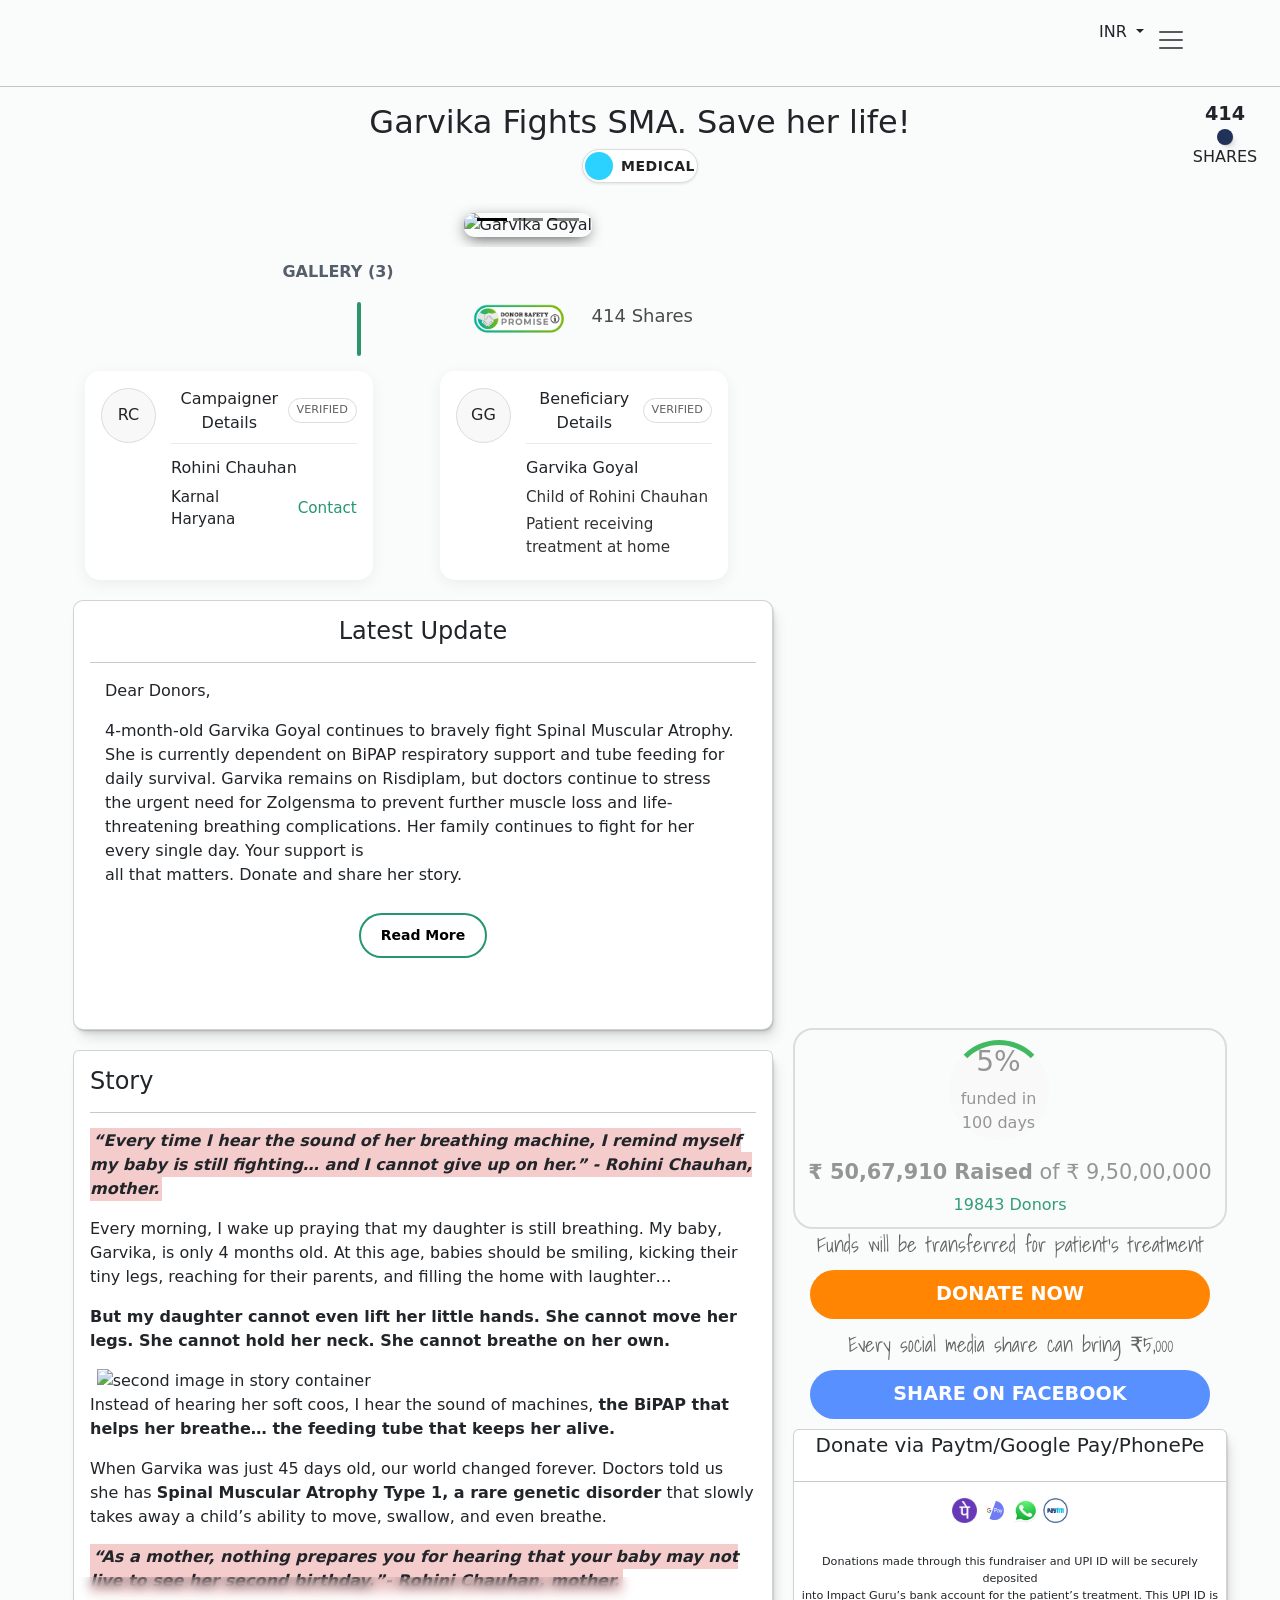
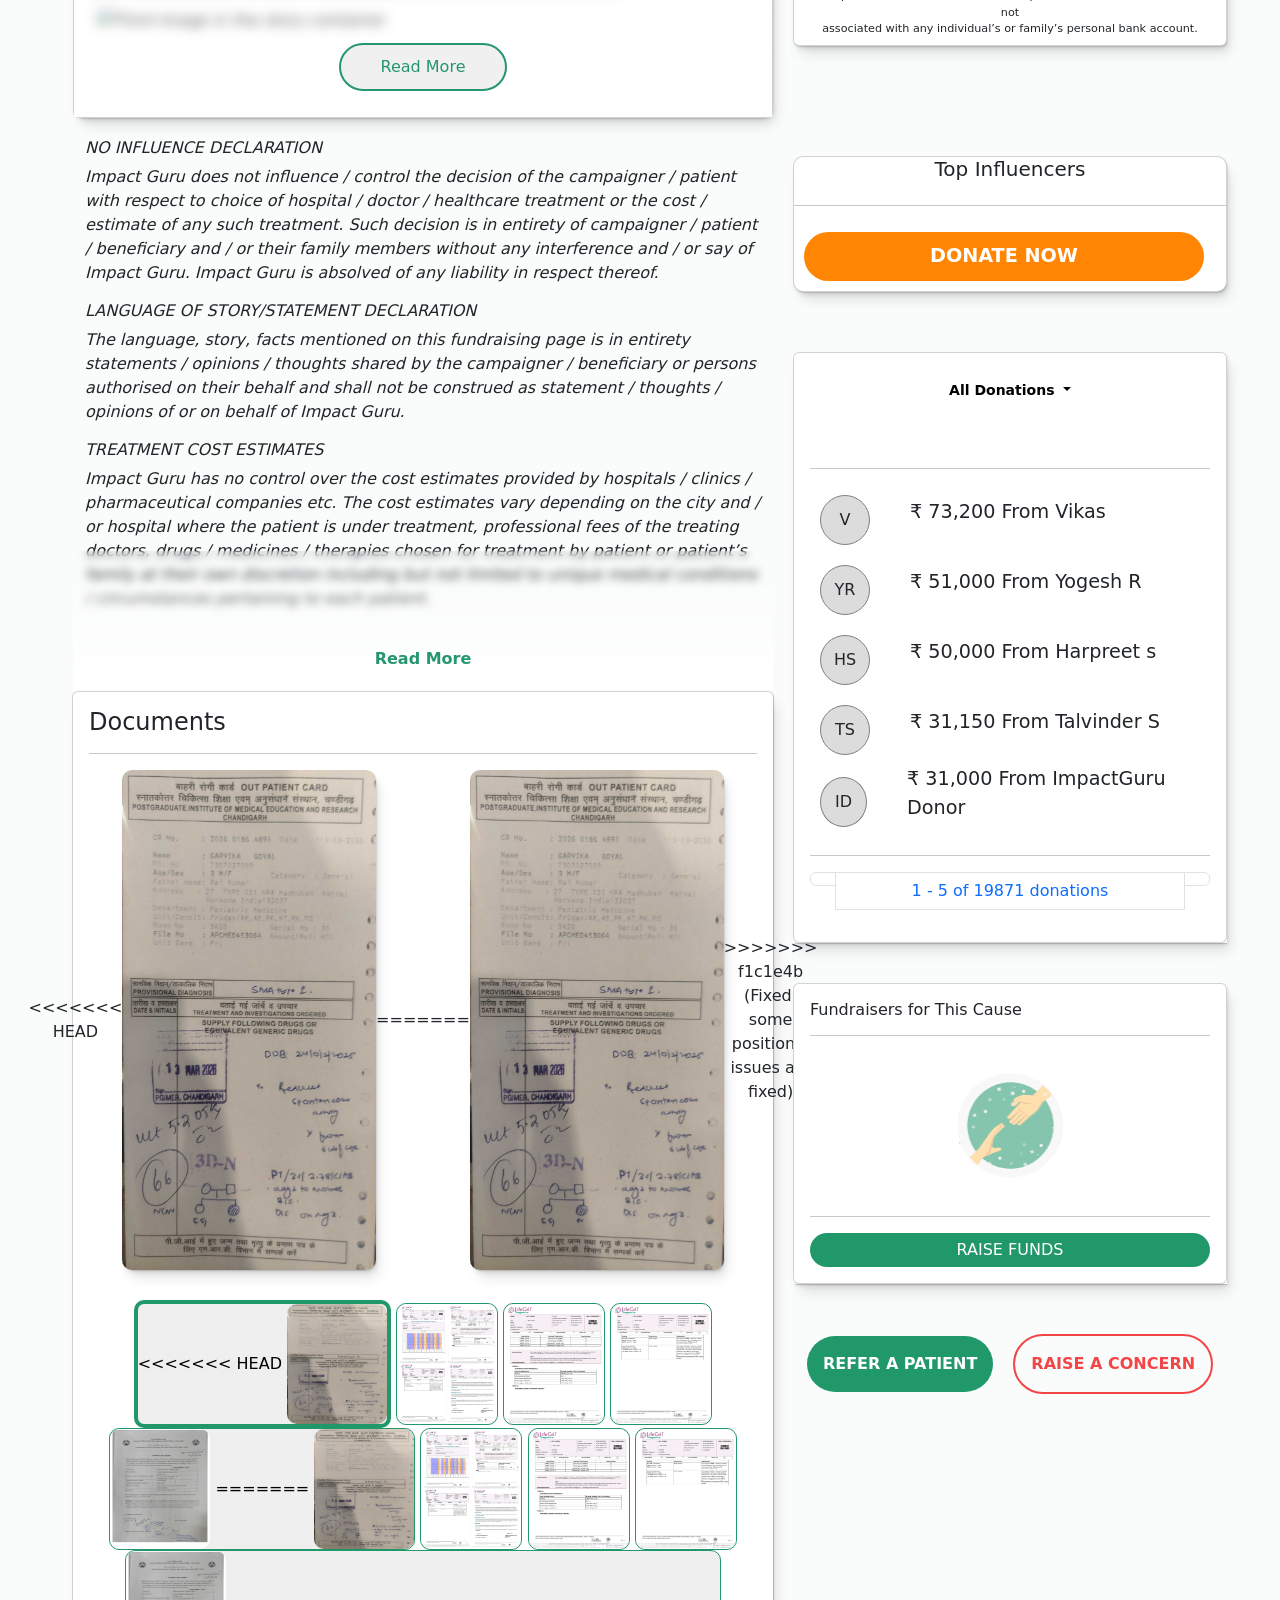
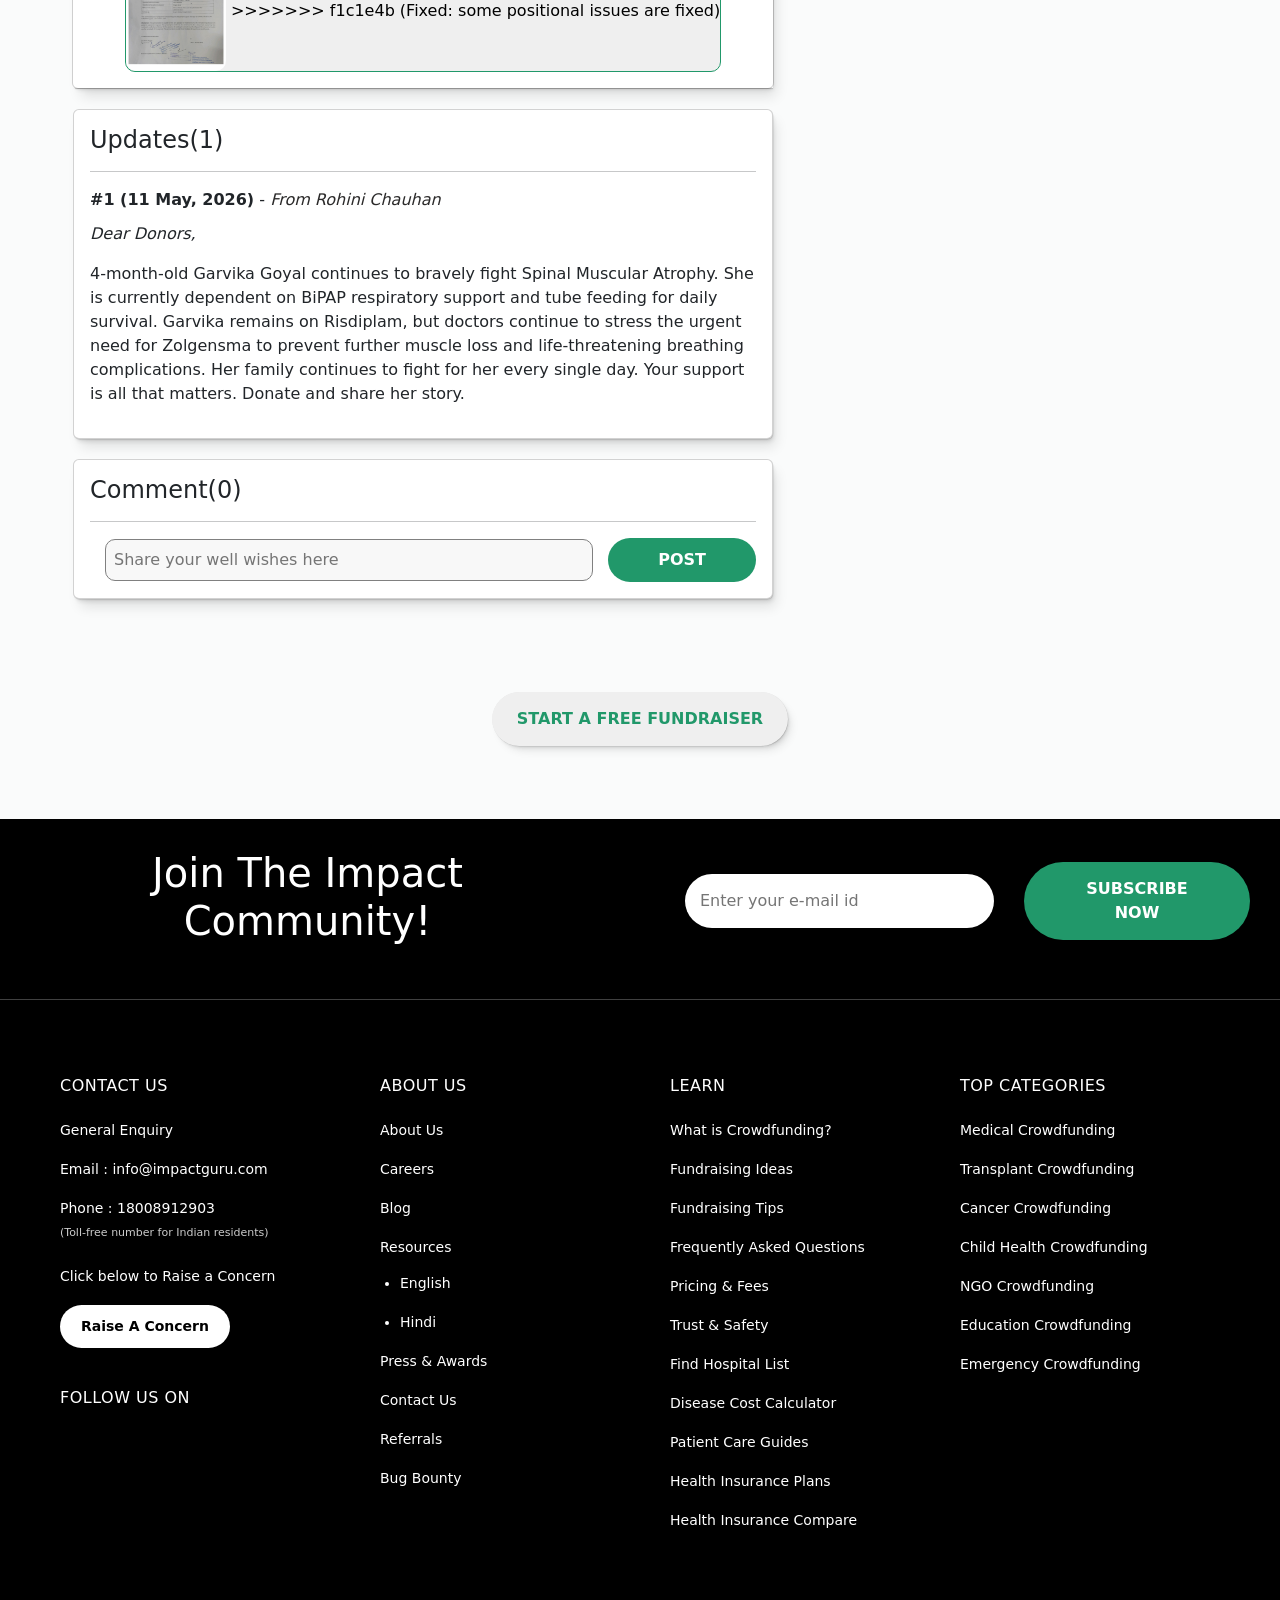
==== commit 32b64d49: "Fixed: some positional issues are fixed" ====
--- a/pages/index.html
+++ b/pages/index.html
@@ -10,6 +10,7 @@
     <link href="https://cdn.jsdelivr.net/npm/bootstrap@5.3.8/dist/css/bootstrap.min.css" rel="stylesheet"
         integrity="sha384-sRIl4kxILFvY47J16cr9ZwB07vP4J8+LH7qKQnuqkuIAvNWLzeN8tE5YBujZqJLB" crossorigin="anonymous">
     <link rel="stylesheet" href="../styling/page_styling/style.css">
+    <!-- <link rel="stylesheet" href="../styling/page_styling/style.css"> -->
     <title>ImpactGuru Fundraiser</title>
 </head>
 
@@ -67,7 +68,7 @@
 
     <div class="header-wrap-one">
         <div class="header-wrap-two">
-            <h2>Garvika Fights SMA. Save her life!</h2>
+            <h2 class="header-heading">Garvika Fights SMA. Save her life!</h2>
             <div class="badge-wrapper">
                 <div class="badge">
                     <div class="icon-wrapper">
@@ -80,17 +81,7 @@
     </div>
     <div class="hero container text-center">
 
-        <div class="header-content-wrapper">
-            <h2 class="heading-title">Garvika Fights SMA. Save her life!</h2>
-            <div class="real-badge-wrapper">
-                <div class="badge real-badge">
-                    <div class="icon-wrapper">
-                        <i class="fa-solid fa-briefcase-medical"></i>
-                    </div>
-                    <span class="label">MEDICAL</span>
-                </div>
-            </div>
-        </div>
+        
         <div class="container division">
 
             <!-- <div class="left">
@@ -442,6 +433,7 @@
 
                                 <div class="docs_imgs_wrapper">
                                     <div class="docs_imgs_container">
+<<<<<<< HEAD
                                         <img src="../assets/estimate_letter" alt="" class="docs_img doc_img1 active">
                                         <img src="../assets/medical_report" alt="" class="docs_img doc_img2 not_active">
                                         <img src="../assets/medical_report_2" alt=""
@@ -450,12 +442,23 @@
                                             class="docs_img doc_img4 not_active">
                                         <img src="../assets/estimate_letter_2   " alt=""
                                             class="docs_img doc_img5 not_active">
+=======
+                                        <img src="../assets/estimate_letter" alt="" class="docs_img mob-imgs-prev doc_img1 active">
+                                        <img src="../assets/medical_report" alt="" class="docs_img mob-imgs-prev doc_img2 not_active">
+                                        <img src="../assets/medical_report_2" alt=""
+                                            class="docs_img mob-imgs-prev doc_img3 not_active">
+                                        <img src="../assets/medical_report_3" alt=""
+                                            class="docs_img mob-imgs-prev doc_img4 not_active">
+                                        <img src="../assets/estimate_letter_2   " alt=""
+                                            class="docs_img mob-imgs-prev doc_img5 not_active">
+>>>>>>> f1c1e4b (Fixed: some positional issues are fixed)
                                     </div>
                                 </div>
 
                                 <div class="img_selection_wrapper">
                                     <div class="doc_img_buttons">
                                         <button class="doc_img_selectors doc_btn1 active_btn" data-img="1">
+<<<<<<< HEAD
                                             <img src="../assets/estimate_letter" alt="" class="docs_img_btn1 doc_img ">
                                         </button>
                                         <button class="doc_img_selectors doc_btn2 inactive_btn" data-img="2">
@@ -470,6 +473,22 @@
                                         <button class="doc_img_selectors doc_btn5 inactive_btn" data-img="5">
                                             <img src="../assets/estimate_letter_2   " alt=""
                                                 class="docs_img_btn5 doc_img ">
+=======
+                                            <img src="../assets/estimate_letter" alt="" class="docs_img_btn1 doc_img mob-img-btns">
+                                        </button>
+                                        <button class="doc_img_selectors doc_btn2 inactive_btn" data-img="2">
+                                            <img src="../assets/medical_report" alt="" class="docs_img_btn2 doc_img mob-img-btns">
+                                        </button>
+                                        <button class="doc_img_selectors doc_btn3 inactive_btn" data-img="3">
+                                            <img src="../assets/medical_report_2" alt="" class="docs_img_btn3 doc_img mob-img-btns">
+                                        </button>
+                                        <button class="doc_img_selectors doc_btn4 inactive_btn" data-img="4">
+                                            <img src="../assets/medical_report_3" alt="" class="docs_img_btn4 doc_img mob-img-btns">
+                                        </button>
+                                        <button class="doc_img_selectors doc_btn5 inactive_btn" data-img="5">
+                                            <img src="../assets/estimate_letter_2   " alt=""
+                                                class="docs_img_btn5 doc_img mob-img-btns">
+>>>>>>> f1c1e4b (Fixed: some positional issues are fixed)
                                         </button>
                                     </div>
                                 </div>
@@ -1123,11 +1142,19 @@
 
                         <div class="all-mob-collapser">
                             <div class="only-show-mob">
+<<<<<<< HEAD
                                 <div class="about-us-mob">
                                     <button class="btn mob-collapser" type="button" data-bs-toggle="collapse"
                                         data-bs-target="#aboutUsContent" aria-expanded="false"
                                         aria-controls="aboutUsContent">
                                         <h2 class="mob-collapser-heading">About us</h2>
+=======
+                                <div class="about-us-mob mob-collap">
+                                    <button class="btn mob-collapser" type="button" data-bs-toggle="collapse"
+                                        data-bs-target="#aboutUsContent" aria-expanded="false"
+                                        aria-controls="aboutUsContent">
+                                        <h2 class="mob-collapser-heading">About us <i class="fa-solid fa-angle-down"></i></h2>
+>>>>>>> f1c1e4b (Fixed: some positional issues are fixed)
                                         <span><i class="fa-solid fa-angle-down"></i></span>
                                     </button>
                                     <div class="collapse" id="aboutUsContent">
@@ -1152,11 +1179,19 @@
                                 </div>
                             </div>
                             <div class="only-show-mob">
+<<<<<<< HEAD
                                 <div class="learn-mob">
                                     <button class="btn mob-collapser" type="button" data-bs-toggle="collapse"
                                         data-bs-target="#learnCollapseContent" aria-expanded="false"
                                         aria-controls="learnCollapseContent">
                                         <h2 class="mob-collapser-heading">Learn</h2>
+=======
+                                <div class="learn-mob mob-collap">
+                                    <button class="btn mob-collapser" type="button" data-bs-toggle="collapse"
+                                        data-bs-target="#learnCollapseContent" aria-expanded="false"
+                                        aria-controls="learnCollapseContent">
+                                        <h2 class="mob-collapser-heading">Learn <i class="fa-solid fa-angle-down"></i></h2>
+>>>>>>> f1c1e4b (Fixed: some positional issues are fixed)
                                         <span><i class="fa-solid fa-angle-down"></i></span>
                                     </button>
                                     <div class="collapse" id="learnCollapseContent">
@@ -1180,11 +1215,19 @@
                                 </div>
                             </div>
                             <div class="only-show-mob">
+<<<<<<< HEAD
                                 <div class="about-us-mob">
                                     <button class="btn mob-collapser" type="button" data-bs-toggle="collapse"
                                         data-bs-target="#topCatCollapseContent" aria-expanded="false"
                                         aria-controls="topCatCollapseContent">
                                         <h2 class="mob-collapser-heading">Top Categories</h2>
+=======
+                                <div class="top-cat-mob mob-collap">
+                                    <button class="btn mob-collapser" type="button" data-bs-toggle="collapse"
+                                        data-bs-target="#topCatCollapseContent" aria-expanded="false"
+                                        aria-controls="topCatCollapseContent">
+                                        <h2 class="mob-collapser-heading">Top Categories <i class="fa-solid fa-angle-down"></i></h2>
+>>>>>>> f1c1e4b (Fixed: some positional issues are fixed)
                                         <span><i class="fa-solid fa-angle-down"></i></span>
                                     </button>
                                     <div class="collapse" id="topCatCollapseContent">
--- a/styling/page_styling/style.css
+++ b/styling/page_styling/style.css
@@ -2,6 +2,11 @@
   margin: 0;
   padding: 0;
   box-sizing: border-box;
+}
+
+html, body {
+  overflow-x: hidden;
+  max-width: 100%;
 }
 
 body {
@@ -2429,11 +2434,19 @@
 
 @media (max-width: 1400px) {
   .nav-wrapper {
+<<<<<<< HEAD
     width: 200%;
   }
 
   .footing-wrapper {
     width: 200%;
+=======
+    width: 100%;
+  }
+
+  .footing-wrapper {
+    width: 100%;
+>>>>>>> f1c1e4b (Fixed: some positional issues are fixed)
   }
 
   .header-content-wrapper {
@@ -2460,8 +2473,6 @@
     display: flex;
     align-items: center;
     justify-content: center;
-    margin-left: 50%;
-    margin-right: 50%;
   }
 
   .header-wrap-one {
@@ -2469,8 +2480,7 @@
     display: flex;
     align-items: center;
     justify-content: center;
-    margin-left: 50%;
-    margin-right: 50%;
+
   }
 
   .badge-wrapper {
@@ -2479,7 +2489,13 @@
     justify-content: center;
   }
 
+<<<<<<< HEAD
   
+=======
+  .disappear{
+    display: none;
+  }
+>>>>>>> f1c1e4b (Fixed: some positional issues are fixed)
 
 }
 
@@ -2495,7 +2511,11 @@
     display: flex;
     justify-content: center;
     align-items: center;
+<<<<<<< HEAD
     margin-left: 20px;
+=======
+    /* margin-left: 20px; */
+>>>>>>> f1c1e4b (Fixed: some positional issues are fixed)
   }
 
   .mob-cardi{
@@ -2506,7 +2526,11 @@
 
   .mob-pay-card{
     display: block;
+<<<<<<< HEAD
     width: 600px;
+=======
+    width: 350px;
+>>>>>>> f1c1e4b (Fixed: some positional issues are fixed)
     height: auto;
     padding: 20px;
     margin: 20px;
@@ -2517,8 +2541,13 @@
   }
 
   .upi-pay-btn{
+<<<<<<< HEAD
     padding-left: 150px;
     padding-right: 150px;
+=======
+    padding-left: 20%;
+    padding-right: 20%;
+>>>>>>> f1c1e4b (Fixed: some positional issues are fixed)
     padding-top: 0;
     padding-bottom: 0;
   }
@@ -2650,6 +2679,197 @@
   .mob-s2s-btn-wrap{
     padding: 20px;
   }
+<<<<<<< HEAD
+=======
+
+  .share_linger_btn_container{
+    display: none;
+  }
+
+  .cardi{
+    width: 100%;
+    max-width: 300px;
+  }
+
+  .side-by-side-cards{
+    display: flex;
+    align-items: center;
+    justify-content: center;
+    margin-right: 20px;
+    /* background-color: red; */
+  }
+
+  .mob-update-wrapper{
+    display: flex;
+    align-content: center;
+    justify-content: center;
+    margin-right: 20px;
+  }
+
+  .update-card{
+    width: 100%;
+    max-width: 350px;
+  }
+
+  .share_buttons{
+    display: none;
+  }
+
+  .story_card{
+    width: 100%;
+    max-width: 350px;  
+  }
+
+  .story_section{
+    width: 350px;
+  }
+
+  .story_section_wrap{
+    display: flex;
+    align-items: center;
+    justify-content: center;
+    margin-right: 30px;
+  }
+
+  .declaration{
+    display: flex;
+    align-content: center;
+    justify-content: center;
+  }
+
+  .declaration_content{
+    width: 100%;
+    max-width: 350px;
+  }
+
+  .mob-docs-wrapper{
+    display: flex;
+    align-items: center;
+    justify-content: center;
+    margin-right: 20px;
+  }
+
+  .docs_card{
+    width: 100%;
+    max-width: 350px;
+  }
+
+  .mob-imgs-prev{
+    width: 200px;
+    height: 100%;
+  }
+
+  .mob-img-btns{
+    width: 50px;
+    height: 50px;
+  }
+
+  .mob-updates-wrapper{
+    display: flex;
+    align-items: center;
+    justify-content: center;
+    margin-right: 20px;
+  }
+
+  .update-content-card{
+    width: 350px;
+    height: 100%;
+  }
+
+  .mob-comments-wrapper{
+    display: flex;
+    align-content: center;
+    justify-content: center;
+    margin-right: 20px;
+  }
+
+  .comments-card{
+    width: 350px;
+    height: 100%;
+    display: flex;
+    flex-direction:column;
+  }
+
+  .comment-input-wrapper{
+    display: flex;
+    align-items: center;
+    justify-content: center;
+    flex-direction: column;
+  }
+
+  .footer-header-input{
+    display: flex;
+    flex-direction: column;
+    align-items: center;
+    justify-content: center;
+  }
+
+  .top_influencers{
+    display: flex;
+    align-items: center;
+    justify-content: center;
+    margin-right: 20px;
+    margin-top: 20px;
+  }
+
+  .top_card{
+    width: 350px;
+    height: 100%;
+  }
+  .dialog_btn{
+    width: 200px;
+    height: auto;
+  }
+
+  .all_donations{
+    display: flex;
+    align-items: center;
+    justify-content: center;
+    margin-right: 20px;
+  }
+
+  .all_donations_card{
+    width: 350px;
+    height: auto;
+  }
+
+  .donators p{
+    font-size: 1.1rem;
+  }
+  
+  .fundraise_for_cause{
+    display: flex;
+    align-items: center;
+    justify-content: center;
+    margin-right: 20px;
+  }
+
+  .fundraise_cause_card{
+    width: 350px;
+    height: auto;
+  }
+
+  .side_btn{
+    font-size: .9rem;
+  }
+
+  .mob-payment-header h1{
+    font-size: 1.2rem;
+  }
+
+  .only-show-mob{
+    display: flex;
+    align-items: self-start;
+    justify-content: left;
+    margin-right: 20px;
+  }
+
+  .mob-collap{
+    width: 300px;
+    height: auto;
+  }
+
+>>>>>>> f1c1e4b (Fixed: some positional issues are fixed)
 }
 
 
@@ -2679,6 +2899,7 @@
   /* .right{
     width: 100%;
   } */
+<<<<<<< HEAD
 
   .foot-const {
     display: flex;
@@ -2758,5 +2979,98 @@
   .footer-anchor {
     color: white;
     list-style-type: none;
-  }
+=======
+
+  .foot-const {
+    display: flex;
+    align-items: center;
+    justify-content: center;
+  }
+
+  .foot-const-wrapper {
+    text-align: center;
+  }
+
+  .hider {
+    display: none;
+  }
+
+  .all-mob-collapser {
+    display: flex;
+    flex-direction: column;
+    justify-content: center;
+    align-items: center;
+  }
+
+  .only-show-mob {
+    width: 100%;
+    max-width: 600px;
+    margin: 0 auto;
+    display: flex;
+    align-items: center;
+    justify-content: center;
+  }
+
+  .footer-container {
+    display: flex;
+    align-items: center;
+    justify-content: center;
+  }
+
+  .mob-collapser {
+    background: transparent;
+    color: white;
+    display: flex;
+    align-items: center;
+    justify-content: center;
+    gap: clamp(32rem, 4vw, 64rem);
+    width: 700px;
+  }
+
+  .hero {
+    display: flex;
+    align-items: center;
+    justify-content: left;
+  }
+
+  .mob-collapser-heading {
+    font-size: .9rem;
+    text-wrap-mode: nowrap;
+  }
+
+  .mob-collapser-card {
+    background-color: black;
+    width: 100%;
+    max-width: 600px;
+  }
+
+  .mob-collapser {
+    box-shadow: none;
+    outline: none;
+    border: none;
+  }
+
+  .mob-collapser:focus-within {
+    box-shadow: none;
+    outline: none;
+    border: none;
+  }
+
+  .footer-anchor {
+    color: white;
+    list-style-type: none;
+  }
+}
+
+@media (max-width: 1000px) {
+  .header-heading{
+    font-size: 1.2rem;
+  }
+
+  .label {
+    font-size: .7rem;
+>>>>>>> f1c1e4b (Fixed: some positional issues are fixed)
+  }
+
+
 }
--- a/styling/page_styling/style.css
+++ b/styling/page_styling/style.css
@@ -2,6 +2,11 @@
   margin: 0;
   padding: 0;
   box-sizing: border-box;
+}
+
+html, body {
+  overflow-x: hidden;
+  max-width: 100%;
 }
 
 body {
@@ -2429,11 +2434,19 @@
 
 @media (max-width: 1400px) {
   .nav-wrapper {
+<<<<<<< HEAD
     width: 200%;
   }
 
   .footing-wrapper {
     width: 200%;
+=======
+    width: 100%;
+  }
+
+  .footing-wrapper {
+    width: 100%;
+>>>>>>> f1c1e4b (Fixed: some positional issues are fixed)
   }
 
   .header-content-wrapper {
@@ -2460,8 +2473,6 @@
     display: flex;
     align-items: center;
     justify-content: center;
-    margin-left: 50%;
-    margin-right: 50%;
   }
 
   .header-wrap-one {
@@ -2469,8 +2480,7 @@
     display: flex;
     align-items: center;
     justify-content: center;
-    margin-left: 50%;
-    margin-right: 50%;
+
   }
 
   .badge-wrapper {
@@ -2479,7 +2489,13 @@
     justify-content: center;
   }
 
+<<<<<<< HEAD
   
+=======
+  .disappear{
+    display: none;
+  }
+>>>>>>> f1c1e4b (Fixed: some positional issues are fixed)
 
 }
 
@@ -2495,7 +2511,11 @@
     display: flex;
     justify-content: center;
     align-items: center;
+<<<<<<< HEAD
     margin-left: 20px;
+=======
+    /* margin-left: 20px; */
+>>>>>>> f1c1e4b (Fixed: some positional issues are fixed)
   }
 
   .mob-cardi{
@@ -2506,7 +2526,11 @@
 
   .mob-pay-card{
     display: block;
+<<<<<<< HEAD
     width: 600px;
+=======
+    width: 350px;
+>>>>>>> f1c1e4b (Fixed: some positional issues are fixed)
     height: auto;
     padding: 20px;
     margin: 20px;
@@ -2517,8 +2541,13 @@
   }
 
   .upi-pay-btn{
+<<<<<<< HEAD
     padding-left: 150px;
     padding-right: 150px;
+=======
+    padding-left: 20%;
+    padding-right: 20%;
+>>>>>>> f1c1e4b (Fixed: some positional issues are fixed)
     padding-top: 0;
     padding-bottom: 0;
   }
@@ -2650,6 +2679,197 @@
   .mob-s2s-btn-wrap{
     padding: 20px;
   }
+<<<<<<< HEAD
+=======
+
+  .share_linger_btn_container{
+    display: none;
+  }
+
+  .cardi{
+    width: 100%;
+    max-width: 300px;
+  }
+
+  .side-by-side-cards{
+    display: flex;
+    align-items: center;
+    justify-content: center;
+    margin-right: 20px;
+    /* background-color: red; */
+  }
+
+  .mob-update-wrapper{
+    display: flex;
+    align-content: center;
+    justify-content: center;
+    margin-right: 20px;
+  }
+
+  .update-card{
+    width: 100%;
+    max-width: 350px;
+  }
+
+  .share_buttons{
+    display: none;
+  }
+
+  .story_card{
+    width: 100%;
+    max-width: 350px;  
+  }
+
+  .story_section{
+    width: 350px;
+  }
+
+  .story_section_wrap{
+    display: flex;
+    align-items: center;
+    justify-content: center;
+    margin-right: 30px;
+  }
+
+  .declaration{
+    display: flex;
+    align-content: center;
+    justify-content: center;
+  }
+
+  .declaration_content{
+    width: 100%;
+    max-width: 350px;
+  }
+
+  .mob-docs-wrapper{
+    display: flex;
+    align-items: center;
+    justify-content: center;
+    margin-right: 20px;
+  }
+
+  .docs_card{
+    width: 100%;
+    max-width: 350px;
+  }
+
+  .mob-imgs-prev{
+    width: 200px;
+    height: 100%;
+  }
+
+  .mob-img-btns{
+    width: 50px;
+    height: 50px;
+  }
+
+  .mob-updates-wrapper{
+    display: flex;
+    align-items: center;
+    justify-content: center;
+    margin-right: 20px;
+  }
+
+  .update-content-card{
+    width: 350px;
+    height: 100%;
+  }
+
+  .mob-comments-wrapper{
+    display: flex;
+    align-content: center;
+    justify-content: center;
+    margin-right: 20px;
+  }
+
+  .comments-card{
+    width: 350px;
+    height: 100%;
+    display: flex;
+    flex-direction:column;
+  }
+
+  .comment-input-wrapper{
+    display: flex;
+    align-items: center;
+    justify-content: center;
+    flex-direction: column;
+  }
+
+  .footer-header-input{
+    display: flex;
+    flex-direction: column;
+    align-items: center;
+    justify-content: center;
+  }
+
+  .top_influencers{
+    display: flex;
+    align-items: center;
+    justify-content: center;
+    margin-right: 20px;
+    margin-top: 20px;
+  }
+
+  .top_card{
+    width: 350px;
+    height: 100%;
+  }
+  .dialog_btn{
+    width: 200px;
+    height: auto;
+  }
+
+  .all_donations{
+    display: flex;
+    align-items: center;
+    justify-content: center;
+    margin-right: 20px;
+  }
+
+  .all_donations_card{
+    width: 350px;
+    height: auto;
+  }
+
+  .donators p{
+    font-size: 1.1rem;
+  }
+  
+  .fundraise_for_cause{
+    display: flex;
+    align-items: center;
+    justify-content: center;
+    margin-right: 20px;
+  }
+
+  .fundraise_cause_card{
+    width: 350px;
+    height: auto;
+  }
+
+  .side_btn{
+    font-size: .9rem;
+  }
+
+  .mob-payment-header h1{
+    font-size: 1.2rem;
+  }
+
+  .only-show-mob{
+    display: flex;
+    align-items: self-start;
+    justify-content: left;
+    margin-right: 20px;
+  }
+
+  .mob-collap{
+    width: 300px;
+    height: auto;
+  }
+
+>>>>>>> f1c1e4b (Fixed: some positional issues are fixed)
 }
 
 
@@ -2679,6 +2899,7 @@
   /* .right{
     width: 100%;
   } */
+<<<<<<< HEAD
 
   .foot-const {
     display: flex;
@@ -2758,5 +2979,98 @@
   .footer-anchor {
     color: white;
     list-style-type: none;
-  }
+=======
+
+  .foot-const {
+    display: flex;
+    align-items: center;
+    justify-content: center;
+  }
+
+  .foot-const-wrapper {
+    text-align: center;
+  }
+
+  .hider {
+    display: none;
+  }
+
+  .all-mob-collapser {
+    display: flex;
+    flex-direction: column;
+    justify-content: center;
+    align-items: center;
+  }
+
+  .only-show-mob {
+    width: 100%;
+    max-width: 600px;
+    margin: 0 auto;
+    display: flex;
+    align-items: center;
+    justify-content: center;
+  }
+
+  .footer-container {
+    display: flex;
+    align-items: center;
+    justify-content: center;
+  }
+
+  .mob-collapser {
+    background: transparent;
+    color: white;
+    display: flex;
+    align-items: center;
+    justify-content: center;
+    gap: clamp(32rem, 4vw, 64rem);
+    width: 700px;
+  }
+
+  .hero {
+    display: flex;
+    align-items: center;
+    justify-content: left;
+  }
+
+  .mob-collapser-heading {
+    font-size: .9rem;
+    text-wrap-mode: nowrap;
+  }
+
+  .mob-collapser-card {
+    background-color: black;
+    width: 100%;
+    max-width: 600px;
+  }
+
+  .mob-collapser {
+    box-shadow: none;
+    outline: none;
+    border: none;
+  }
+
+  .mob-collapser:focus-within {
+    box-shadow: none;
+    outline: none;
+    border: none;
+  }
+
+  .footer-anchor {
+    color: white;
+    list-style-type: none;
+  }
+}
+
+@media (max-width: 1000px) {
+  .header-heading{
+    font-size: 1.2rem;
+  }
+
+  .label {
+    font-size: .7rem;
+>>>>>>> f1c1e4b (Fixed: some positional issues are fixed)
+  }
+
+
 }
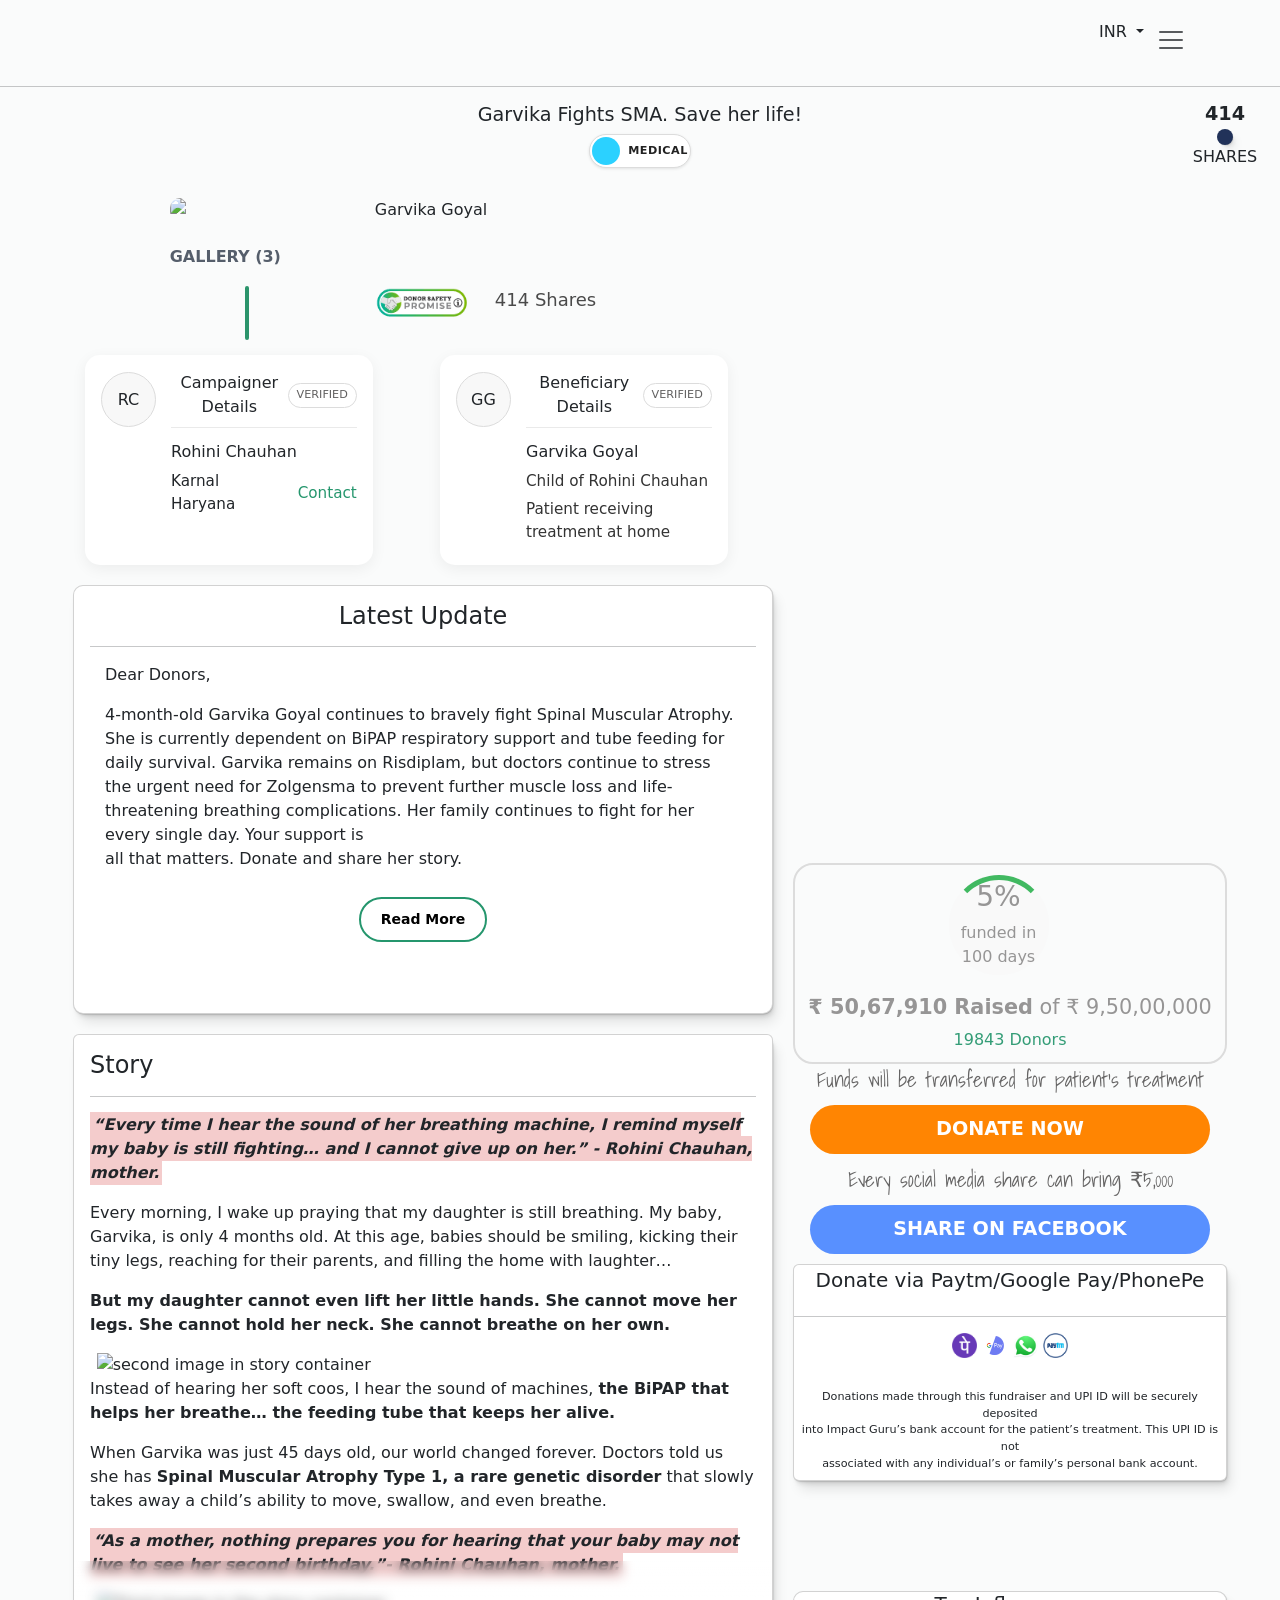
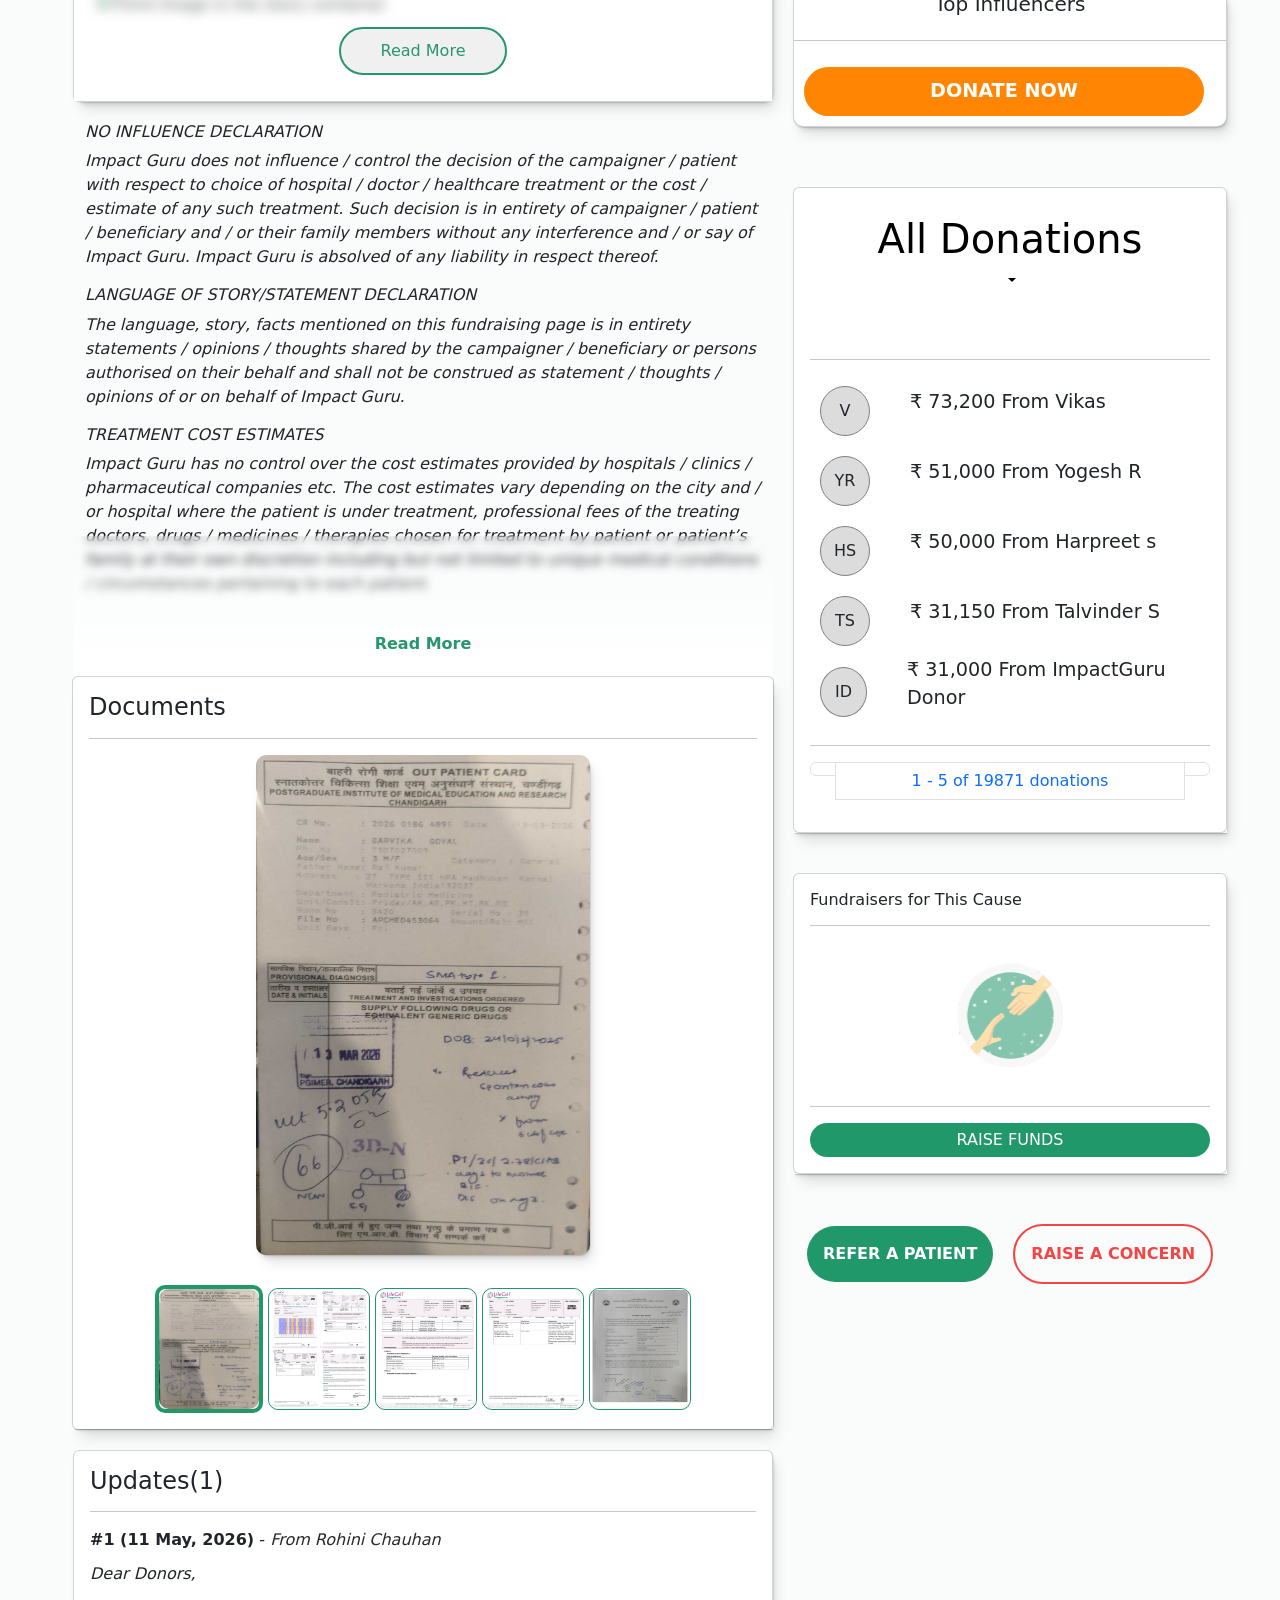
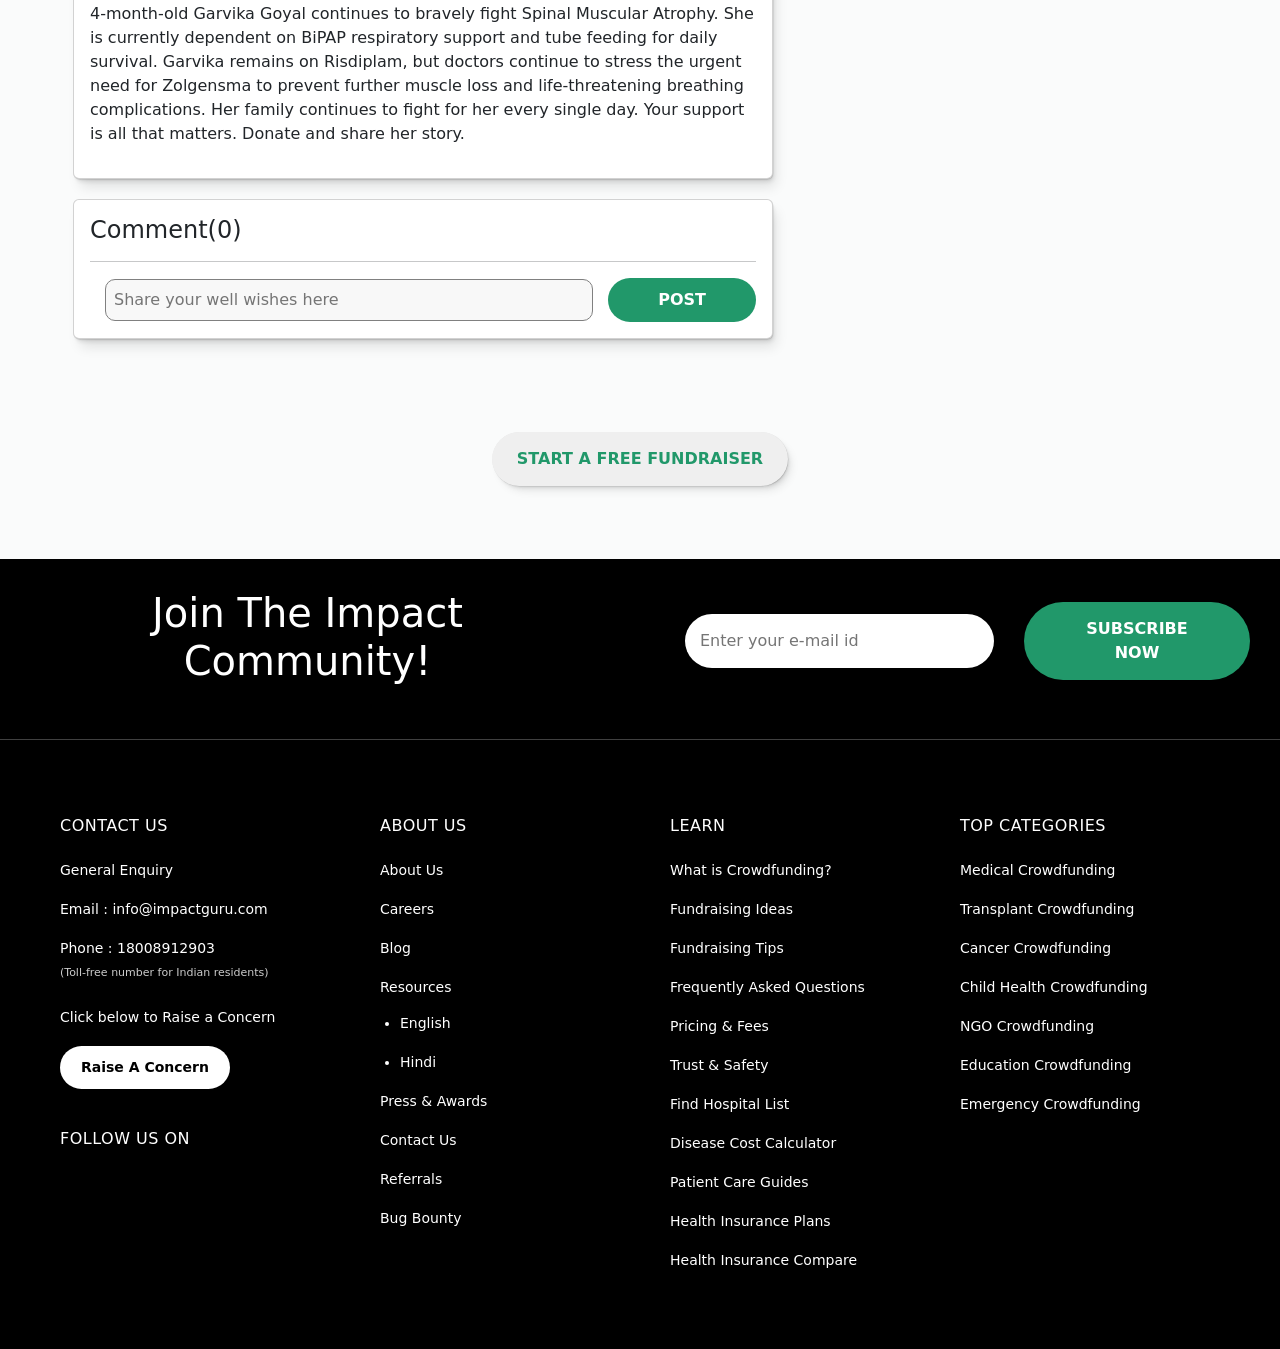
==== commit 56e9e792: "Completed all phone screen responsiveness" ====
--- a/pages/index.html
+++ b/pages/index.html
@@ -10,6 +10,7 @@
     <link href="https://cdn.jsdelivr.net/npm/bootstrap@5.3.8/dist/css/bootstrap.min.css" rel="stylesheet"
         integrity="sha384-sRIl4kxILFvY47J16cr9ZwB07vP4J8+LH7qKQnuqkuIAvNWLzeN8tE5YBujZqJLB" crossorigin="anonymous">
     <link rel="stylesheet" href="../styling/page_styling/style.css">
+    <link rel="stylesheet" href="../styling/component_styling/carousels.css">
     <!-- <link rel="stylesheet" href="../styling/page_styling/style.css"> -->
     <title>ImpactGuru Fundraiser</title>
 </head>
@@ -81,7 +82,7 @@
     </div>
     <div class="hero container text-center">
 
-        
+
         <div class="container division">
 
             <!-- <div class="left">
@@ -433,62 +434,40 @@
 
                                 <div class="docs_imgs_wrapper">
                                     <div class="docs_imgs_container">
-<<<<<<< HEAD
-                                        <img src="../assets/estimate_letter" alt="" class="docs_img doc_img1 active">
-                                        <img src="../assets/medical_report" alt="" class="docs_img doc_img2 not_active">
-                                        <img src="../assets/medical_report_2" alt=""
-                                            class="docs_img doc_img3 not_active">
-                                        <img src="../assets/medical_report_3" alt=""
-                                            class="docs_img doc_img4 not_active">
-                                        <img src="../assets/estimate_letter_2   " alt=""
-                                            class="docs_img doc_img5 not_active">
-=======
-                                        <img src="../assets/estimate_letter" alt="" class="docs_img mob-imgs-prev doc_img1 active">
-                                        <img src="../assets/medical_report" alt="" class="docs_img mob-imgs-prev doc_img2 not_active">
+                                        <img src="../assets/estimate_letter" alt=""
+                                            class="docs_img mob-imgs-prev doc_img1 active">
+                                        <img src="../assets/medical_report" alt=""
+                                            class="docs_img mob-imgs-prev doc_img2 not_active">
                                         <img src="../assets/medical_report_2" alt=""
                                             class="docs_img mob-imgs-prev doc_img3 not_active">
                                         <img src="../assets/medical_report_3" alt=""
                                             class="docs_img mob-imgs-prev doc_img4 not_active">
                                         <img src="../assets/estimate_letter_2   " alt=""
                                             class="docs_img mob-imgs-prev doc_img5 not_active">
->>>>>>> f1c1e4b (Fixed: some positional issues are fixed)
                                     </div>
                                 </div>
 
                                 <div class="img_selection_wrapper">
                                     <div class="doc_img_buttons">
                                         <button class="doc_img_selectors doc_btn1 active_btn" data-img="1">
-<<<<<<< HEAD
-                                            <img src="../assets/estimate_letter" alt="" class="docs_img_btn1 doc_img ">
+                                            <img src="../assets/estimate_letter" alt=""
+                                                class="docs_img_btn1 doc_img mob-img-btns">
                                         </button>
                                         <button class="doc_img_selectors doc_btn2 inactive_btn" data-img="2">
-                                            <img src="../assets/medical_report" alt="" class="docs_img_btn2 doc_img ">
+                                            <img src="../assets/medical_report" alt=""
+                                                class="docs_img_btn2 doc_img mob-img-btns">
                                         </button>
                                         <button class="doc_img_selectors doc_btn3 inactive_btn" data-img="3">
-                                            <img src="../assets/medical_report_2" alt="" class="docs_img_btn3 doc_img ">
+                                            <img src="../assets/medical_report_2" alt=""
+                                                class="docs_img_btn3 doc_img mob-img-btns">
                                         </button>
                                         <button class="doc_img_selectors doc_btn4 inactive_btn" data-img="4">
-                                            <img src="../assets/medical_report_3" alt="" class="docs_img_btn4 doc_img ">
-                                        </button>
-                                        <button class="doc_img_selectors doc_btn5 inactive_btn" data-img="5">
-                                            <img src="../assets/estimate_letter_2   " alt=""
-                                                class="docs_img_btn5 doc_img ">
-=======
-                                            <img src="../assets/estimate_letter" alt="" class="docs_img_btn1 doc_img mob-img-btns">
-                                        </button>
-                                        <button class="doc_img_selectors doc_btn2 inactive_btn" data-img="2">
-                                            <img src="../assets/medical_report" alt="" class="docs_img_btn2 doc_img mob-img-btns">
-                                        </button>
-                                        <button class="doc_img_selectors doc_btn3 inactive_btn" data-img="3">
-                                            <img src="../assets/medical_report_2" alt="" class="docs_img_btn3 doc_img mob-img-btns">
-                                        </button>
-                                        <button class="doc_img_selectors doc_btn4 inactive_btn" data-img="4">
-                                            <img src="../assets/medical_report_3" alt="" class="docs_img_btn4 doc_img mob-img-btns">
+                                            <img src="../assets/medical_report_3" alt=""
+                                                class="docs_img_btn4 doc_img mob-img-btns">
                                         </button>
                                         <button class="doc_img_selectors doc_btn5 inactive_btn" data-img="5">
                                             <img src="../assets/estimate_letter_2   " alt=""
                                                 class="docs_img_btn5 doc_img mob-img-btns">
->>>>>>> f1c1e4b (Fixed: some positional issues are fixed)
                                         </button>
                                     </div>
                                 </div>
@@ -1020,16 +999,18 @@
                     <div class="card p-0 all_donations_card">
                         <div class="card-body pr-0 mob-donation-card">
                             <div class="donation_card_header">
-                                <div class="dropdown">
-
-                                    <button class="btn dropdown-toggle" type="button" data-bs-toggle="dropdown"
-                                        aria-expanded="false">
-                                        All Donations
-                                    </button>
-                                    <ul class="dropdown-menu">
-                                        <li><a class="dropdown-item" href="#">Recent</a></li>
-                                        <li><a class="dropdown-item" href="#">Highest Donation</a></li>
-                                    </ul>
+                                <div class="dropdown-head">
+                                    <div class="dropdown">
+
+                                        <button class="btn dropdown-toggle mob-don-toggle" type="button"
+                                            data-bs-toggle="dropdown" aria-expanded="false">
+                                            <h1>All Donations</h1>
+                                        </button>
+                                        <ul class="dropdown-menu">
+                                            <li><a class="dropdown-item" href="#">Recent</a></li>
+                                            <li><a class="dropdown-item" href="#">Highest Donation</a></li>
+                                        </ul>
+                                    </div>
                                 </div>
                                 <hr>
                                 <div class="donators">
@@ -1065,11 +1046,12 @@
                                 <hr>
                                 <div class="donation_paginator">
                                     <ul class="pagination">
-                                        <li class="page-item"><a class="page-link" href="#"><i
+                                        <li class="page-item mob-page-item"><a class="page-link" href="#"><i
                                                     class="fa-solid fa-caret-left"></i></a></li>
-                                        <li class="page-item"><a class="page-link" href="#">1 - 5 of 19871 donations</a>
+                                        <li class="page-item mob-page-item"><a class="page-link" href="#">1 - 5 of 19871
+                                                donations</a>
                                         </li>
-                                        <li class="page-item"><a class="page-link" href="#"><i
+                                        <li class="page-item mob-page-item"><a class="page-link" href="#"><i
                                                     class="fa-solid fa-caret-right"></i></a></li>
                                     </ul>
                                 </div>
@@ -1142,19 +1124,12 @@
 
                         <div class="all-mob-collapser">
                             <div class="only-show-mob">
-<<<<<<< HEAD
-                                <div class="about-us-mob">
-                                    <button class="btn mob-collapser" type="button" data-bs-toggle="collapse"
-                                        data-bs-target="#aboutUsContent" aria-expanded="false"
-                                        aria-controls="aboutUsContent">
-                                        <h2 class="mob-collapser-heading">About us</h2>
-=======
                                 <div class="about-us-mob mob-collap">
                                     <button class="btn mob-collapser" type="button" data-bs-toggle="collapse"
                                         data-bs-target="#aboutUsContent" aria-expanded="false"
                                         aria-controls="aboutUsContent">
-                                        <h2 class="mob-collapser-heading">About us <i class="fa-solid fa-angle-down"></i></h2>
->>>>>>> f1c1e4b (Fixed: some positional issues are fixed)
+                                        <h2 class="mob-collapser-heading">About us <i
+                                                class="fa-solid fa-angle-down"></i></h2>
                                         <span><i class="fa-solid fa-angle-down"></i></span>
                                     </button>
                                     <div class="collapse" id="aboutUsContent">
@@ -1179,19 +1154,12 @@
                                 </div>
                             </div>
                             <div class="only-show-mob">
-<<<<<<< HEAD
-                                <div class="learn-mob">
-                                    <button class="btn mob-collapser" type="button" data-bs-toggle="collapse"
-                                        data-bs-target="#learnCollapseContent" aria-expanded="false"
-                                        aria-controls="learnCollapseContent">
-                                        <h2 class="mob-collapser-heading">Learn</h2>
-=======
                                 <div class="learn-mob mob-collap">
                                     <button class="btn mob-collapser" type="button" data-bs-toggle="collapse"
                                         data-bs-target="#learnCollapseContent" aria-expanded="false"
                                         aria-controls="learnCollapseContent">
-                                        <h2 class="mob-collapser-heading">Learn <i class="fa-solid fa-angle-down"></i></h2>
->>>>>>> f1c1e4b (Fixed: some positional issues are fixed)
+                                        <h2 class="mob-collapser-heading">Learn <i class="fa-solid fa-angle-down"></i>
+                                        </h2>
                                         <span><i class="fa-solid fa-angle-down"></i></span>
                                     </button>
                                     <div class="collapse" id="learnCollapseContent">
@@ -1215,19 +1183,12 @@
                                 </div>
                             </div>
                             <div class="only-show-mob">
-<<<<<<< HEAD
-                                <div class="about-us-mob">
-                                    <button class="btn mob-collapser" type="button" data-bs-toggle="collapse"
-                                        data-bs-target="#topCatCollapseContent" aria-expanded="false"
-                                        aria-controls="topCatCollapseContent">
-                                        <h2 class="mob-collapser-heading">Top Categories</h2>
-=======
                                 <div class="top-cat-mob mob-collap">
                                     <button class="btn mob-collapser" type="button" data-bs-toggle="collapse"
                                         data-bs-target="#topCatCollapseContent" aria-expanded="false"
                                         aria-controls="topCatCollapseContent">
-                                        <h2 class="mob-collapser-heading">Top Categories <i class="fa-solid fa-angle-down"></i></h2>
->>>>>>> f1c1e4b (Fixed: some positional issues are fixed)
+                                        <h2 class="mob-collapser-heading">Top Categories <i
+                                                class="fa-solid fa-angle-down"></i></h2>
                                         <span><i class="fa-solid fa-angle-down"></i></span>
                                     </button>
                                     <div class="collapse" id="topCatCollapseContent">
--- a/styling/page_styling/style.css
+++ b/styling/page_styling/style.css
@@ -4,7 +4,8 @@
   box-sizing: border-box;
 }
 
-html, body {
+html,
+body {
   overflow-x: hidden;
   max-width: 100%;
 }
@@ -448,7 +449,7 @@
   display: flex;
   justify-content: center;
   align-items: center;
-  height: 100%;
+  /* height: 100%; */
 }
 
 .fundraise_for_cause {
@@ -2386,7 +2387,7 @@
   font-weight: 500;
   font-size: 1em;
   color: rgb(74, 73, 73);
-}
+}nav-wrapper
 
 .popup_donate_btn{
   border-radius: 40px;
@@ -2428,25 +2429,40 @@
   display: none;
 }
 
-.mob-pay-card{
+.mob-pay-card {
   display: none;
+}
+
+.dropdown-head {
+  padding: 0;
+  display: flex;
+  align-items: center;
+  justify-content: center;
+}
+
+.nav-wrapper {
+  width: 100%;
+  display: flex;
+  align-items: stretch;
+  justify-content: space-evenly;
+  flex-direction: column-reverse;
+  flex-wrap: wrap;
+  align-content: stretch;
 }
 
 @media (max-width: 1400px) {
   .nav-wrapper {
-<<<<<<< HEAD
-    width: 200%;
-  }
-
-  .footing-wrapper {
-    width: 200%;
-=======
     width: 100%;
+    display: flex;
+    align-items: stretch;
+    justify-content: space-evenly;
+    flex-direction: column-reverse;
+    flex-wrap: wrap;
+    align-content: stretch;
   }
 
   .footing-wrapper {
     width: 100%;
->>>>>>> f1c1e4b (Fixed: some positional issues are fixed)
   }
 
   .header-content-wrapper {
@@ -2464,8 +2480,8 @@
   .carousel-outer-wrap {
     display: flex;
     align-items: center;
-    justify-content: right;
-    margin-right: 20px;
+    justify-content: center;
+    /* margin-right: 120px; */
   }
 
   .division {
@@ -2483,19 +2499,23 @@
 
   }
 
+  .header-heading {
+    font-size: 1.2rem;
+  }
+
   .badge-wrapper {
     display: flex;
     align-items: center;
     justify-content: center;
   }
 
-<<<<<<< HEAD
-  
-=======
-  .disappear{
+  .label {
+    font-size: .7rem;
+  }
+
+  .disappear {
     display: none;
   }
->>>>>>> f1c1e4b (Fixed: some positional issues are fixed)
 
 }
 
@@ -2504,60 +2524,51 @@
 } */
 
 @media (max-width: 1000px) {
-  .money-details, .hero-dialog, .payment_options{
+
+  .money-details,
+  .hero-dialog,
+  .payment_options {
     display: none;
   }
-  .mob-pay-card-wrapper{
-    display: flex;
-    justify-content: center;
-    align-items: center;
-<<<<<<< HEAD
-    margin-left: 20px;
-=======
+
+  .mob-pay-card-wrapper {
+    display: flex;
+    justify-content: center;
+    align-items: center;
     /* margin-left: 20px; */
->>>>>>> f1c1e4b (Fixed: some positional issues are fixed)
-  }
-
-  .mob-cardi{
-    display: flex;
-    align-items: center;
-    justify-content: center;
-  }
-
-  .mob-pay-card{
+  }
+
+  .mob-cardi {
+    display: flex;
+    align-items: center;
+    justify-content: center;
+  }
+
+  .mob-pay-card {
     display: block;
-<<<<<<< HEAD
-    width: 600px;
-=======
-    width: 350px;
->>>>>>> f1c1e4b (Fixed: some positional issues are fixed)
+    width: 100%;
     height: auto;
     padding: 20px;
     margin: 20px;
   }
 
-  .mob-payment-main{
+  .mob-payment-main {
     text-align: center;
   }
 
-  .upi-pay-btn{
-<<<<<<< HEAD
-    padding-left: 150px;
-    padding-right: 150px;
-=======
-    padding-left: 20%;
-    padding-right: 20%;
->>>>>>> f1c1e4b (Fixed: some positional issues are fixed)
+  .upi-pay-btn {
+    padding-left: 90px;
+    padding-right: 90px;
     padding-top: 0;
     padding-bottom: 0;
   }
 
-  .mob-upi-img{
+  .mob-upi-img {
     width: 60px;
     height: auto;
   }
 
-  .mob-links{
+  .mob-links {
     display: grid;
     flex-direction: column;
     align-items: center;
@@ -2565,65 +2576,65 @@
     margin: 10px;
   }
 
-  .mob-links a{
+  .mob-links a {
     color: #198754;
     text-decoration: underline;
   }
 
-  .mob-payment-foot p{
+  .mob-payment-foot p {
     font-size: .8rem;
   }
 
-  .mob-update-wrapper{
+  .mob-update-wrapper {
     display: flex;
     align-items: center;
     justify-content: right;
     margin-left: 20px;
   }
 
-  .mob-story-wrapper{
+  .mob-story-wrapper {
     display: flex;
     align-items: center;
     justify-content: center;
     margin-left: 20px;
   }
-  
-  .mob-docs-wrapper{
+
+  .mob-docs-wrapper {
     display: flex;
     align-items: center;
     justify-content: center;
     margin-left: 20px;
   }
-  
-  .mob-updates-wrapper{
+
+  .mob-updates-wrapper {
     display: flex;
     align-items: center;
     justify-content: center;
     margin-left: 20px;
   }
-  
-  .mob-comments-wrapper{
+
+  .mob-comments-wrapper {
     display: flex;
     align-items: center;
     justify-content: center;
     margin-left: 20px;
   }
 
-  .top_influencers{
+  .top_influencers {
     display: flex;
     align-items: center;
     justify-content: center;
     margin-left: 20px;
   }
 
-  .top_card{
+  .top_card {
     width: 90%;
     display: flex;
     align-items: center;
     justify-content: center;
   }
-  
-  .all_donations{
+
+  .all_donations {
     display: flex;
     align-items: center;
     justify-content: center;
@@ -2633,18 +2644,18 @@
     outline: none;
   }
 
-  .all_donations_card{
+  .all_donations_card {
     width: 90%;
     display: flex;
     align-items: center;
     justify-content: center;
   }
 
-  .mob-donation-card{
+  .mob-donation-card {
     width: 100%;
   }
 
-  .fundraise_for_cause{
+  .fundraise_for_cause {
     display: flex;
     align-items: center;
     justify-content: center;
@@ -2654,44 +2665,42 @@
     outline: none;
   }
 
-  .fundraise_cause_card{
+  .fundraise_cause_card {
     width: 90%;
     display: flex;
     align-items: center;
     justify-content: center;
   }
 
-  .mob-fund-card{
+  .mob-fund-card {
     width: 100%;
     text-align: center;
   }
 
-  .mob-fund-card hr{
+  .mob-fund-card hr {
     width: 100%;
   }
 
-  .mob-fund-btn-wrapper{
-    display: flex;
-    align-items: center;
-    justify-content: center;
-  }
-
-  .mob-s2s-btn-wrap{
+  .mob-fund-btn-wrapper {
+    display: flex;
+    align-items: center;
+    justify-content: center;
+  }
+
+  .mob-s2s-btn-wrap {
     padding: 20px;
   }
-<<<<<<< HEAD
-=======
-
-  .share_linger_btn_container{
+
+  .share_linger_btn_container {
     display: none;
   }
 
-  .cardi{
+  .cardi {
     width: 100%;
     max-width: 300px;
   }
 
-  .side-by-side-cards{
+  .side-by-side-cards {
     display: flex;
     align-items: center;
     justify-content: center;
@@ -2699,112 +2708,111 @@
     /* background-color: red; */
   }
 
-  .mob-update-wrapper{
+  .mob-update-wrapper {
     display: flex;
     align-content: center;
     justify-content: center;
     margin-right: 20px;
   }
 
-  .update-card{
+  .update-card {
     width: 100%;
-    max-width: 350px;
-  }
-
-  .share_buttons{
+    /* max-width: 350px; */
+  }
+
+  .share_buttons {
     display: none;
   }
 
-  .story_card{
+  .story_card {
     width: 100%;
-    max-width: 350px;  
-  }
-
-  .story_section{
-    width: 350px;
-  }
-
-  .story_section_wrap{
+    /* max-width: 600px; */
+  }
+
+  .story_section {
+    width: 600px;
+  }
+
+  .story_section_wrap {
     display: flex;
     align-items: center;
     justify-content: center;
     margin-right: 30px;
   }
 
-  .declaration{
+  .declaration {
     display: flex;
     align-content: center;
     justify-content: center;
   }
 
-  .declaration_content{
+  .declaration_content {
     width: 100%;
-    max-width: 350px;
-  }
-
-  .mob-docs-wrapper{
+    max-width: 600px;
+  }
+
+  .mob-docs-wrapper {
     display: flex;
     align-items: center;
     justify-content: center;
     margin-right: 20px;
   }
 
-  .docs_card{
+  .documents {
     width: 100%;
-    max-width: 350px;
-  }
-
-  .mob-imgs-prev{
+  }
+
+  .docs_card {
+    width: 100%;
+    /* max-width: 350px; */
+  }
+
+  .mob-imgs-prev {
     width: 200px;
-    height: 100%;
-  }
-
-  .mob-img-btns{
+    height: 300px;
+  }
+
+  .mob-img-btns {
     width: 50px;
     height: 50px;
   }
 
-  .mob-updates-wrapper{
+  .mob-updates-wrapper {
     display: flex;
     align-items: center;
     justify-content: center;
     margin-right: 20px;
   }
 
-  .update-content-card{
-    width: 350px;
+  .update-content-card {
+    width: 600px;
     height: 100%;
   }
 
-  .mob-comments-wrapper{
+  .mob-comments-wrapper {
     display: flex;
     align-content: center;
     justify-content: center;
     margin-right: 20px;
   }
 
-  .comments-card{
-    width: 350px;
-    height: 100%;
-    display: flex;
-    flex-direction:column;
-  }
-
-  .comment-input-wrapper{
+
+
+  .comment-input-wrapper {
     display: flex;
     align-items: center;
     justify-content: center;
     flex-direction: column;
   }
 
-  .footer-header-input{
+  .footer-header-input {
     display: flex;
     flex-direction: column;
     align-items: center;
     justify-content: center;
   }
 
-  .top_influencers{
+  .top_influencers {
     display: flex;
     align-items: center;
     justify-content: center;
@@ -2812,64 +2820,75 @@
     margin-top: 20px;
   }
 
-  .top_card{
-    width: 350px;
+  .top_card {
+    width: 600px;
     height: 100%;
   }
-  .dialog_btn{
+
+  .dialog_btn {
     width: 200px;
     height: auto;
   }
 
-  .all_donations{
+  .all_donations {
     display: flex;
     align-items: center;
     justify-content: center;
     margin-right: 20px;
   }
 
-  .all_donations_card{
+  .all_donations_card {
     width: 350px;
     height: auto;
   }
 
-  .donators p{
+  .donators p {
     font-size: 1.1rem;
   }
-  
-  .fundraise_for_cause{
+
+  .fundraise_for_cause {
     display: flex;
     align-items: center;
     justify-content: center;
     margin-right: 20px;
   }
 
-  .fundraise_cause_card{
-    width: 350px;
-    height: auto;
-  }
-
-  .side_btn{
+  .side_btn {
     font-size: .9rem;
   }
 
-  .mob-payment-header h1{
+  .mob-payment-header h1 {
     font-size: 1.2rem;
   }
 
-  .only-show-mob{
+  .only-show-mob {
     display: flex;
     align-items: self-start;
     justify-content: left;
     margin-right: 20px;
   }
 
-  .mob-collap{
+  .mob-collap {
     width: 300px;
     height: auto;
   }
 
->>>>>>> f1c1e4b (Fixed: some positional issues are fixed)
+  .comments-card {
+    width: 600px;
+    height: 100%;
+    display: flex;
+    /* flex-direction: column; */
+  }
+
+  .all_donations_card {
+    width: 600px;
+    height: auto;
+  }
+
+  .fundraise_cause_card {
+    width: 600px;
+    height: auto;
+  }
 }
 
 
@@ -2899,7 +2918,6 @@
   /* .right{
     width: 100%;
   } */
-<<<<<<< HEAD
 
   .foot-const {
     display: flex;
@@ -2979,98 +2997,311 @@
   .footer-anchor {
     color: white;
     list-style-type: none;
-=======
-
-  .foot-const {
-    display: flex;
-    align-items: center;
-    justify-content: center;
-  }
-
-  .foot-const-wrapper {
-    text-align: center;
-  }
-
-  .hider {
+  }
+
+
+
+}
+
+/* @media (max-width: 464px){
+  .mob-pay-card{
+    width: 100%;
+    max-width: 350px;
+  }
+} */
+
+@media (max-width: 600px) {
+  .mob-pay-card {
+    width: 100%;
+    max-width: 450px;
+  }
+
+  .story_section {
+    width: 500px;
+  }
+
+  .declaration_content {
+    width: 100%;
+    max-width: 500px;
+  }
+
+  .comments-card {
+    width: 350px;
+    height: 100%;
+    display: flex;
+    flex-direction: column;
+  }
+
+  .top_card {
+    width: 350px;
+    height: 100%;
+  }
+
+  .update-content-card {
+    width: 350px;
+    height: 100%;
+  }
+
+  .all_donations_card {
+    width: 350px;
+    height: auto;
+  }
+
+  .fundraise_cause_card {
+    width: 350px;
+    height: auto;
+  }
+}
+
+@media (max-width: 500px) {
+  .mob-pay-card {
+    width: 100%;
+    max-width: 350px;
+  }
+
+  .story_section {
+    width: 400px;
+  }
+
+  .declaration_content {
+    width: 100%;
+    max-width: 400px;
+  }
+}
+
+@media (max-width: 400px) {
+  .mob-pay-card {
+    width: 100%;
+    max-width: 350px;
+  }
+
+  .story_section {
+    width: 300px;
+  }
+
+  .declaration_content {
+    width: 100%;
+    max-width: 300px;
+  }
+}
+
+@media (max-width: 321px) {
+  .mob-pay-card {
+    width: 280px;
+
+  }
+
+  .update-card {
+    /* max-width: 280px; */
+    width: 100%;
+  }
+
+  .mob-cardi {
+    width: 280px;
+  }
+
+  .story_card {
+    width: 100%;
+    max-width: 280px;
+  }
+
+  .docs_card {
+    width: 280px;
+  }
+
+  .story_section {
+    display: flex;
+    align-items: center;
+    justify-content: center;
+    width: 280px;
+  }
+
+  .declaration_content {
+    width: 280px;
+  }
+
+  .side-by-side-cards {
+    margin-left: 20px;
+  }
+
+  .mob-docs-wrapper {
+    margin-top: 20px;
+  }
+
+  .mob-img-btns {
+    width: 40px;
+    height: 40px;
+  }
+
+  .update-content-card {
+    width: 280px;
+  }
+
+  .comments-card {
+    width: 280px;
+  }
+
+  .top_card {
+    width: 280px;
+    padding: 10px;
+  }
+
+  .all_donations_card {
+    width: 280px;
+  }
+
+  .donator-list-wrap p {
+    font-size: .8rem;
+  }
+
+  .donator-logo {
+    width: 40px;
+    height: 40px;
+    font-size: .8rem;
+  }
+
+  /* .donation_paginator{
+    height: 50px;
+    width: auto;
+  } */
+
+  .mob-page-item {
+    width: auto;
+    height: 40px;
+  }
+
+  .mob-page-item a {
+    font-size: .7rem;
+  }
+
+  .fundraise_cause_card {
+    width: 280px;
+  }
+
+  .mob-s2s-btn-wrap {
+    width: 100%;
+    display: flex;
+    flex-direction: column;
+    align-content: center;
+    justify-content: center;
+  }
+
+  .side_btn {
+    /* font-size: rem; */
+    height: auto;
+    width: fit-content;
+  }
+
+  .actual-foot {
+    display: flex;
+    align-items: center;
+    justify-content: center;
+    flex-direction: column;
+  }
+
+  .footer-head {
+    width: 280px;
+    display: flex;
+    flex-direction: column;
+    align-items: center;
+    justify-content: center;
+  }
+
+  .email-footer-input {
+    width: 240px;
+  }
+}
+
+
+@media (min-width: 500px) and (max-width: 770px) {
+  .documents {
+    margin-top: 20px;
+  }
+
+  .docs_card {
+    width: 600px;
+  }
+}
+
+@media (min-width: 769px) and (max-width: 1024px) {
+  .division {
+    display: flex;
+    flex-wrap: wrap;
+    align-items: center;
+    justify-content: center;
+    padding: 0 12px;
+  }
+
+  .left {
+    width: 100%;
+    flex: unset;
+  }
+
+  .right {
+    width: 100%;
+    flex: unset;
+  }
+
+  .side-by-side-cards {
+    margin-left: 0;
+    justify-content: center;
+  }
+
+  .cardi {
+    width: 100%;
+    max-width: 320px;
+  }
+
+  .story_section,
+  .declaration_content,
+  .update-content-card,
+  .comments-card,
+  .top_card,
+  .all_donations,
+  .fundraise_for_cause {
+    width: 100%;
+    max-width: 650px;
+  }
+
+  .docs_card{
+    width: 1000px;
+  }
+
+  .story_section_wrap,
+  .declaration,
+  .documents,
+  .updates,
+  .comments,
+  .top_influencers,
+  .all_donations,
+  .fundraise_for_cause {
+    margin-left: 0;
+    margin-right: 0;
+    justify-content: center;
+  }
+
+  .mob-imgs-prev {
+    width: 250px;
+    height: 350px;
+  }
+
+  .mob-img-btns {
+    width: 60px;
+    height: 60px;
+  }
+
+  .footer-container {
+    justify-content: center;
+    gap: 40px;
+  }
+
+  .footer-head {
+    gap: 50px;
+  }
+  
+  .money-details,
+  .hero-dialog,
+  .payment_options{
     display: none;
   }
-
-  .all-mob-collapser {
-    display: flex;
-    flex-direction: column;
-    justify-content: center;
-    align-items: center;
-  }
-
-  .only-show-mob {
-    width: 100%;
-    max-width: 600px;
-    margin: 0 auto;
-    display: flex;
-    align-items: center;
-    justify-content: center;
-  }
-
-  .footer-container {
-    display: flex;
-    align-items: center;
-    justify-content: center;
-  }
-
-  .mob-collapser {
-    background: transparent;
-    color: white;
-    display: flex;
-    align-items: center;
-    justify-content: center;
-    gap: clamp(32rem, 4vw, 64rem);
-    width: 700px;
-  }
-
-  .hero {
-    display: flex;
-    align-items: center;
-    justify-content: left;
-  }
-
-  .mob-collapser-heading {
-    font-size: .9rem;
-    text-wrap-mode: nowrap;
-  }
-
-  .mob-collapser-card {
-    background-color: black;
-    width: 100%;
-    max-width: 600px;
-  }
-
-  .mob-collapser {
-    box-shadow: none;
-    outline: none;
-    border: none;
-  }
-
-  .mob-collapser:focus-within {
-    box-shadow: none;
-    outline: none;
-    border: none;
-  }
-
-  .footer-anchor {
-    color: white;
-    list-style-type: none;
-  }
-}
-
-@media (max-width: 1000px) {
-  .header-heading{
-    font-size: 1.2rem;
-  }
-
-  .label {
-    font-size: .7rem;
->>>>>>> f1c1e4b (Fixed: some positional issues are fixed)
-  }
-
-
 }
--- a/styling/component_styling/carousels.css
+++ b/styling/component_styling/carousels.css
@@ -0,0 +1,238 @@
+.carousel-wrapper {
+    width: 100%;
+    /* outline: 2px solid red; */
+}
+
+.carousel-indicators [data-bs-target] {
+    background-color: black;
+}
+
+.control-btn span {
+    color: black;
+}
+
+.carousel-control-prev {
+    justify-content: flex-start;
+    left: 30px;
+}
+
+.carousel-control-next {
+    justify-content: flex-end;
+    right: 30px;
+}
+
+.carousel-img {
+    width: 100%;
+    max-width: 650px;
+    height: auto;
+    display: block;
+    margin: 10px auto;
+    border-radius: 10px;
+}
+
+.gallery-content {
+    display: flex;
+    justify-content: center;
+    align-items: flex-end;
+    width: 100%;
+    padding: 15px 0;
+    background-color: transparent;
+    flex-wrap: wrap;
+    gap: 16px;
+}
+
+.gallery-main-left {
+    display: flex;
+    flex-direction: column;
+    gap: 12px;
+}
+
+.gallery-heading {
+    font-size: 16px;
+    font-weight: 700;
+    color: #555e6b;
+    text-transform: uppercase;
+    margin-right: 50px;
+}
+
+.prev-img {
+    display: flex;
+    flex-direction: row;
+    gap: 15px;
+    align-items: center;
+    margin-left: 75px;
+    flex-wrap: wrap;
+}
+
+.img-btn {
+    border: none;
+    border-radius: 10px;
+    padding: 0;
+    background: transparent;
+    cursor: pointer;
+    overflow: hidden;
+    display: flex;
+    transition: 0.2s ease;
+}
+
+.img-btn.active {
+    border: 2px solid #2B946B;
+}
+
+.img-indicators {
+    width: auto;
+    height: 50px;
+    border-radius: 8px;
+}
+
+.prev-img-side-content {
+    display: flex;
+    align-items: center;
+    gap: 5px;
+    margin-right: 80px;
+}
+
+.promise-badge {
+    height: 80px;
+    width: auto;
+    cursor: pointer;
+}
+
+.shares-count {
+    font-size: 18px;
+    color: #4a4a4a;
+    font-weight: 400;
+    margin: 0;
+    white-space: nowrap;
+}
+
+.prev-button {
+    margin-right: 100px;
+}
+
+.image-toggler-wrapper {
+    display: flex;
+    align-items: center;
+    justify-content: center;
+    gap: 50px;
+}
+
+@media (max-width: 1000px) {
+
+
+    .carousel-img {
+        width: 350px;
+    }
+
+    .carousel-inner {
+        width: 100%;
+    }
+
+    .carousel-control-next {
+        margin-right: 20px;
+    }
+
+    .prev-img,
+    .prev-img-side-content {
+        margin-left: 20px;
+        margin-right: 20px;
+    }
+
+    .gallery-heading {
+        margin-right: 0;
+    }
+
+}
+
+#fund-image-slider {
+    width: 100%;
+    max-width: 750px;
+    margin: 0 auto;
+}
+
+.carousel {
+    overflow: hidden;
+}
+
+@media (max-width: 480px) {
+    .carousel-img {
+        width: 300px;
+    }
+
+    .img-indicators {
+        height: 36px;
+    }
+
+    .promise-badge {
+        height: 56px;
+    }
+
+    .shares-count {
+        font-size: 15px;
+    }
+
+    .gallery-content {
+        display: flex;
+        justify-content: center;
+        align-items: center;
+        text-align: center;
+    }
+
+    .prev-img {
+        justify-content: center;
+    }
+
+    #fund-image-slider {
+        width: 100%;
+        max-width: 400px;
+        margin: 0 auto;
+    }
+}
+
+@media (max-width: 321px) {
+    .carousel-img {
+        width: 280px;
+    }
+
+    #fund-image-slider {
+        width: 100%;
+        max-width: 350px;
+        margin: 0 auto;
+    }
+}
+
+@media (min-width: 400px) and (max-width: 426px) {
+    .carousel-img {
+        width: 380px;
+    }
+
+    #fund-image-slider {
+        width: 100%;
+        max-width: 450px;
+        margin: 0 auto;
+    }
+
+    .img-indicators{
+        width: 100px;
+        height: auto;
+    }
+}
+
+
+
+@media (min-width: 500px) and (max-width: 770px) {
+    .carousel-img {
+        width: 650px;
+    }
+
+    #fund-image-slider {
+        width: 100%;
+        max-width: 800px;
+        margin: 0 auto;
+    }
+
+    .img-indicators{
+        width: 100px;
+        height: auto;
+    }
+}
--- a/styling/page_styling/style.css
+++ b/styling/page_styling/style.css
@@ -4,7 +4,8 @@
   box-sizing: border-box;
 }
 
-html, body {
+html,
+body {
   overflow-x: hidden;
   max-width: 100%;
 }
@@ -448,7 +449,7 @@
   display: flex;
   justify-content: center;
   align-items: center;
-  height: 100%;
+  /* height: 100%; */
 }
 
 .fundraise_for_cause {
@@ -2386,7 +2387,7 @@
   font-weight: 500;
   font-size: 1em;
   color: rgb(74, 73, 73);
-}
+}nav-wrapper
 
 .popup_donate_btn{
   border-radius: 40px;
@@ -2428,25 +2429,40 @@
   display: none;
 }
 
-.mob-pay-card{
+.mob-pay-card {
   display: none;
+}
+
+.dropdown-head {
+  padding: 0;
+  display: flex;
+  align-items: center;
+  justify-content: center;
+}
+
+.nav-wrapper {
+  width: 100%;
+  display: flex;
+  align-items: stretch;
+  justify-content: space-evenly;
+  flex-direction: column-reverse;
+  flex-wrap: wrap;
+  align-content: stretch;
 }
 
 @media (max-width: 1400px) {
   .nav-wrapper {
-<<<<<<< HEAD
-    width: 200%;
-  }
-
-  .footing-wrapper {
-    width: 200%;
-=======
     width: 100%;
+    display: flex;
+    align-items: stretch;
+    justify-content: space-evenly;
+    flex-direction: column-reverse;
+    flex-wrap: wrap;
+    align-content: stretch;
   }
 
   .footing-wrapper {
     width: 100%;
->>>>>>> f1c1e4b (Fixed: some positional issues are fixed)
   }
 
   .header-content-wrapper {
@@ -2464,8 +2480,8 @@
   .carousel-outer-wrap {
     display: flex;
     align-items: center;
-    justify-content: right;
-    margin-right: 20px;
+    justify-content: center;
+    /* margin-right: 120px; */
   }
 
   .division {
@@ -2483,19 +2499,23 @@
 
   }
 
+  .header-heading {
+    font-size: 1.2rem;
+  }
+
   .badge-wrapper {
     display: flex;
     align-items: center;
     justify-content: center;
   }
 
-<<<<<<< HEAD
-  
-=======
-  .disappear{
+  .label {
+    font-size: .7rem;
+  }
+
+  .disappear {
     display: none;
   }
->>>>>>> f1c1e4b (Fixed: some positional issues are fixed)
 
 }
 
@@ -2504,60 +2524,51 @@
 } */
 
 @media (max-width: 1000px) {
-  .money-details, .hero-dialog, .payment_options{
+
+  .money-details,
+  .hero-dialog,
+  .payment_options {
     display: none;
   }
-  .mob-pay-card-wrapper{
-    display: flex;
-    justify-content: center;
-    align-items: center;
-<<<<<<< HEAD
-    margin-left: 20px;
-=======
+
+  .mob-pay-card-wrapper {
+    display: flex;
+    justify-content: center;
+    align-items: center;
     /* margin-left: 20px; */
->>>>>>> f1c1e4b (Fixed: some positional issues are fixed)
-  }
-
-  .mob-cardi{
-    display: flex;
-    align-items: center;
-    justify-content: center;
-  }
-
-  .mob-pay-card{
+  }
+
+  .mob-cardi {
+    display: flex;
+    align-items: center;
+    justify-content: center;
+  }
+
+  .mob-pay-card {
     display: block;
-<<<<<<< HEAD
-    width: 600px;
-=======
-    width: 350px;
->>>>>>> f1c1e4b (Fixed: some positional issues are fixed)
+    width: 100%;
     height: auto;
     padding: 20px;
     margin: 20px;
   }
 
-  .mob-payment-main{
+  .mob-payment-main {
     text-align: center;
   }
 
-  .upi-pay-btn{
-<<<<<<< HEAD
-    padding-left: 150px;
-    padding-right: 150px;
-=======
-    padding-left: 20%;
-    padding-right: 20%;
->>>>>>> f1c1e4b (Fixed: some positional issues are fixed)
+  .upi-pay-btn {
+    padding-left: 90px;
+    padding-right: 90px;
     padding-top: 0;
     padding-bottom: 0;
   }
 
-  .mob-upi-img{
+  .mob-upi-img {
     width: 60px;
     height: auto;
   }
 
-  .mob-links{
+  .mob-links {
     display: grid;
     flex-direction: column;
     align-items: center;
@@ -2565,65 +2576,65 @@
     margin: 10px;
   }
 
-  .mob-links a{
+  .mob-links a {
     color: #198754;
     text-decoration: underline;
   }
 
-  .mob-payment-foot p{
+  .mob-payment-foot p {
     font-size: .8rem;
   }
 
-  .mob-update-wrapper{
+  .mob-update-wrapper {
     display: flex;
     align-items: center;
     justify-content: right;
     margin-left: 20px;
   }
 
-  .mob-story-wrapper{
+  .mob-story-wrapper {
     display: flex;
     align-items: center;
     justify-content: center;
     margin-left: 20px;
   }
-  
-  .mob-docs-wrapper{
+
+  .mob-docs-wrapper {
     display: flex;
     align-items: center;
     justify-content: center;
     margin-left: 20px;
   }
-  
-  .mob-updates-wrapper{
+
+  .mob-updates-wrapper {
     display: flex;
     align-items: center;
     justify-content: center;
     margin-left: 20px;
   }
-  
-  .mob-comments-wrapper{
+
+  .mob-comments-wrapper {
     display: flex;
     align-items: center;
     justify-content: center;
     margin-left: 20px;
   }
 
-  .top_influencers{
+  .top_influencers {
     display: flex;
     align-items: center;
     justify-content: center;
     margin-left: 20px;
   }
 
-  .top_card{
+  .top_card {
     width: 90%;
     display: flex;
     align-items: center;
     justify-content: center;
   }
-  
-  .all_donations{
+
+  .all_donations {
     display: flex;
     align-items: center;
     justify-content: center;
@@ -2633,18 +2644,18 @@
     outline: none;
   }
 
-  .all_donations_card{
+  .all_donations_card {
     width: 90%;
     display: flex;
     align-items: center;
     justify-content: center;
   }
 
-  .mob-donation-card{
+  .mob-donation-card {
     width: 100%;
   }
 
-  .fundraise_for_cause{
+  .fundraise_for_cause {
     display: flex;
     align-items: center;
     justify-content: center;
@@ -2654,44 +2665,42 @@
     outline: none;
   }
 
-  .fundraise_cause_card{
+  .fundraise_cause_card {
     width: 90%;
     display: flex;
     align-items: center;
     justify-content: center;
   }
 
-  .mob-fund-card{
+  .mob-fund-card {
     width: 100%;
     text-align: center;
   }
 
-  .mob-fund-card hr{
+  .mob-fund-card hr {
     width: 100%;
   }
 
-  .mob-fund-btn-wrapper{
-    display: flex;
-    align-items: center;
-    justify-content: center;
-  }
-
-  .mob-s2s-btn-wrap{
+  .mob-fund-btn-wrapper {
+    display: flex;
+    align-items: center;
+    justify-content: center;
+  }
+
+  .mob-s2s-btn-wrap {
     padding: 20px;
   }
-<<<<<<< HEAD
-=======
-
-  .share_linger_btn_container{
+
+  .share_linger_btn_container {
     display: none;
   }
 
-  .cardi{
+  .cardi {
     width: 100%;
     max-width: 300px;
   }
 
-  .side-by-side-cards{
+  .side-by-side-cards {
     display: flex;
     align-items: center;
     justify-content: center;
@@ -2699,112 +2708,111 @@
     /* background-color: red; */
   }
 
-  .mob-update-wrapper{
+  .mob-update-wrapper {
     display: flex;
     align-content: center;
     justify-content: center;
     margin-right: 20px;
   }
 
-  .update-card{
+  .update-card {
     width: 100%;
-    max-width: 350px;
-  }
-
-  .share_buttons{
+    /* max-width: 350px; */
+  }
+
+  .share_buttons {
     display: none;
   }
 
-  .story_card{
+  .story_card {
     width: 100%;
-    max-width: 350px;  
-  }
-
-  .story_section{
-    width: 350px;
-  }
-
-  .story_section_wrap{
+    /* max-width: 600px; */
+  }
+
+  .story_section {
+    width: 600px;
+  }
+
+  .story_section_wrap {
     display: flex;
     align-items: center;
     justify-content: center;
     margin-right: 30px;
   }
 
-  .declaration{
+  .declaration {
     display: flex;
     align-content: center;
     justify-content: center;
   }
 
-  .declaration_content{
+  .declaration_content {
     width: 100%;
-    max-width: 350px;
-  }
-
-  .mob-docs-wrapper{
+    max-width: 600px;
+  }
+
+  .mob-docs-wrapper {
     display: flex;
     align-items: center;
     justify-content: center;
     margin-right: 20px;
   }
 
-  .docs_card{
+  .documents {
     width: 100%;
-    max-width: 350px;
-  }
-
-  .mob-imgs-prev{
+  }
+
+  .docs_card {
+    width: 100%;
+    /* max-width: 350px; */
+  }
+
+  .mob-imgs-prev {
     width: 200px;
-    height: 100%;
-  }
-
-  .mob-img-btns{
+    height: 300px;
+  }
+
+  .mob-img-btns {
     width: 50px;
     height: 50px;
   }
 
-  .mob-updates-wrapper{
+  .mob-updates-wrapper {
     display: flex;
     align-items: center;
     justify-content: center;
     margin-right: 20px;
   }
 
-  .update-content-card{
-    width: 350px;
+  .update-content-card {
+    width: 600px;
     height: 100%;
   }
 
-  .mob-comments-wrapper{
+  .mob-comments-wrapper {
     display: flex;
     align-content: center;
     justify-content: center;
     margin-right: 20px;
   }
 
-  .comments-card{
-    width: 350px;
-    height: 100%;
-    display: flex;
-    flex-direction:column;
-  }
-
-  .comment-input-wrapper{
+
+
+  .comment-input-wrapper {
     display: flex;
     align-items: center;
     justify-content: center;
     flex-direction: column;
   }
 
-  .footer-header-input{
+  .footer-header-input {
     display: flex;
     flex-direction: column;
     align-items: center;
     justify-content: center;
   }
 
-  .top_influencers{
+  .top_influencers {
     display: flex;
     align-items: center;
     justify-content: center;
@@ -2812,64 +2820,75 @@
     margin-top: 20px;
   }
 
-  .top_card{
-    width: 350px;
+  .top_card {
+    width: 600px;
     height: 100%;
   }
-  .dialog_btn{
+
+  .dialog_btn {
     width: 200px;
     height: auto;
   }
 
-  .all_donations{
+  .all_donations {
     display: flex;
     align-items: center;
     justify-content: center;
     margin-right: 20px;
   }
 
-  .all_donations_card{
+  .all_donations_card {
     width: 350px;
     height: auto;
   }
 
-  .donators p{
+  .donators p {
     font-size: 1.1rem;
   }
-  
-  .fundraise_for_cause{
+
+  .fundraise_for_cause {
     display: flex;
     align-items: center;
     justify-content: center;
     margin-right: 20px;
   }
 
-  .fundraise_cause_card{
-    width: 350px;
-    height: auto;
-  }
-
-  .side_btn{
+  .side_btn {
     font-size: .9rem;
   }
 
-  .mob-payment-header h1{
+  .mob-payment-header h1 {
     font-size: 1.2rem;
   }
 
-  .only-show-mob{
+  .only-show-mob {
     display: flex;
     align-items: self-start;
     justify-content: left;
     margin-right: 20px;
   }
 
-  .mob-collap{
+  .mob-collap {
     width: 300px;
     height: auto;
   }
 
->>>>>>> f1c1e4b (Fixed: some positional issues are fixed)
+  .comments-card {
+    width: 600px;
+    height: 100%;
+    display: flex;
+    /* flex-direction: column; */
+  }
+
+  .all_donations_card {
+    width: 600px;
+    height: auto;
+  }
+
+  .fundraise_cause_card {
+    width: 600px;
+    height: auto;
+  }
 }
 
 
@@ -2899,7 +2918,6 @@
   /* .right{
     width: 100%;
   } */
-<<<<<<< HEAD
 
   .foot-const {
     display: flex;
@@ -2979,98 +2997,311 @@
   .footer-anchor {
     color: white;
     list-style-type: none;
-=======
-
-  .foot-const {
-    display: flex;
-    align-items: center;
-    justify-content: center;
-  }
-
-  .foot-const-wrapper {
-    text-align: center;
-  }
-
-  .hider {
+  }
+
+
+
+}
+
+/* @media (max-width: 464px){
+  .mob-pay-card{
+    width: 100%;
+    max-width: 350px;
+  }
+} */
+
+@media (max-width: 600px) {
+  .mob-pay-card {
+    width: 100%;
+    max-width: 450px;
+  }
+
+  .story_section {
+    width: 500px;
+  }
+
+  .declaration_content {
+    width: 100%;
+    max-width: 500px;
+  }
+
+  .comments-card {
+    width: 350px;
+    height: 100%;
+    display: flex;
+    flex-direction: column;
+  }
+
+  .top_card {
+    width: 350px;
+    height: 100%;
+  }
+
+  .update-content-card {
+    width: 350px;
+    height: 100%;
+  }
+
+  .all_donations_card {
+    width: 350px;
+    height: auto;
+  }
+
+  .fundraise_cause_card {
+    width: 350px;
+    height: auto;
+  }
+}
+
+@media (max-width: 500px) {
+  .mob-pay-card {
+    width: 100%;
+    max-width: 350px;
+  }
+
+  .story_section {
+    width: 400px;
+  }
+
+  .declaration_content {
+    width: 100%;
+    max-width: 400px;
+  }
+}
+
+@media (max-width: 400px) {
+  .mob-pay-card {
+    width: 100%;
+    max-width: 350px;
+  }
+
+  .story_section {
+    width: 300px;
+  }
+
+  .declaration_content {
+    width: 100%;
+    max-width: 300px;
+  }
+}
+
+@media (max-width: 321px) {
+  .mob-pay-card {
+    width: 280px;
+
+  }
+
+  .update-card {
+    /* max-width: 280px; */
+    width: 100%;
+  }
+
+  .mob-cardi {
+    width: 280px;
+  }
+
+  .story_card {
+    width: 100%;
+    max-width: 280px;
+  }
+
+  .docs_card {
+    width: 280px;
+  }
+
+  .story_section {
+    display: flex;
+    align-items: center;
+    justify-content: center;
+    width: 280px;
+  }
+
+  .declaration_content {
+    width: 280px;
+  }
+
+  .side-by-side-cards {
+    margin-left: 20px;
+  }
+
+  .mob-docs-wrapper {
+    margin-top: 20px;
+  }
+
+  .mob-img-btns {
+    width: 40px;
+    height: 40px;
+  }
+
+  .update-content-card {
+    width: 280px;
+  }
+
+  .comments-card {
+    width: 280px;
+  }
+
+  .top_card {
+    width: 280px;
+    padding: 10px;
+  }
+
+  .all_donations_card {
+    width: 280px;
+  }
+
+  .donator-list-wrap p {
+    font-size: .8rem;
+  }
+
+  .donator-logo {
+    width: 40px;
+    height: 40px;
+    font-size: .8rem;
+  }
+
+  /* .donation_paginator{
+    height: 50px;
+    width: auto;
+  } */
+
+  .mob-page-item {
+    width: auto;
+    height: 40px;
+  }
+
+  .mob-page-item a {
+    font-size: .7rem;
+  }
+
+  .fundraise_cause_card {
+    width: 280px;
+  }
+
+  .mob-s2s-btn-wrap {
+    width: 100%;
+    display: flex;
+    flex-direction: column;
+    align-content: center;
+    justify-content: center;
+  }
+
+  .side_btn {
+    /* font-size: rem; */
+    height: auto;
+    width: fit-content;
+  }
+
+  .actual-foot {
+    display: flex;
+    align-items: center;
+    justify-content: center;
+    flex-direction: column;
+  }
+
+  .footer-head {
+    width: 280px;
+    display: flex;
+    flex-direction: column;
+    align-items: center;
+    justify-content: center;
+  }
+
+  .email-footer-input {
+    width: 240px;
+  }
+}
+
+
+@media (min-width: 500px) and (max-width: 770px) {
+  .documents {
+    margin-top: 20px;
+  }
+
+  .docs_card {
+    width: 600px;
+  }
+}
+
+@media (min-width: 769px) and (max-width: 1024px) {
+  .division {
+    display: flex;
+    flex-wrap: wrap;
+    align-items: center;
+    justify-content: center;
+    padding: 0 12px;
+  }
+
+  .left {
+    width: 100%;
+    flex: unset;
+  }
+
+  .right {
+    width: 100%;
+    flex: unset;
+  }
+
+  .side-by-side-cards {
+    margin-left: 0;
+    justify-content: center;
+  }
+
+  .cardi {
+    width: 100%;
+    max-width: 320px;
+  }
+
+  .story_section,
+  .declaration_content,
+  .update-content-card,
+  .comments-card,
+  .top_card,
+  .all_donations,
+  .fundraise_for_cause {
+    width: 100%;
+    max-width: 650px;
+  }
+
+  .docs_card{
+    width: 1000px;
+  }
+
+  .story_section_wrap,
+  .declaration,
+  .documents,
+  .updates,
+  .comments,
+  .top_influencers,
+  .all_donations,
+  .fundraise_for_cause {
+    margin-left: 0;
+    margin-right: 0;
+    justify-content: center;
+  }
+
+  .mob-imgs-prev {
+    width: 250px;
+    height: 350px;
+  }
+
+  .mob-img-btns {
+    width: 60px;
+    height: 60px;
+  }
+
+  .footer-container {
+    justify-content: center;
+    gap: 40px;
+  }
+
+  .footer-head {
+    gap: 50px;
+  }
+  
+  .money-details,
+  .hero-dialog,
+  .payment_options{
     display: none;
   }
-
-  .all-mob-collapser {
-    display: flex;
-    flex-direction: column;
-    justify-content: center;
-    align-items: center;
-  }
-
-  .only-show-mob {
-    width: 100%;
-    max-width: 600px;
-    margin: 0 auto;
-    display: flex;
-    align-items: center;
-    justify-content: center;
-  }
-
-  .footer-container {
-    display: flex;
-    align-items: center;
-    justify-content: center;
-  }
-
-  .mob-collapser {
-    background: transparent;
-    color: white;
-    display: flex;
-    align-items: center;
-    justify-content: center;
-    gap: clamp(32rem, 4vw, 64rem);
-    width: 700px;
-  }
-
-  .hero {
-    display: flex;
-    align-items: center;
-    justify-content: left;
-  }
-
-  .mob-collapser-heading {
-    font-size: .9rem;
-    text-wrap-mode: nowrap;
-  }
-
-  .mob-collapser-card {
-    background-color: black;
-    width: 100%;
-    max-width: 600px;
-  }
-
-  .mob-collapser {
-    box-shadow: none;
-    outline: none;
-    border: none;
-  }
-
-  .mob-collapser:focus-within {
-    box-shadow: none;
-    outline: none;
-    border: none;
-  }
-
-  .footer-anchor {
-    color: white;
-    list-style-type: none;
-  }
-}
-
-@media (max-width: 1000px) {
-  .header-heading{
-    font-size: 1.2rem;
-  }
-
-  .label {
-    font-size: .7rem;
->>>>>>> f1c1e4b (Fixed: some positional issues are fixed)
-  }
-
-
 }
